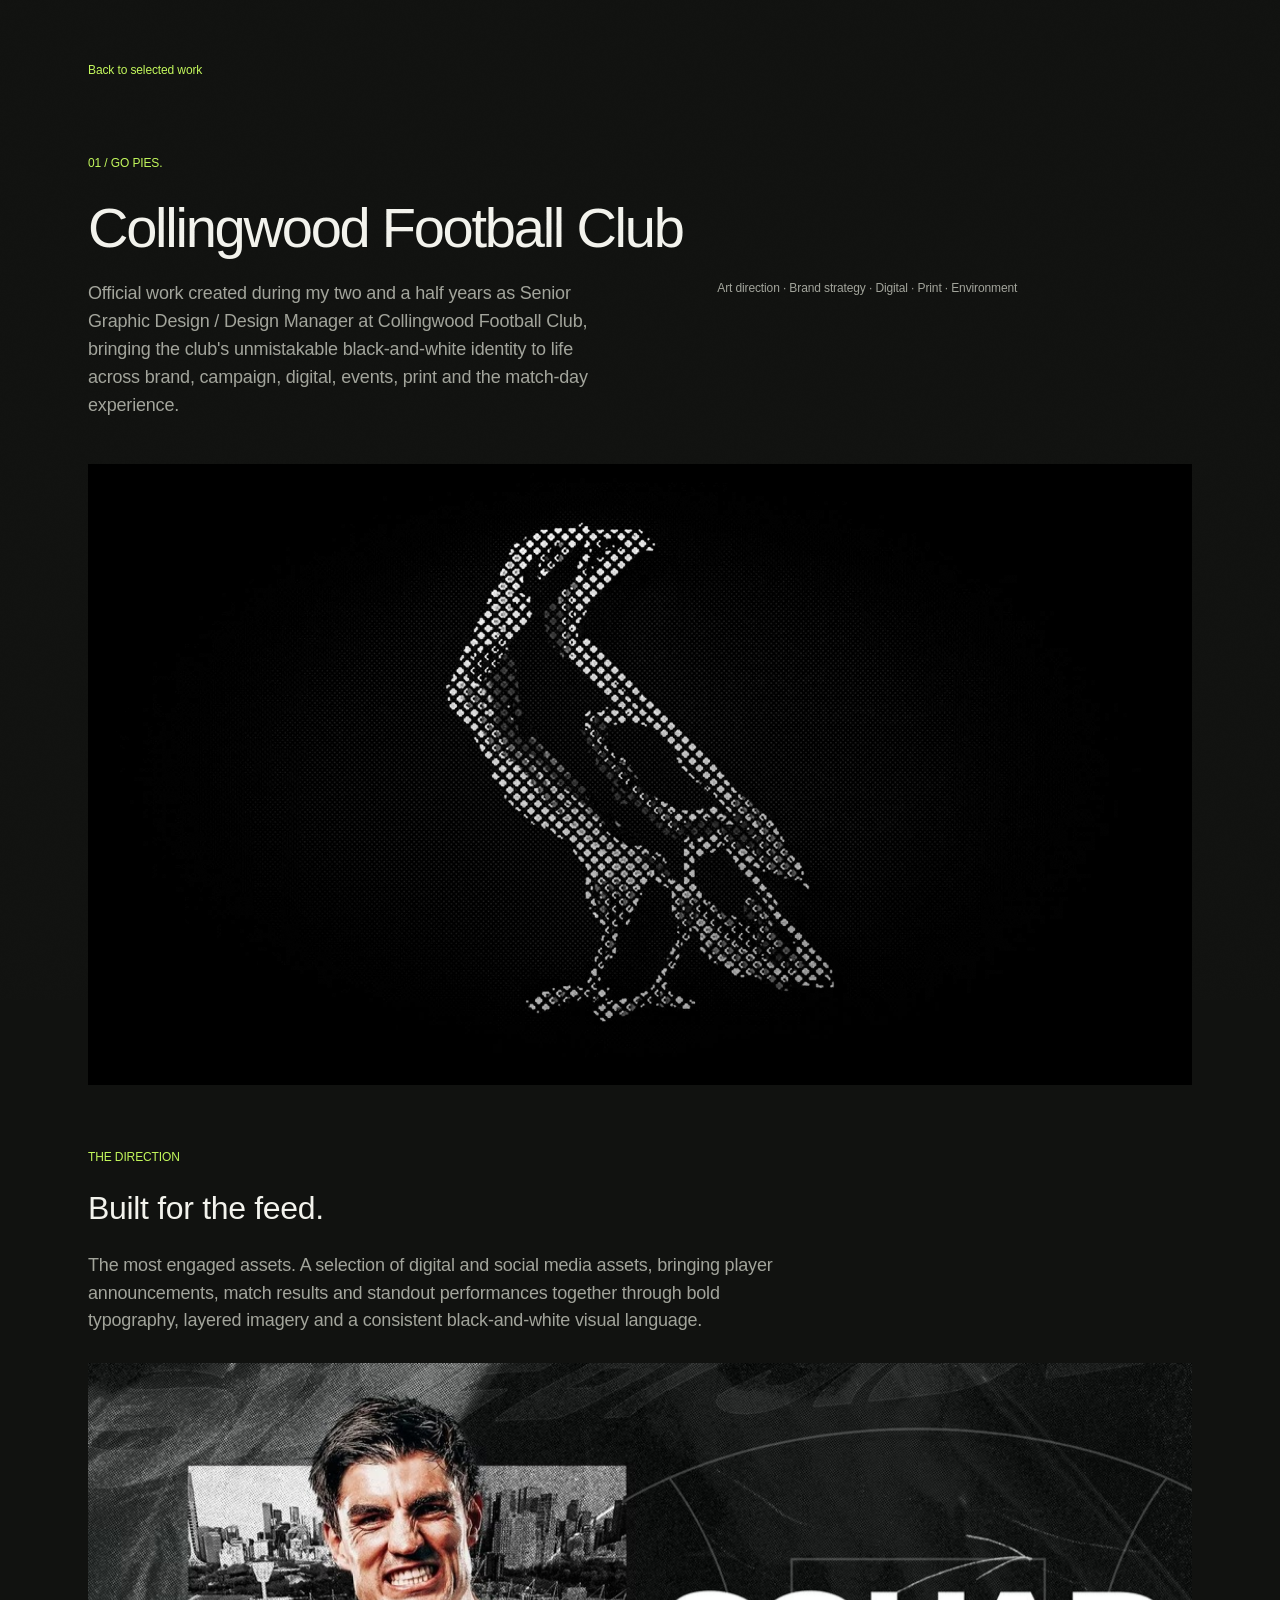
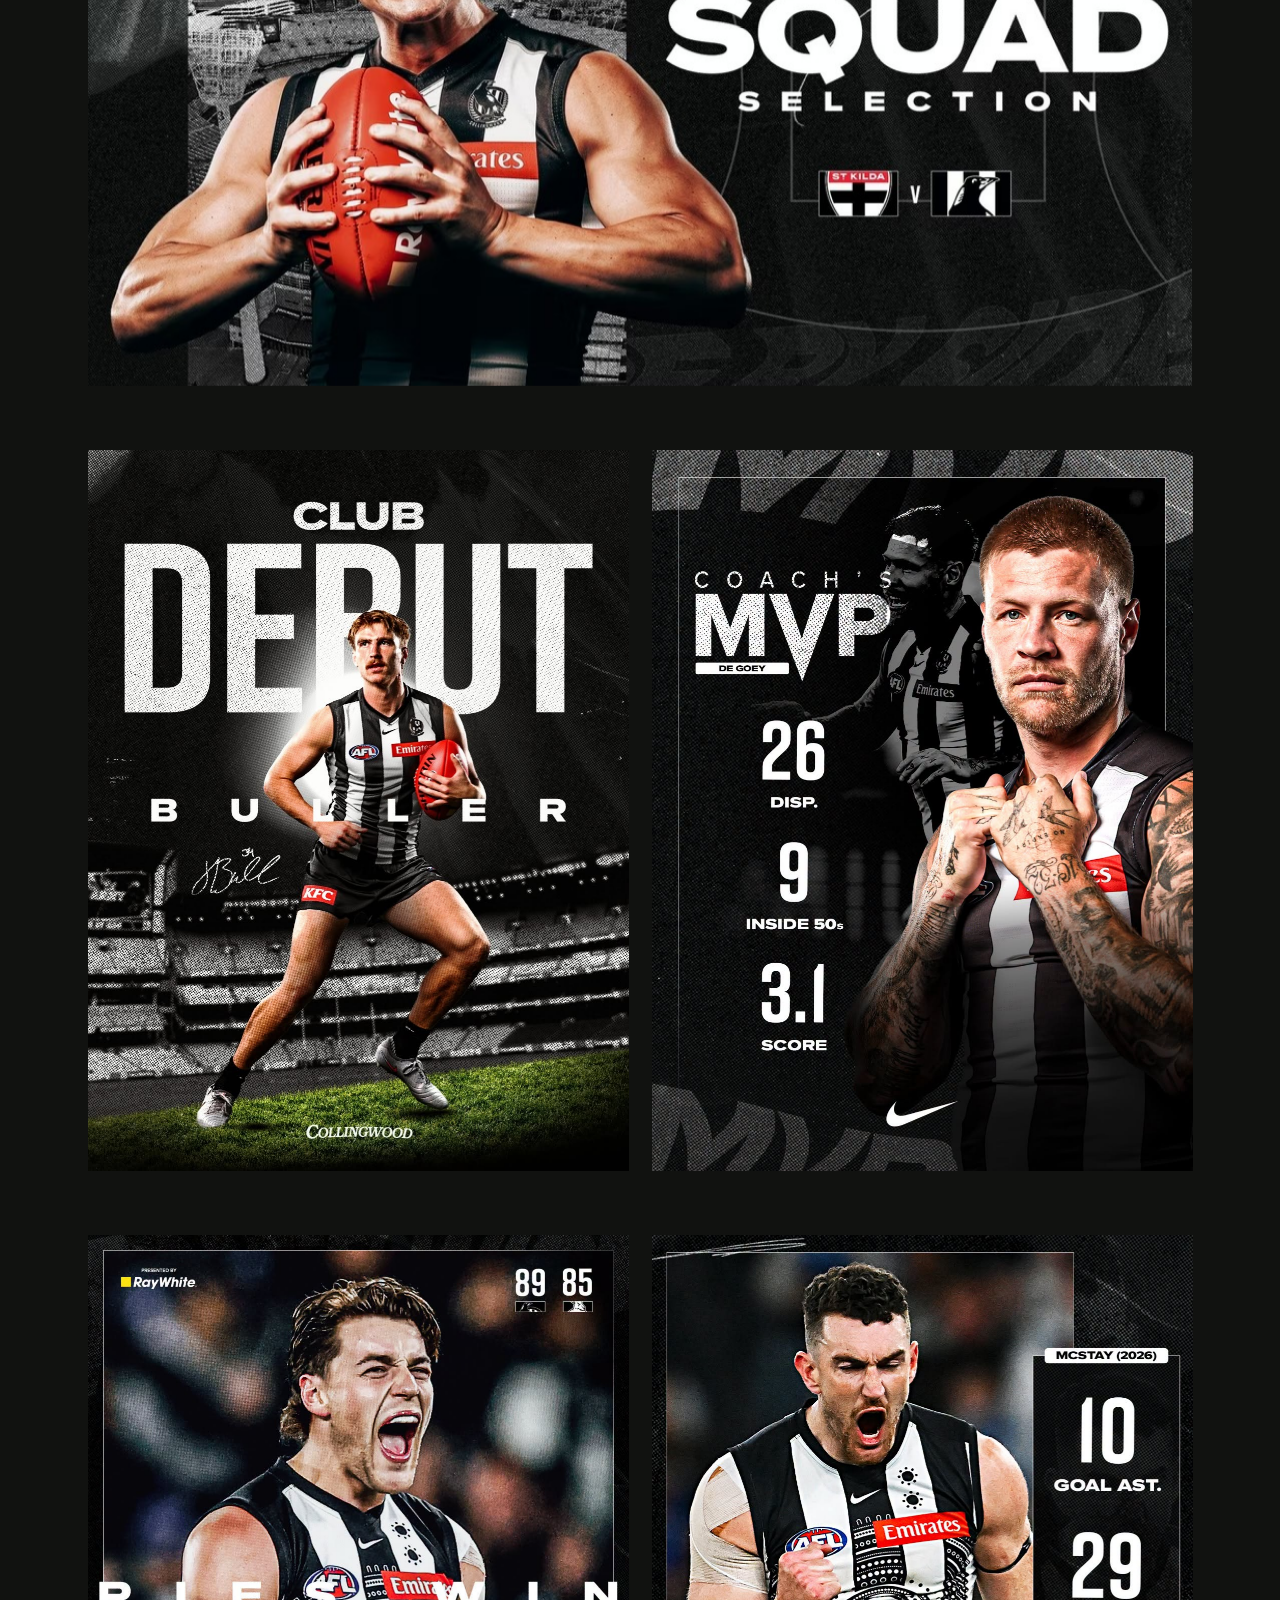
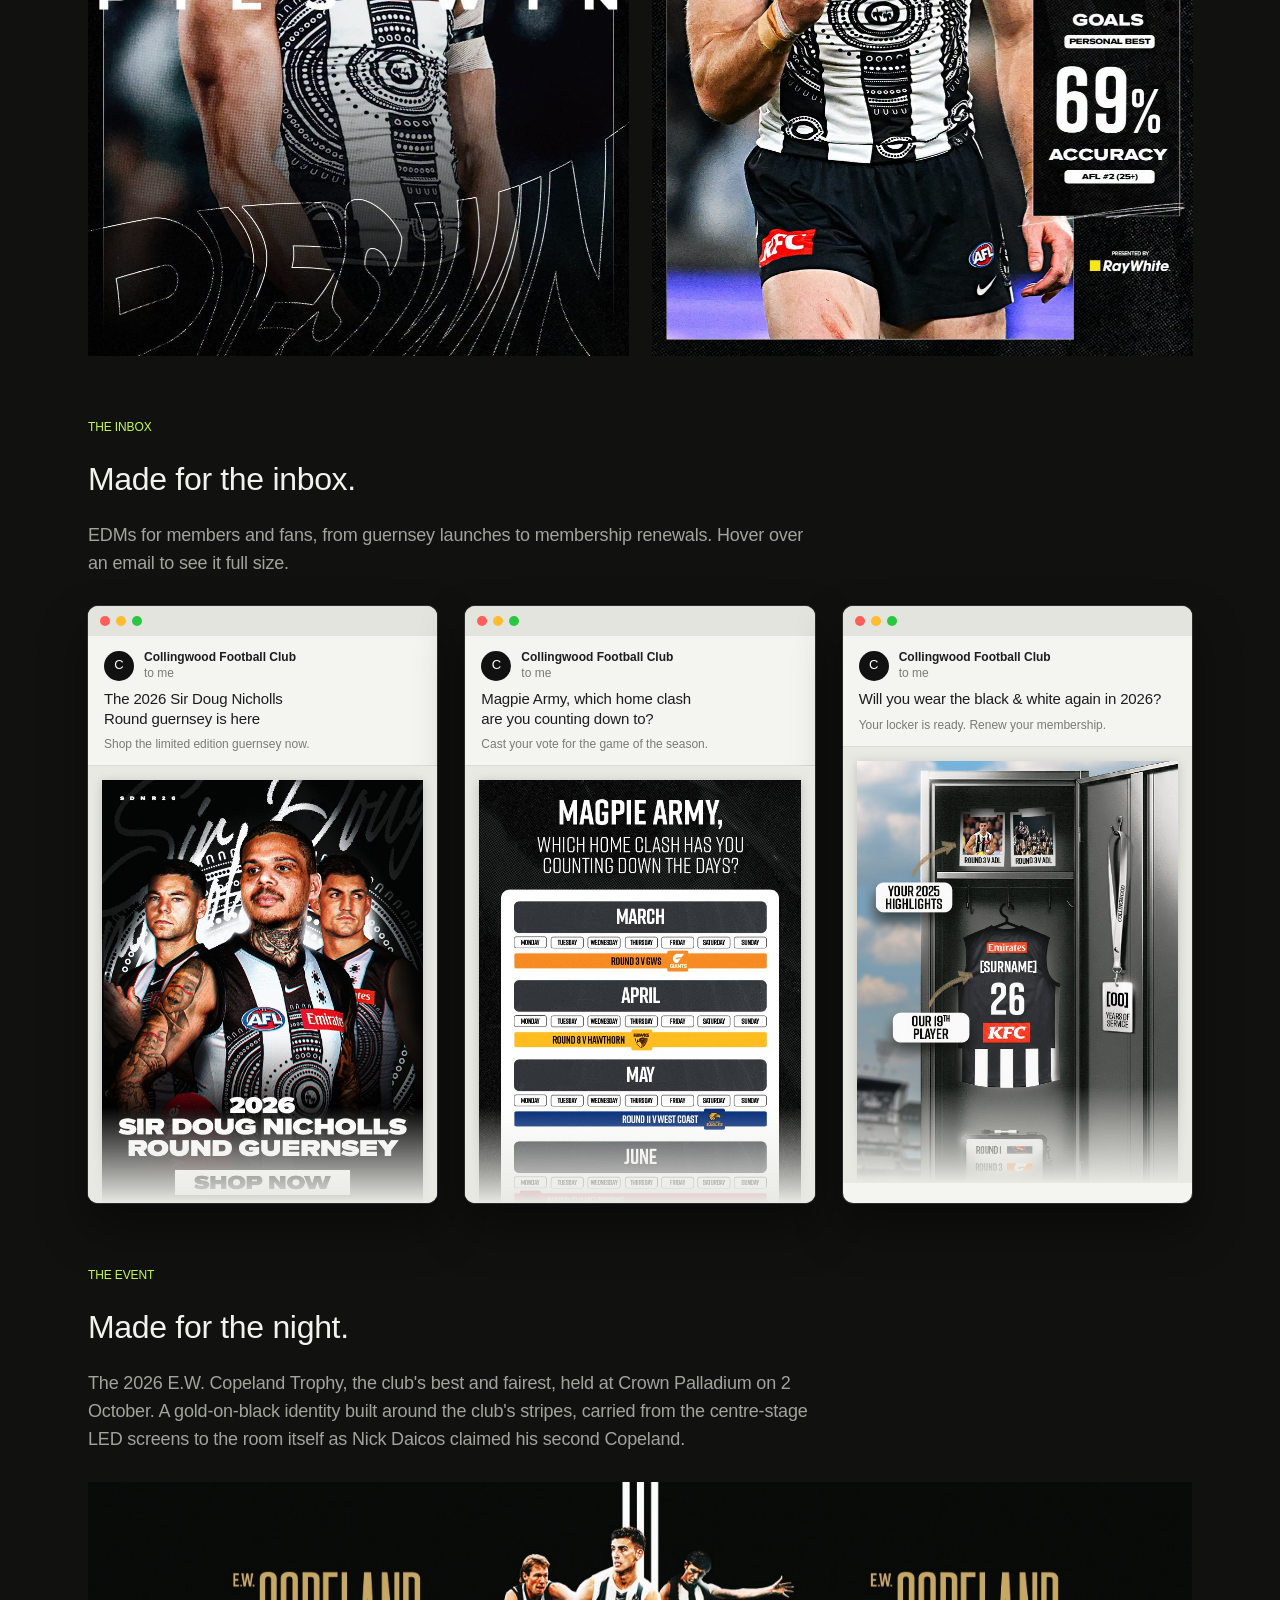
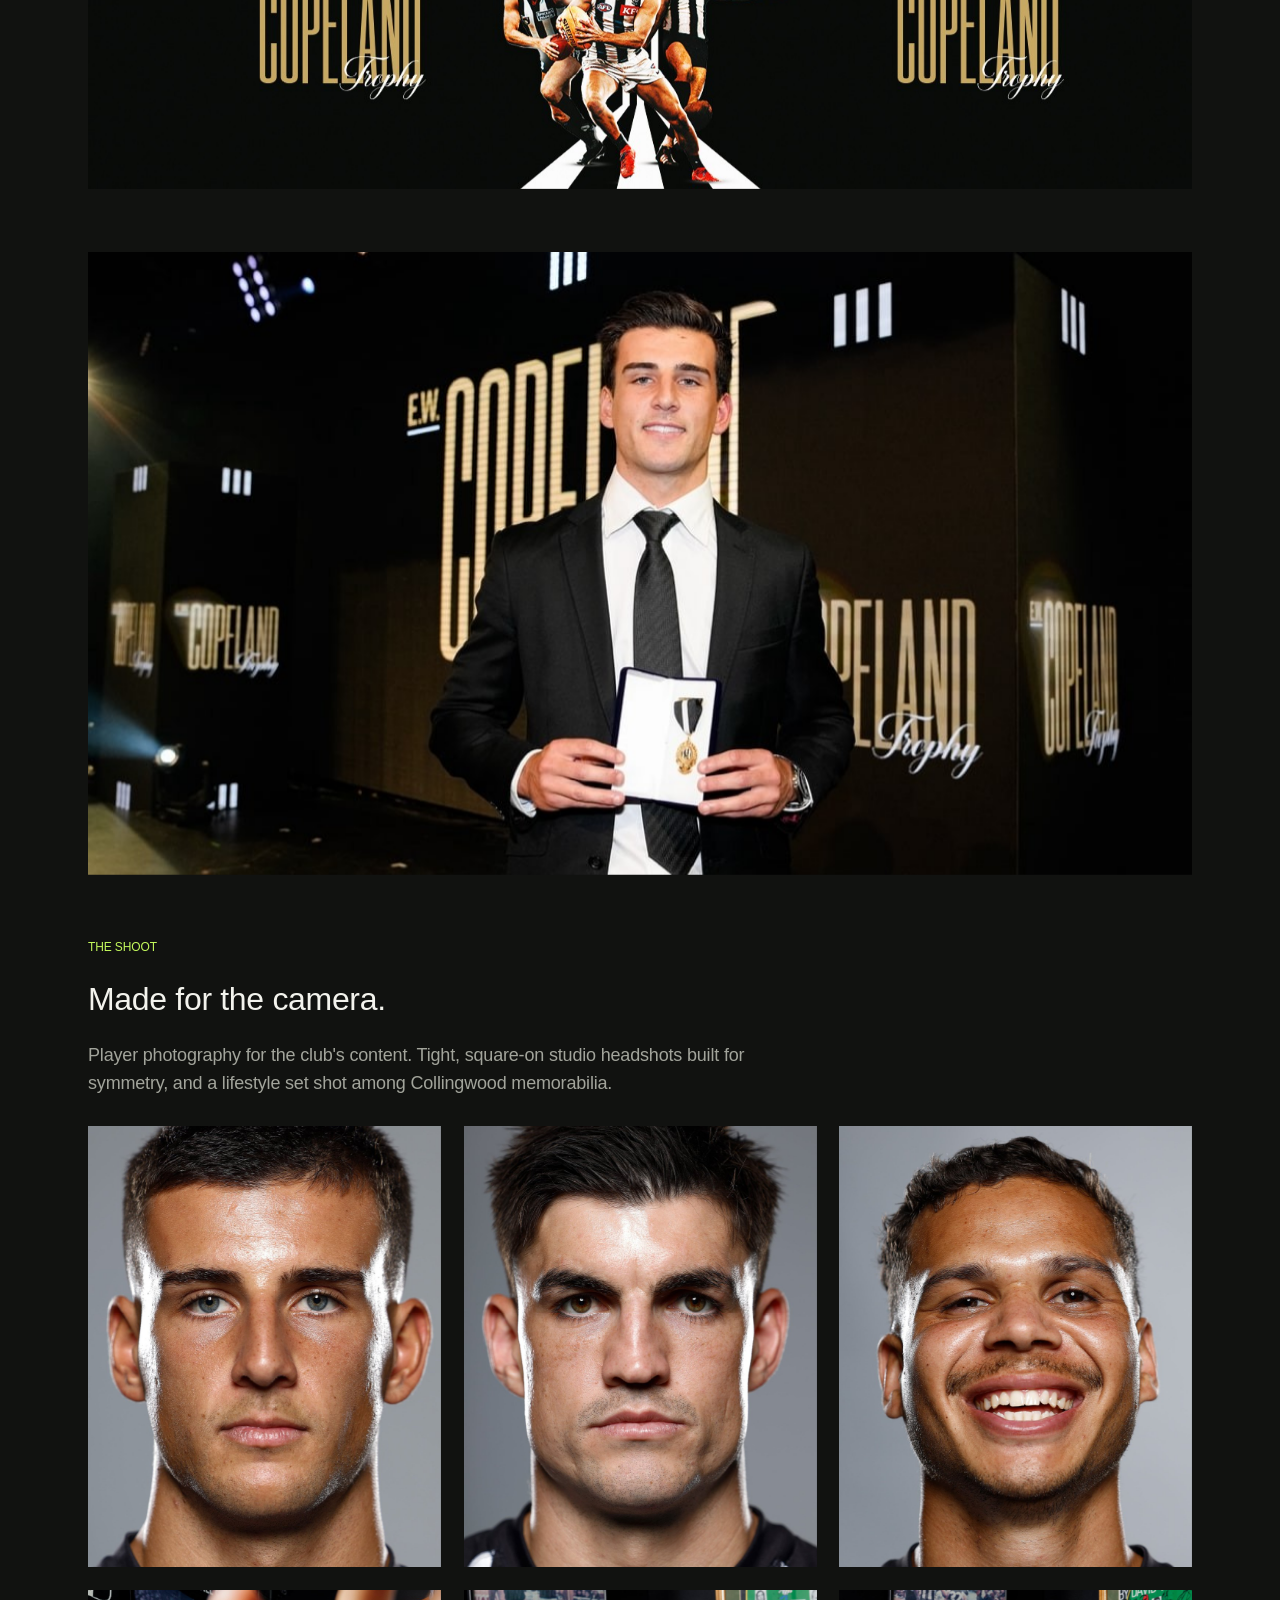
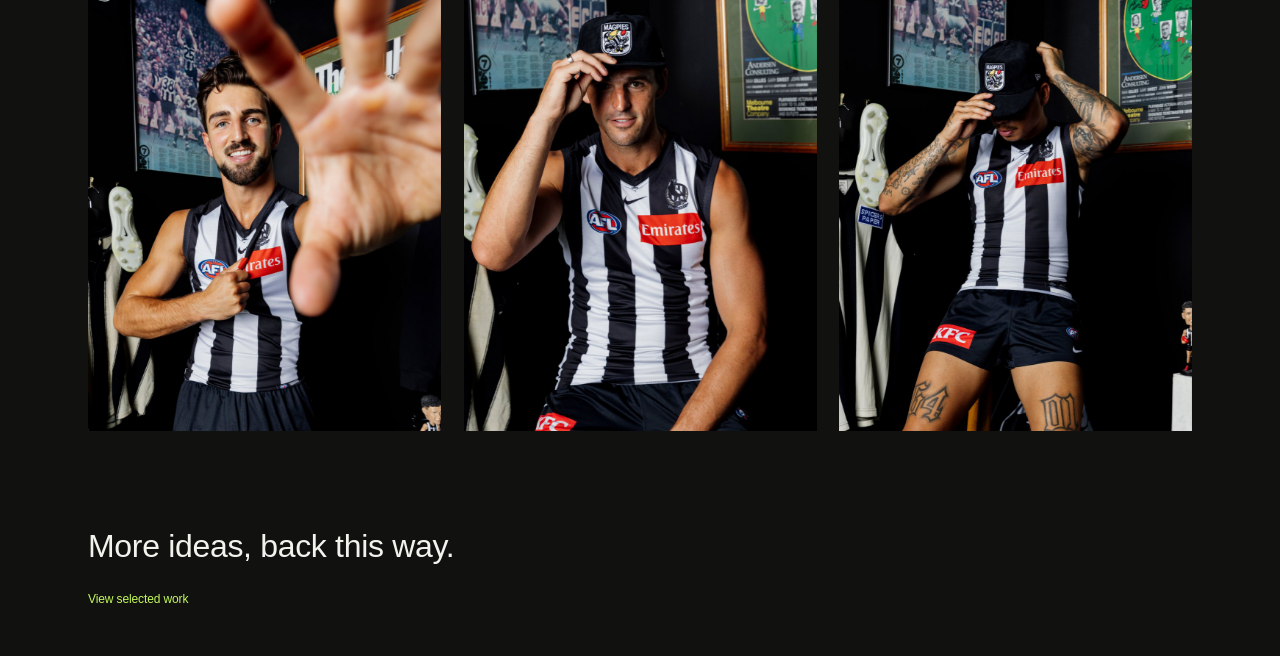
==== work/collingwood-football-club/index.html @ 1209003f "Rename magpie video so browsers load the stop-motion version Co-Authored-By: Claude Opus 5.5 <norepl" ====
<!doctype html>
<html lang="en">
<head>
<meta charset="utf-8">
<meta name="viewport" content="width=device-width, initial-scale=1, viewport-fit=cover">
<title>Collingwood Football Club | Ryan Stubbings</title>
<meta name="description" content="Work created for Collingwood Football Club across brand, campaign, digital, events and print.">
<meta name="theme-color" content="#111210">
<link rel="preconnect" href="https://api.fontshare.com">
<link rel="stylesheet" href="https://api.fontshare.com/v2/css?f[]=switzer@400,500&display=swap">
<link rel="stylesheet" href="https://fonts.googleapis.com/css2?family=Pirata+One&display=swap">
<link rel="stylesheet" href="../../styles.css">
</head>
<body>
<div class="page">
  <p class="label case-top"><a class="link" href="../../index.html"><span data-flicker>Back</span> to selected work</a></p>

  <p class="label caps accent case-kicker">01 / Go Pies.</p>
  <h1 class="title case-title">Collingwood Football Club</h1>
  <div class="split case-intro">
    <p class="body">Official work created during my two and a half years as Senior Graphic Design / Design Manager at Collingwood Football Club, bringing the club's unmistakable black-and-white identity to life across brand, campaign, digital, events, print and the match-day experience.</p>
    <p class="label">Art direction · Brand strategy · Digital · Print · Environment</p>
  </div>

  <figure class="feature-media"><video src="../../images/cfc-magpie-stopmotion.mp4" poster="../../images/cfc-magpie-stopmotion.jpg" width="1920" height="1080" autoplay muted loop playsinline aria-label="Animated stop-motion Collingwood magpie"></video></figure>

  <section class="direction">
    <h2 class="label caps accent">The direction</h2>
    <h3 class="heading">Built for the feed.</h3>
    <p class="body">The most engaged assets. A selection of digital and social media assets, bringing player announcements, match results and standout performances together through bold typography, layered imagery and a consistent black-and-white visual language.</p>
  </section>

  <div class="shots">
    <figure class="wide"><img src="../../images/squad-selection.jpg" alt="Squad Selection match graphic" width="1064" height="600"></figure>
    <figure><img src="../../images/club-debut.jpg" alt="Club Debut player announcement graphic" width="1080" height="1440"></figure>
    <figure><img src="../../images/coachs-mvp.jpg" alt="Coach's MVP graphic with match statistics" width="1080" height="1440"></figure>
    <figure><img src="../../images/pies-win.jpg" alt="Pies Win match result graphic" width="1080" height="1440"></figure>
    <figure><img src="../../images/mcstay-stats.jpg" alt="Season statistics graphic" width="1080" height="1440"></figure>
  </div>

  <section class="direction">
    <h2 class="label caps accent">The inbox</h2>
    <h3 class="heading">Made for the inbox.</h3>
    <p class="body">EDMs for members and fans, from guernsey launches to membership renewals. <span class="edm-hint-mouse">Hover over an email to see it full size.</span><span class="edm-hint-touch">Tap an email to see it full size.</span></p>
  </section>

  <div class="emails">
    <figure class="email" tabindex="0" data-edm="../../images/cfc-edm-sdnr-guernsey.jpg" data-w="600" data-h="800">
      <div class="email-bar" aria-hidden="true"><span></span><span></span><span></span></div>
      <div class="email-head">
        <p class="email-from"><span class="email-avatar" aria-hidden="true">C</span><span><b>Collingwood Football Club</b><br><span class="email-to">to me</span></span></p>
        <p class="email-subject">The 2026 Sir Doug Nicholls Round guernsey is here</p>
        <p class="email-pre">Shop the limited edition guernsey now.</p>
      </div>
      <div class="email-body"><img src="../../images/cfc-edm-sdnr-guernsey.jpg" alt="Sir Doug Nicholls Round guernsey launch EDM" width="600" height="800" loading="lazy"></div>
    </figure>
    <figure class="email" tabindex="0" data-edm="../../images/cfc-edm-home-clash-vote.jpg" data-w="600" data-h="1340">
      <div class="email-bar" aria-hidden="true"><span></span><span></span><span></span></div>
      <div class="email-head">
        <p class="email-from"><span class="email-avatar" aria-hidden="true">C</span><span><b>Collingwood Football Club</b><br><span class="email-to">to me</span></span></p>
        <p class="email-subject">Magpie Army, which home clash are you counting down to?</p>
        <p class="email-pre">Cast your vote for the game of the season.</p>
      </div>
      <div class="email-body"><img src="../../images/cfc-edm-home-clash-vote.jpg" alt="Home game vote EDM listing the 2026 home fixtures" width="600" height="1340" loading="lazy"></div>
    </figure>
    <figure class="email" tabindex="0" data-edm="../../images/cfc-edm-membership-locker.jpg" data-w="600" data-h="1000">
      <div class="email-bar" aria-hidden="true"><span></span><span></span><span></span></div>
      <div class="email-head">
        <p class="email-from"><span class="email-avatar" aria-hidden="true">C</span><span><b>Collingwood Football Club</b><br><span class="email-to">to me</span></span></p>
        <p class="email-subject">Will you wear the black &amp; white again in 2026?</p>
        <p class="email-pre">Your locker is ready. Renew your membership.</p>
      </div>
      <div class="email-body"><img src="../../images/cfc-edm-membership-locker.jpg" alt="Membership renewal EDM with a personalised locker" width="600" height="1000" loading="lazy"></div>
    </figure>
  </div>

  <section class="direction">
    <h2 class="label caps accent">The event</h2>
    <h3 class="heading">Made for the night.</h3>
    <p class="body">The 2026 E.W. Copeland Trophy, the club's best and fairest, held at Crown Palladium on 2 October. A gold-on-black identity built around the club's stripes, carried from the centre-stage LED screens to the room itself as Nick Daicos claimed his second Copeland.</p>
  </section>

  <div class="shots">
    <figure class="wide"><img src="../../images/cfc-copeland-led.jpg" alt="E.W. Copeland Trophy centre-stage LED screen artwork" width="1440" height="400"></figure>
    <figure class="wide"><img src="../../images/cfc-copeland-night.jpg" alt="Nick Daicos with his E.W. Copeland Trophy medal in front of the branded stage" width="1064" height="600"></figure>
  </div>

  <section class="direction">
    <h2 class="label caps accent">The shoot</h2>
    <h3 class="heading">Made for the camera.</h3>
    <p class="body">Player photography for the club's content. Tight, square-on studio headshots built for symmetry, and a lifestyle set shot among Collingwood memorabilia.</p>
  </section>

  <div class="shots three photos">
    <figure><img src="../../images/cfc-headshot-1.jpg" alt="Studio headshot, Collingwood player" width="960" height="1200"></figure>
    <figure><img src="../../images/cfc-headshot-2.jpg" alt="Studio headshot, Collingwood player" width="960" height="1200"></figure>
    <figure><img src="../../images/cfc-headshot-3.jpg" alt="Studio headshot, Collingwood player smiling" width="960" height="1200"></figure>
  </div>

  <div class="shots three photos">
    <figure><img src="../../images/cfc-lifestyle-reach.jpg" alt="Lifestyle portrait, player reaching toward the camera" width="960" height="1200"></figure>
    <figure><img src="../../images/cfc-lifestyle-cap.jpg" alt="Lifestyle portrait, player tipping a Magpies cap" width="960" height="1200"></figure>
    <figure><img src="../../images/cfc-lifestyle-tattoos.jpg" alt="Lifestyle portrait, player pulling down a Magpies cap" width="960" height="1200"></figure>
  </div>

  <section class="more">
    <h2 class="heading">More ideas, back this way.</h2>
    <p class="label"><a class="link" href="../../index.html">View selected work</a></p>
  </section>
</div>
<script src="../../site.js"></script>
</body>
</html>
---- styles.css ----
/* Rebuilt from the Framer project "Right Squircle".
   Layout: one dark canvas, a 690px-wide rhythm of two columns, lime accent for labels and links. */
:root{
  color-scheme:dark;
  --canvas:#111210; --text:#f3f3ed; --muted:#a2a49b; --accent:#c3f85c; --line:#34362f;
  --sans:"Switzer","Inter","Helvetica Neue",Helvetica,Arial,sans-serif;
  --gothic:"Pirata One","UnifrakturCook","Old English Text MT",fantasy;
}
*,*::before,*::after{box-sizing:border-box}
html{-webkit-text-size-adjust:100%}
body{margin:0;background:var(--canvas);color:var(--text);font-family:var(--sans);font-size:16px;-webkit-font-smoothing:antialiased;font-feature-settings:"kern","liga"}
img{display:block;max-width:100%;height:auto}
h1,h2,h3,p,ul{margin:0;padding:0}
a{color:inherit;text-decoration:none}
:focus-visible{outline:2px solid var(--accent);outline-offset:3px}

.page{max-width:1200px;margin-inline:auto;padding-block:clamp(40px,9vw,72px) 40px;padding-left:max(20px,env(safe-area-inset-left,0px));padding-right:max(20px,env(safe-area-inset-right,0px))}
@media (min-width:700px){.page{padding-left:max(48px,env(safe-area-inset-left,0px));padding-right:max(48px,env(safe-area-inset-right,0px))}}

/* text styles, named as in Framer */
.title{font-weight:500;font-size:clamp(30px,10.5vw,56px);line-height:1.08;letter-spacing:-.04em}
.heading{font-weight:500;font-size:clamp(26px,5vw,32px);line-height:1.2;letter-spacing:-.01em}
.body{font-weight:400;font-size:clamp(16px,4.4vw,18px);line-height:1.55;letter-spacing:-.01em;color:var(--muted)}
.body p+p{margin-top:20px}
.label{font-weight:500;font-size:12px;line-height:1.4;letter-spacing:-.01em;color:var(--muted)}
.project{font-weight:500;font-size:clamp(19px,5.2vw,22px);line-height:1.3;letter-spacing:-.01em}
.caps{text-transform:uppercase}
.accent{color:var(--accent)}
.light{color:var(--text)}
.link{color:var(--accent)}
.link:hover{text-decoration:underline}
.gothic{font-family:var(--gothic);font-style:italic;font-weight:400;color:var(--accent);letter-spacing:0;font-size:1.06em}

.nowrap{white-space:nowrap}
.contact{display:flex;flex-wrap:wrap;align-items:center;gap:0 8px}
.contact a{padding-block:8px;overflow-wrap:anywhere}
.rule{border:0;border-top:1px solid var(--line);margin:0}

/* two-column rows */
.split{display:grid;grid-template-columns:minmax(0,1fr);gap:28px}
@media (min-width:700px){.split{grid-template-columns:minmax(0,53fr) minmax(0,43fr);column-gap:4%}}

/* home */
.hero{margin-top:clamp(20px,4vw,36px);align-items:end}
@media (min-width:700px){.hero{grid-template-columns:max-content minmax(0,1fr);column-gap:clamp(28px,6vw,96px)}.hero .body{max-width:34ch}}
.hero .body{padding-bottom:10px}
.faves{margin-top:clamp(48px,9vw,72px)}
.cards{margin-top:24px;display:grid;grid-template-columns:minmax(0,1fr);gap:40px 23px;align-items:start}
@media (min-width:700px){.cards{grid-template-columns:repeat(2,minmax(0,1fr))}}
.card{display:grid;gap:8px;min-width:0}
/* every home page cover uses one spec: 1064 x 600 (the Collingwood cover) */
.card .cover{width:100%;aspect-ratio:1064/600;margin-bottom:8px;max-width:100%}
.card img.cover{object-fit:cover;height:auto}
.card .placeholder{border:1px solid var(--text);display:grid;place-content:center;justify-items:center;gap:6px;text-align:center;padding:16px}
.card-head{display:flex;flex-wrap:wrap;justify-content:space-between;align-items:flex-start;gap:2px 16px}
.card-head .label{white-space:nowrap;padding-top:2px}
a.card:hover .project{color:var(--accent)}
.about{padding-block:clamp(36px,7vw,56px) clamp(40px,8vw,64px);margin-top:clamp(40px,7vw,56px);border-top:1px solid var(--line)}
@media (min-width:700px){.about{grid-template-columns:minmax(0,45fr) minmax(0,51fr)}}
.about .heading{margin-bottom:22px}
.talk{border-top:1px solid var(--line);padding-top:40px;display:grid;gap:32px}
.foot{display:flex;flex-wrap:wrap;justify-content:space-between;align-items:baseline;gap:12px 24px}

/* case study */
.case-top{margin-top:-18px}
.case-kicker{margin-top:clamp(36px,8vw,68px)}
.case-title{margin-top:26px}
.case-intro{margin-top:22px}
@media (min-width:700px){.case-intro{grid-template-columns:minmax(0,47fr) minmax(0,43fr);column-gap:10%}}
.feature{margin-top:clamp(28px,6vw,44px);border:1px solid var(--text);min-height:min(68vw,560px);display:grid;grid-template-rows:auto 1fr auto;padding:clamp(18px,4.5vw,32px);max-width:100%}
.feature .heading{align-self:center;justify-self:center;text-align:center}
.feature .label:last-child{justify-self:end}
.direction{margin-top:clamp(44px,8vw,64px);display:grid;gap:24px}
.direction .body{max-width:72ch}
.shots{margin-top:28px;display:grid;grid-template-columns:minmax(0,1fr);gap:clamp(32px,8vw,64px) 23px}
@media (min-width:700px){.shots{grid-template-columns:repeat(2,minmax(0,1fr))}}
.shots figure{margin:0;display:grid;gap:clamp(12px,3vw,24px);min-width:0}
.shots .wide{grid-column:1/-1}
.shots img,.shots video{width:100%}
.shots video{display:block;height:auto;max-width:100%;aspect-ratio:932/524;object-fit:cover;background:#0b2446}
.more{margin-top:clamp(56px,12vw,96px);display:grid;gap:18px}

.more .link,.case-top .link{display:inline-block;padding-block:8px}
@media (min-width:700px){.card-head{flex-wrap:nowrap}}

/* hover: images breathe slowly while the cursor is over them */
@keyframes breathe{0%,100%{transform:scale(1)}50%{transform:scale(1.02)}}
@media (hover:hover) and (prefers-reduced-motion:no-preference){
  .card .cover,.shots img,.shots video,.mockup img{transform-origin:center;will-change:transform}
  .breathing{animation:breathe 2.6s ease-in-out infinite}
}

/* links: the whole line is one underlined, clickable target */
.link:hover,.link:focus-visible{text-decoration:underline;text-underline-offset:.2em}
.link [data-flicker]{display:inline;text-decoration:inherit}

/* wide image slot on a case study, before its artwork exists (same shape as the home covers) */
.wide-placeholder{aspect-ratio:1064/600;max-width:100%;border:1px solid var(--text);display:grid;place-content:center;justify-items:center;gap:8px;text-align:center;padding:16px}

/* case study rows: three-up, four-up, and a cut-out mockup */
.shots+.shots{margin-top:clamp(32px,8vw,64px)}
.shots.four{grid-template-columns:repeat(2,minmax(0,1fr));gap:23px}
@media (min-width:700px){.shots.three{grid-template-columns:repeat(3,minmax(0,1fr))}.shots.four{grid-template-columns:repeat(4,minmax(0,1fr))}}
.mockup{margin:0;min-width:0}
.mockup img{width:100%;max-width:864px;margin-inline:auto;filter:drop-shadow(0 0 1px rgba(243,243,237,.4)) drop-shadow(0 24px 48px rgba(0,0,0,.55))}

/* program block: mockup on the left, covers stacked two by two on the right, both the same height */
.program{margin-top:28px;display:grid;grid-template-columns:minmax(0,1fr);gap:23px;align-items:center}
.program .shots{margin-top:0}
@media (min-width:700px){
  .program{grid-template-columns:minmax(0,1.75fr) minmax(0,1fr)}
  .program .shots.four{grid-template-columns:repeat(2,minmax(0,1fr));gap:12px}
}

/* five-up: three across, then two wider ones underneath */
@media (min-width:700px){
  .shots.five{grid-template-columns:repeat(6,minmax(0,1fr))}
  .shots.five>figure{grid-column:span 2}
  .shots.five>figure:nth-child(n+4){grid-column:span 3}
}


/* ============================ MOTION LAYER ============================
   Everything below is movement only. Nothing is hidden unless site.js has
   switched motion on (html.motion), so the pages read fine without it and
   for visitors who ask for reduced motion. */
:root{--ease:cubic-bezier(.16,.84,.24,1)}
html,body{overflow-x:clip}

/* film grain */
.grain{position:fixed;inset:-100px;z-index:60;pointer-events:none;opacity:.05;mix-blend-mode:overlay;background-size:256px 256px}
html.motion .grain{animation:grain .8s steps(5) infinite}
@keyframes grain{0%{transform:translate(0,0)}20%{transform:translate(-34px,22px)}40%{transform:translate(26px,-40px)}60%{transform:translate(-18px,36px)}80%{transform:translate(40px,12px)}100%{transform:translate(0,0)}}

/* headline: each line rises out of a mask on load */
.title .line{display:block;overflow:hidden;padding-bottom:.16em;margin-bottom:-.16em}
.title .line>span{display:inline-block}
html.motion .title .line>span{transform:translateY(112%);animation:rise 1.1s var(--ease) forwards;animation-delay:calc(120ms + var(--i,0)*110ms)}
@keyframes rise{to{transform:none}}

/* fade-up, image wipe, rule draw: all triggered when the element scrolls into view */
html.motion [data-m="up"]{opacity:0;transform:translateY(16px);transition:opacity .9s var(--ease) var(--d,0ms),transform .9s var(--ease) var(--d,0ms)}
html.motion [data-m="up"].in{opacity:1;transform:none}
html.motion [data-m="wipe"]>img,html.motion [data-m="wipe"]>video,html.motion [data-m="wipe"]>.cover{clip-path:inset(0 0 100% 0);transition:clip-path 1.15s var(--ease) var(--d,0ms)}
html.motion [data-m="wipe"].in>img,html.motion [data-m="wipe"].in>video,html.motion [data-m="wipe"].in>.cover{clip-path:inset(0 0 0 0)}
html.motion [data-m="draw"]{border-top-color:transparent;position:relative}
html.motion [data-m="draw"]::before{content:"";position:absolute;left:0;right:0;top:-1px;height:1px;background:var(--line);transform:scaleX(0);transform-origin:left;transition:transform 1.3s var(--ease)}
html.motion [data-m="draw"].in::before{transform:scaleX(1)}

/* about text lights up word by word as you scroll through it */
html.motion .about .body .w{opacity:.28;transition:opacity .35s linear}
html.motion .about .body .w.lit{opacity:1}

/* blackletter ticker between sections */
.ticker{width:100vw;margin-left:calc(50% - 50vw);margin-top:clamp(56px,10vw,96px);overflow:hidden;white-space:nowrap;user-select:none;border-block:1px solid var(--line);padding-block:clamp(7px,1vw,11px)}
.ticker-track{display:inline-flex;align-items:center;gap:clamp(14px,2vw,26px);padding-right:clamp(14px,2vw,26px);font-size:clamp(17px,2.4vw,28px);line-height:1.2;font-weight:500;letter-spacing:-.02em;color:var(--line);will-change:transform}
.ticker-track .g{font-family:var(--gothic);font-style:italic;font-weight:400;letter-spacing:0;color:transparent;-webkit-text-stroke:.7px var(--muted);font-size:1.12em}
.ticker-track i{font-style:normal;font-size:.5em;color:var(--accent);opacity:.7}
.ticker-track{animation:ticker 120s linear infinite}
@media (prefers-reduced-motion:reduce){.ticker-track{animation:none}}
@keyframes ticker{to{transform:translateX(-50%)}}
.ticker+.about{margin-top:0;border-top:0}
html.motion .ticker+.about[data-m="draw"]::before{display:none}

/* hover: the project number stutters like a failing light */
@media (hover:hover){
  a.card:hover .card-head .label{color:var(--accent);animation:stutter .5s steps(1) 1}
}
@keyframes stutter{0%{opacity:1}12%{opacity:.15}24%{opacity:1}40%{opacity:.3}52%{opacity:1}70%{opacity:.5}82%{opacity:1}}
[data-flicker]{display:inline}

/* page change: a short dip to black, then back */
@view-transition{navigation:auto}
::view-transition-old(root){animation:vt-out .22s ease both}
::view-transition-new(root){animation:vt-in .5s ease both}
@keyframes vt-out{to{opacity:0}}
@keyframes vt-in{0%{opacity:0}35%{opacity:.75}45%{opacity:.35}100%{opacity:1}}
@media (prefers-reduced-motion:reduce){::view-transition-old(root),::view-transition-new(root){animation:none}}


/* ============================ GLITCH WORD ============================
   Hovering "Different." makes it tear through a set of blackletter and
   broken display faces. site.js drives the timing and the random values. */
:root{--glitch-a:#ff2d4f;--glitch-b:#39e6ff}
[data-glitch]{position:relative}
.glitch-live.glitching{text-shadow:var(--gx,3px) 0 var(--glitch-a),calc(var(--gx,3px) * -1) 0 var(--glitch-b);transform:translate(var(--jx,0px),var(--jy,0px)) skewX(var(--sk,0deg))}
.glitch-live.glitching::before,.glitch-live.glitching::after{content:attr(data-text);position:absolute;left:0;top:0;width:100%;text-shadow:none;pointer-events:none}
.glitch-live.glitching::before{color:var(--text);clip-path:inset(var(--c1,12%) 0 var(--c2,62%) 0);transform:translateX(var(--sx,9px))}
.glitch-live.glitching::after{color:var(--glitch-b);clip-path:inset(var(--c3,58%) 0 var(--c4,14%) 0);transform:translateX(calc(var(--sx,9px) * -1.4))}
/* the cursor becomes a ring: a lens that drains the colour from whatever is under it, so lime type reads white */
.orb{position:fixed;left:0;top:0;width:48px;height:48px;margin:-24px 0 0 -24px;border-radius:50%;border:1px solid var(--text);background:rgba(243,243,237,.05);-webkit-backdrop-filter:grayscale(1) brightness(1.4) contrast(1.05);backdrop-filter:grayscale(1) brightness(1.4) contrast(1.05);pointer-events:none;z-index:70;transform:translate(-200px,-200px) scale(0);will-change:transform;display:grid;place-items:center;font-family:var(--gothic);font-style:italic;font-weight:400;font-size:19px;line-height:1;letter-spacing:0;color:#fff}
.orb.big{width:67px;height:67px;margin:-33.5px 0 0 -33.5px;background:rgba(17,18,16,.4)}

/* the four glitch typefaces. Each file holds only the letters of "Different." */
@font-face{font-family:"Aresink";src:url("fonts/aresink.woff2") format("woff2");font-display:swap}
@font-face{font-family:"Blackville";src:url("fonts/blackville.woff2") format("woff2");font-display:swap}
@font-face{font-family:"Break Gothic";src:url("fonts/break-gothic.woff2") format("woff2");font-display:swap}
@font-face{font-family:"Gothic Horror";src:url("fonts/gothic-horror.woff2") format("woff2");font-display:swap}
@font-face{font-family:"Gloomy Horror";src:url("fonts/gloomy-horror.woff2") format("woff2");font-display:swap}
@font-face{font-family:"Infolk";src:url("fonts/infolk.woff2") format("woff2");font-display:swap}


/* feature box holding a logo lockup instead of placeholder text */
.feature .lockup{margin:0;align-self:center;justify-self:center;width:min(100%,640px)}
.feature .lockup img{width:100%;height:auto}
.feature.rainbow{border-color:transparent;color:#fff;background:
  radial-gradient(55% 75% at 0% 0%,#fb9ad8 0%,rgba(251,154,216,0) 70%),
  radial-gradient(50% 70% at 100% 0%,#13edb7 0%,rgba(19,237,183,0) 70%),
  radial-gradient(55% 75% at 0% 100%,#a7fa41 0%,rgba(167,250,65,0) 70%),
  radial-gradient(55% 75% at 100% 100%,#fa7778 0%,rgba(250,119,120,0) 70%),
  linear-gradient(115deg,#bc53ad 0%,#732ecc 35%,#1e61e9 62%,#09c7f4 100%)}
.feature.rainbow .label,.feature.rainbow .accent{color:#fff}

/* NPL: brand-blue feature box, logo sits in its own blue panel */
.feature.npl{background:#0d4f97;border-color:transparent;color:#fff}
.feature.npl .label{color:#fff}
.feature.npl .lockup{width:min(100%,560px)}
.mockup.passes{margin:28px 0 0}
.mockup.passes img{max-width:760px}
/* photography grid: stays three across even on phones so the section stays compact */
.shots.photos{grid-template-columns:repeat(3,minmax(0,1fr));gap:clamp(8px,2vw,23px)}
.shots.photos+.shots.photos{margin-top:clamp(8px,2vw,23px)}

/* ---------- UX case study ---------- */
.ux-cols,.ux-style{margin-top:clamp(44px,8vw,64px);display:grid;grid-template-columns:minmax(0,1fr);gap:28px}
.ux-cols>div,.ux-style>div{display:grid;gap:16px;align-content:start;min-width:0}
@media (min-width:700px){.ux-cols,.ux-style{grid-template-columns:repeat(2,minmax(0,1fr));column-gap:4%}}
.pains{list-style:none;margin:28px 0 0;padding:0;display:grid;grid-template-columns:minmax(0,1fr);gap:0;border-top:1px solid var(--line)}
.pains li{display:grid;gap:8px;padding:20px 0;border-bottom:1px solid var(--line);min-width:0}
.pains .label:last-child{color:var(--muted);max-width:36ch}
@media (min-width:700px){.pains{grid-template-columns:repeat(2,minmax(0,1fr));column-gap:4%}}
@media (min-width:1000px){.pains{grid-template-columns:repeat(4,minmax(0,1fr));column-gap:23px}}
.persona{margin-top:clamp(44px,8vw,64px);display:grid;grid-template-columns:minmax(0,1fr);gap:28px;padding:clamp(20px,4vw,32px);border:1px solid var(--line)}
.persona-head{display:grid;gap:20px;align-content:start;min-width:0}
.persona-lists{display:grid;grid-template-columns:repeat(2,minmax(0,1fr));gap:20px;align-content:start}
.persona-lists ul{margin:12px 0 0;padding:0;list-style:none;display:grid;gap:10px;color:var(--muted)}
.persona-lists li::before{content:"— ";color:var(--accent)}
@media (min-width:800px){.persona{grid-template-columns:minmax(0,53fr) minmax(0,43fr);column-gap:4%}}
.fixes{margin:28px 0 0;padding:0;list-style:none;display:grid;gap:14px;counter-reset:fix;max-width:72ch}
.fixes li{display:grid;grid-template-columns:3ch minmax(0,1fr);gap:12px;counter-increment:fix}
.fixes li::before{content:counter(fix,decimal-leading-zero);color:var(--accent);font-size:12px;padding-top:.45em}
.palette{display:grid;grid-template-columns:repeat(2,minmax(0,1fr));gap:12px}
.swatch{background:var(--sw);color:#111210;min-height:128px;padding:14px;display:flex;flex-direction:column;justify-content:space-between}

/* wireframe with a lens that shows the final design */
.lens{position:relative;margin:28px 0 0;max-width:100%;overflow:hidden;touch-action:pan-y;-webkit-user-select:none;user-select:none}
.lens img{display:block;width:100%;height:auto;pointer-events:none}
.lens-top{position:absolute;inset:0;clip-path:circle(0px at 50% 50%)}
.lens-ring{position:absolute;left:0;top:0;border:1px solid var(--accent);border-radius:50%;pointer-events:none;opacity:0;box-shadow:0 0 0 1px rgba(0,0,0,.25),0 20px 60px rgba(0,0,0,.45)}
@media (hover:hover) and (pointer:fine){.lens{cursor:none}.hint-touch{display:none}}
@media not ((hover:hover) and (pointer:fine)){.hint-mouse{display:none}.lens{cursor:pointer}}

/* monitor mockup with the site scrolling inside */
.monitor{margin:28px auto 0;max-width:1000px;display:grid;justify-items:center;gap:0}
.monitor-body{width:100%;padding:clamp(6px,1.4vw,14px);padding-bottom:clamp(18px,3.6vw,36px);background:linear-gradient(#2a2c28,#1a1b19);border-radius:clamp(8px,1.4vw,16px);box-shadow:0 0 0 1px #3a3c36,0 40px 80px rgba(0,0,0,.55)}
.monitor-screen{aspect-ratio:16/10;max-width:100%;overflow-y:auto;overflow-x:hidden;background:#f0f0f0;border-radius:3px;overscroll-behavior:contain;scrollbar-width:thin;scrollbar-color:#3bd6ff transparent;-webkit-overflow-scrolling:touch}
.monitor-screen img{display:block;width:100%;height:auto}
.monitor-screen:focus-visible{outline:2px solid var(--accent);outline-offset:4px}
.monitor-stand{width:18%;height:clamp(28px,6vw,64px);background:linear-gradient(90deg,#1c1d1b,#33352f 50%,#1c1d1b);clip-path:polygon(18% 0,82% 0,92% 100%,8% 100%)}
.monitor-base{width:34%;height:clamp(5px,1vw,9px);border-radius:3px 3px 8px 8px;background:linear-gradient(#3a3c36,#1c1d1b)}
.monitor figcaption{margin-top:16px;color:var(--muted)}

/* framed posters hanging on a softly lit wall */
.frames{margin:28px 0 0;display:grid;grid-template-columns:minmax(0,706fr) minmax(0,671fr);gap:clamp(14px,5vw,72px);align-items:center;padding:clamp(8px,3vw,40px) clamp(0px,6vw,96px)}
.frame{padding:clamp(4px,.9vw,11px);background:linear-gradient(150deg,#3a3a37 0%,#0c0c0b 22%,#161615 70%,#2a2a27 100%);box-shadow:inset 0 1px 0 rgba(255,255,255,.12),0 34px 60px rgba(0,0,0,.65),0 10px 18px rgba(0,0,0,.5);min-width:0}
.frame-mat{background:#f3f1ea;padding:clamp(7px,2.4vw,30px);box-shadow:inset 0 2px 6px rgba(0,0,0,.35)}
.frame-mat img{display:block;width:100%;height:auto;box-shadow:0 0 0 1px rgba(0,0,0,.12),0 2px 4px rgba(0,0,0,.25)}
.shots.grid2{grid-template-columns:repeat(2,minmax(0,1fr));gap:clamp(12px,3vw,23px)}

/* video covers and feature video (Collingwood magpie) */
.card video.cover{display:block;object-fit:cover;height:auto;background:#000}
.feature-media{margin:clamp(28px,6vw,44px) 0 0;max-width:100%}
.feature-media video{display:block;width:100%;height:auto;aspect-ratio:16/9;object-fit:cover;background:#000}

/* EDMs shown as email-client windows; hover (or tap) pops the full design out */
.emails{margin-top:28px;display:grid;grid-template-columns:minmax(0,1fr);gap:clamp(16px,3vw,28px)}
@media (min-width:760px){.emails{grid-template-columns:repeat(3,minmax(0,1fr))}}
.email{margin:0;min-width:0;background:#f4f4f1;color:#1c1d1b;border-radius:10px;overflow:hidden;box-shadow:0 0 0 1px #2a2c27,0 24px 48px rgba(0,0,0,.45);cursor:zoom-in;transition:transform .5s var(--ease),box-shadow .5s var(--ease);outline:none}
.email:hover,.email:focus-visible{transform:translateY(-6px);box-shadow:0 0 0 1px var(--accent),0 34px 60px rgba(0,0,0,.55)}
.email-bar{display:flex;gap:6px;padding:10px 12px;background:#e4e4df}
.email-bar span{width:10px;height:10px;border-radius:50%;background:#c9c9c3}
.email-bar span:first-child{background:#ff5f57}.email-bar span:nth-child(2){background:#febc2e}.email-bar span:nth-child(3){background:#28c840}
.email-head{padding:14px 16px 12px;border-bottom:1px solid #dcdcd6;display:grid;gap:8px}
.email-head p{margin:0}
.email-from{display:flex;gap:10px;align-items:center;font-size:12px;line-height:1.3}
.email-to{color:#7a7b74}
.email-avatar{flex:none;width:30px;height:30px;border-radius:50%;background:#111;color:#fff;display:grid;place-items:center;font-weight:500;font-size:13px}
.email-subject{font-size:15px;font-weight:500;line-height:1.3;letter-spacing:-.01em;text-wrap:balance}
.email-pre{font-size:12px;color:#7a7b74;line-height:1.4}
.email-body{background:#e9e9e4;padding:14px 14px 0;aspect-ratio:4/5;overflow:hidden;position:relative}
.email-body::after{content:"";position:absolute;inset:auto 0 0;height:22%;background:linear-gradient(transparent,#e9e9e4);pointer-events:none}
.email-body img{display:block;width:100%;height:auto;box-shadow:0 2px 10px rgba(0,0,0,.18)}
.edm-pop{position:fixed;inset:0;z-index:60;display:grid;place-items:center;padding:max(16px,4vh) max(16px,env(safe-area-inset-right,0px)) max(16px,4vh) max(16px,env(safe-area-inset-left,0px));background:rgba(8,8,7,.72);opacity:0;visibility:hidden;pointer-events:none;transition:opacity .35s var(--ease),visibility 0s linear .35s}
.edm-pop.on{opacity:1;visibility:visible;transition:opacity .35s var(--ease)}
.edm-frame{width:min(560px,100%);max-height:92vh;overflow:hidden;border-radius:8px;box-shadow:0 40px 90px rgba(0,0,0,.7);background:#111;transform:scale(.94);transition:transform .45s var(--ease)}
.edm-pop.on .edm-frame{transform:scale(1)}
.edm-frame img{display:block;width:100%;height:auto;will-change:transform}
.edm-pop.touch{pointer-events:auto;cursor:zoom-out}
.edm-pop.touch .edm-frame{overflow-y:auto;overscroll-behavior:contain}
@media (hover:hover) and (pointer:fine){.edm-hint-touch{display:none}}
@media not ((hover:hover) and (pointer:fine)){.edm-hint-mouse{display:none}}
@media (prefers-reduced-motion:reduce){.email,.edm-pop,.edm-frame{transition:none}}
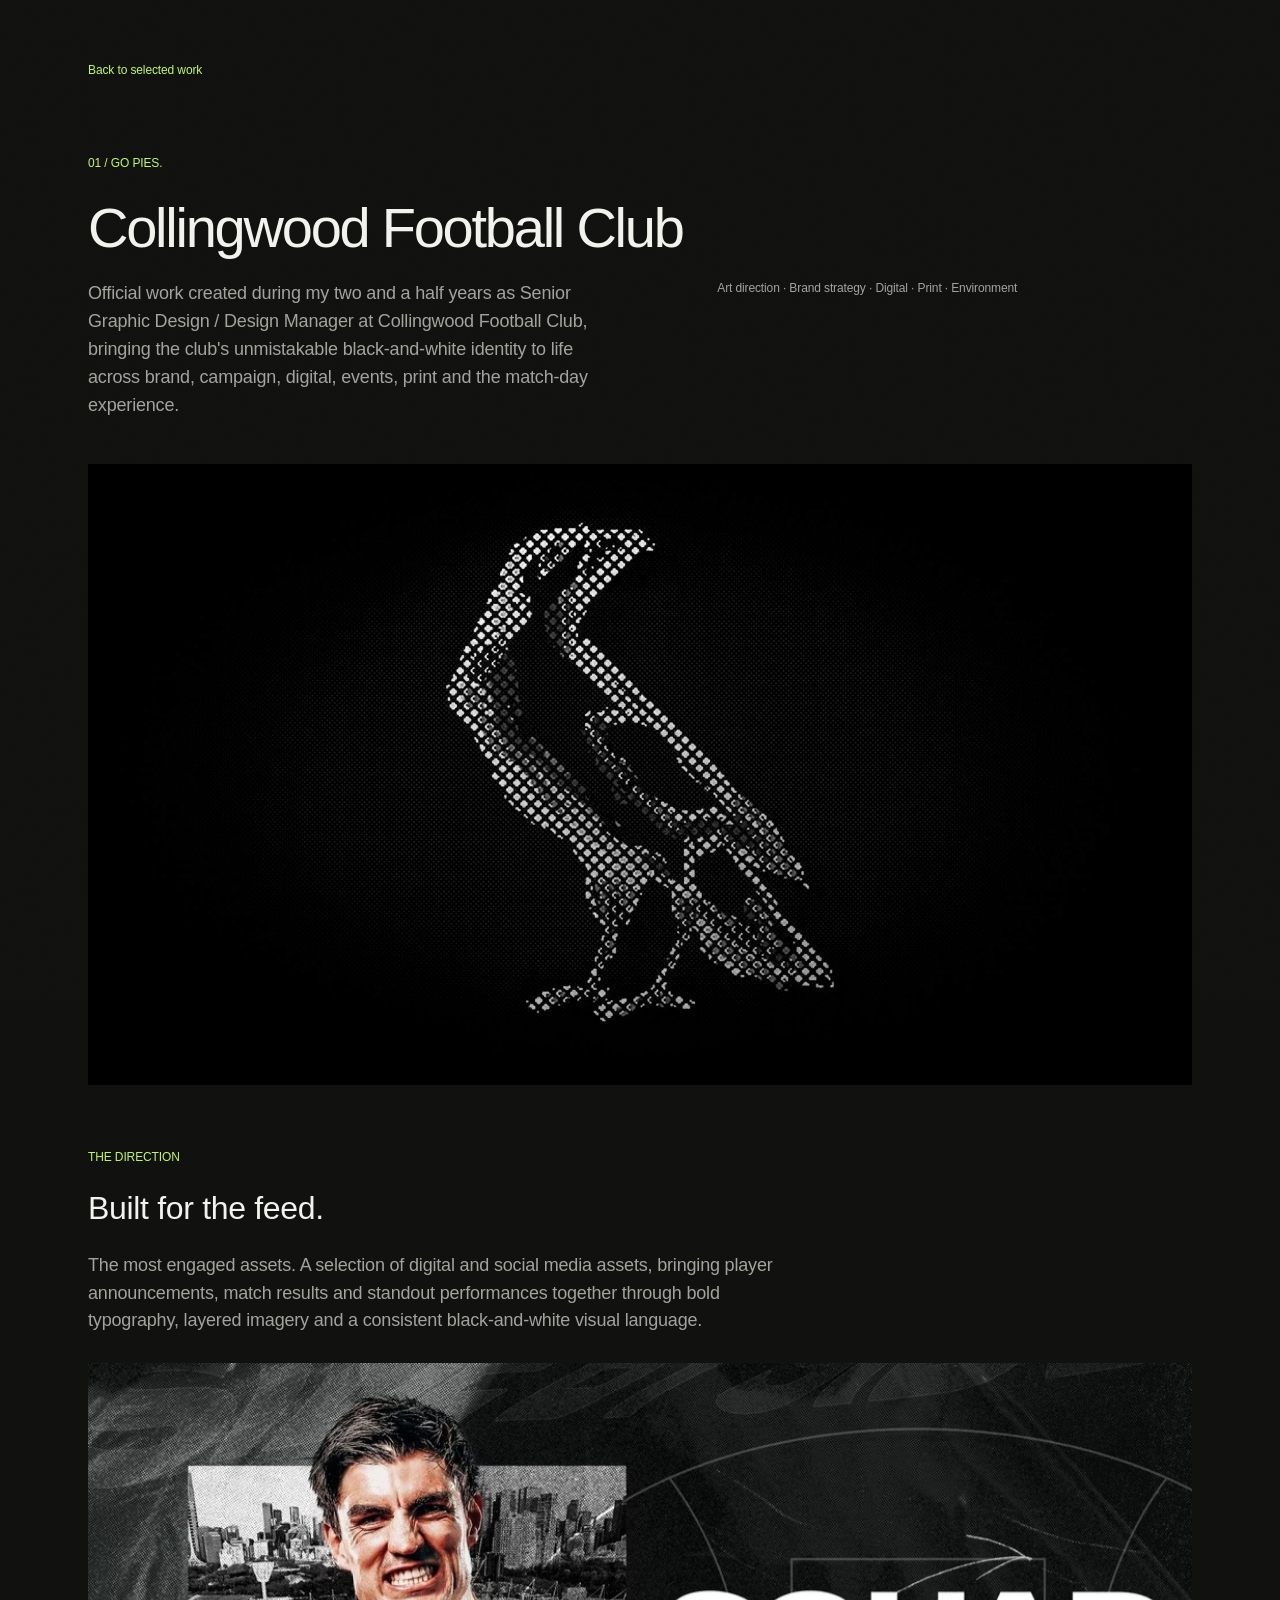
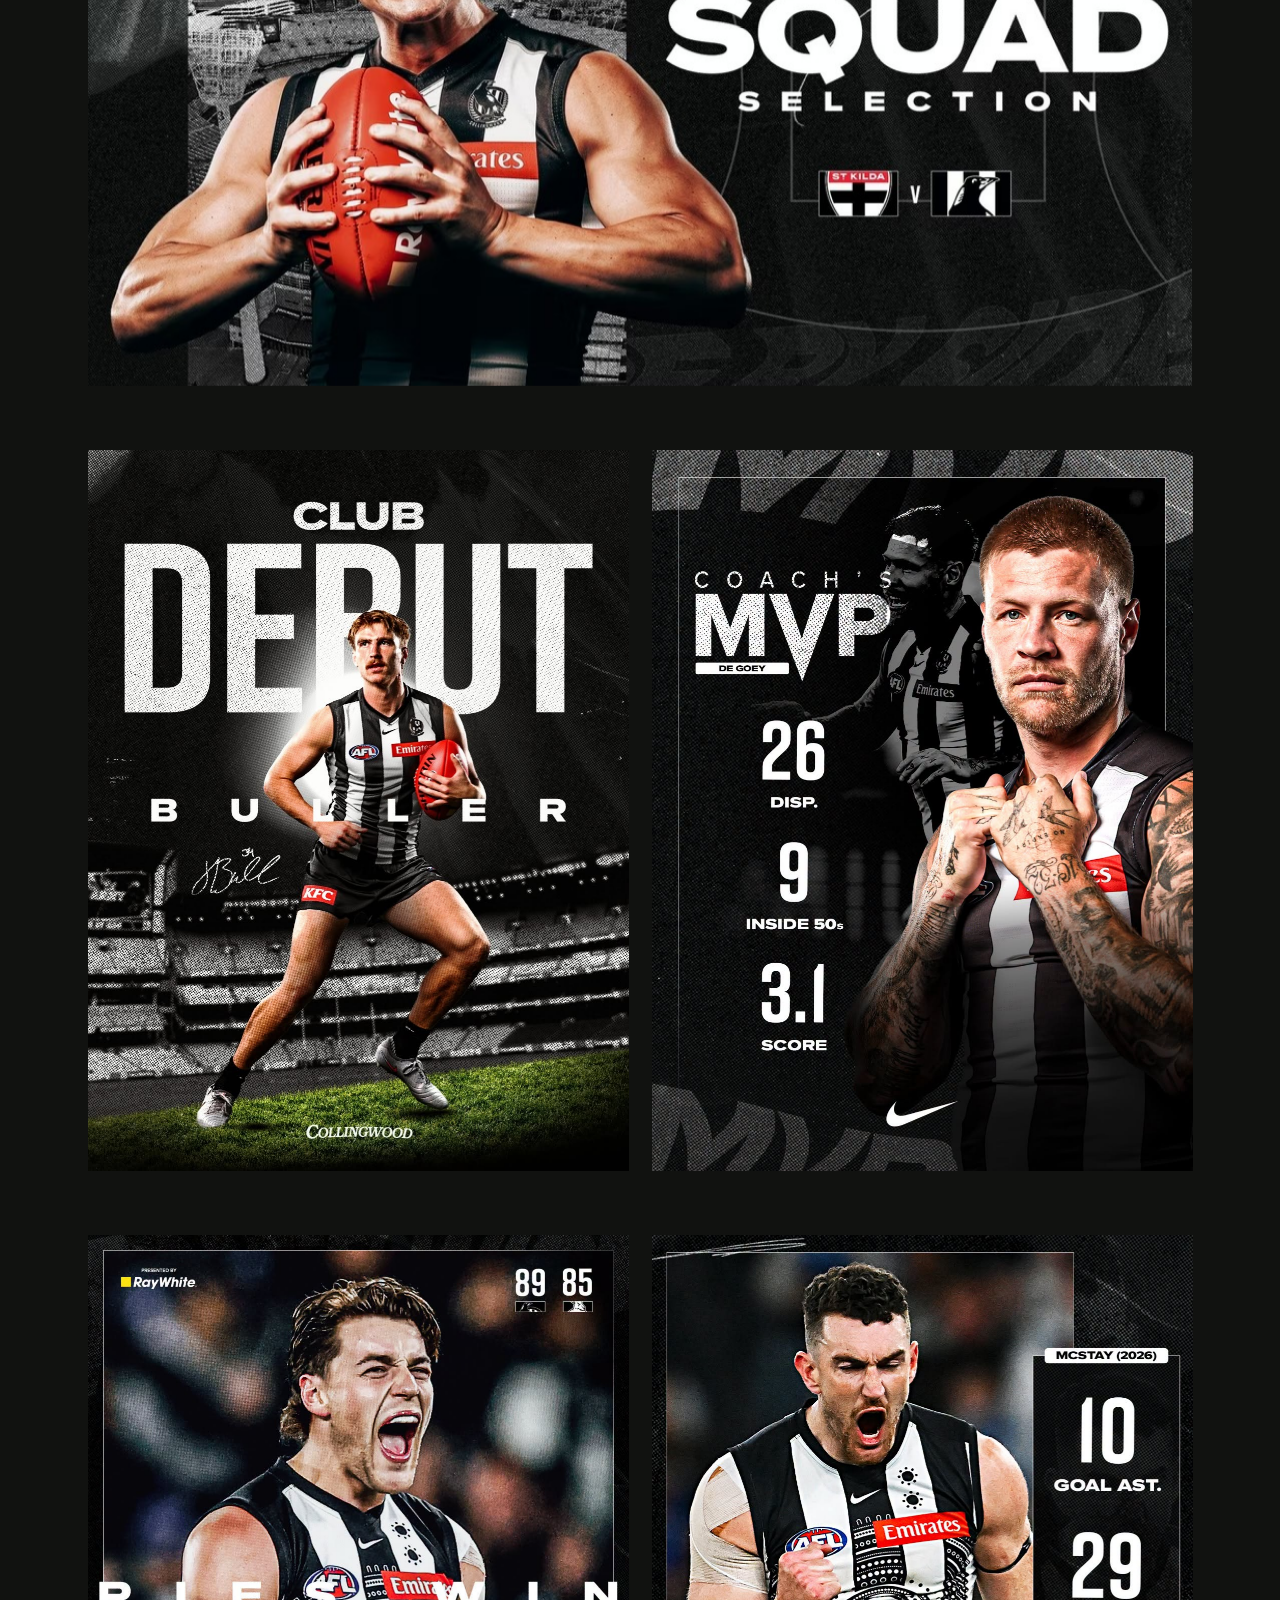
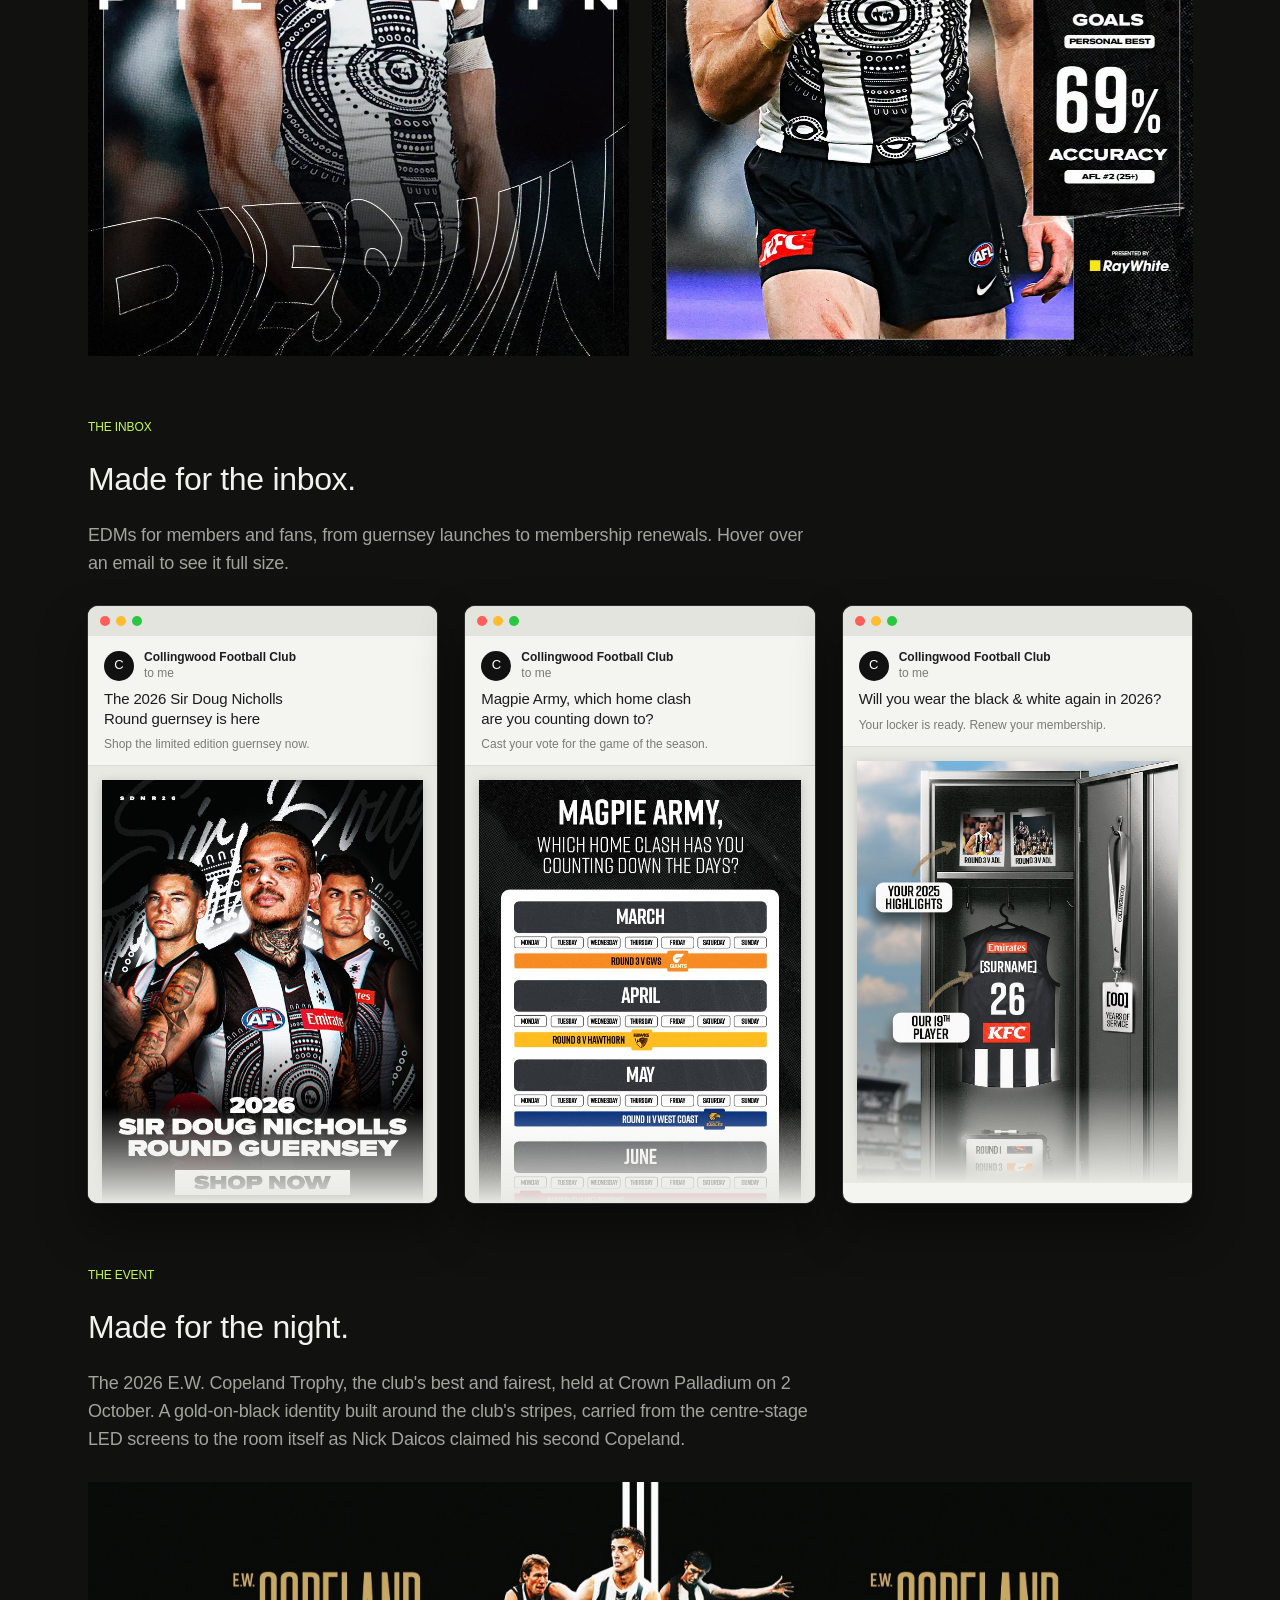
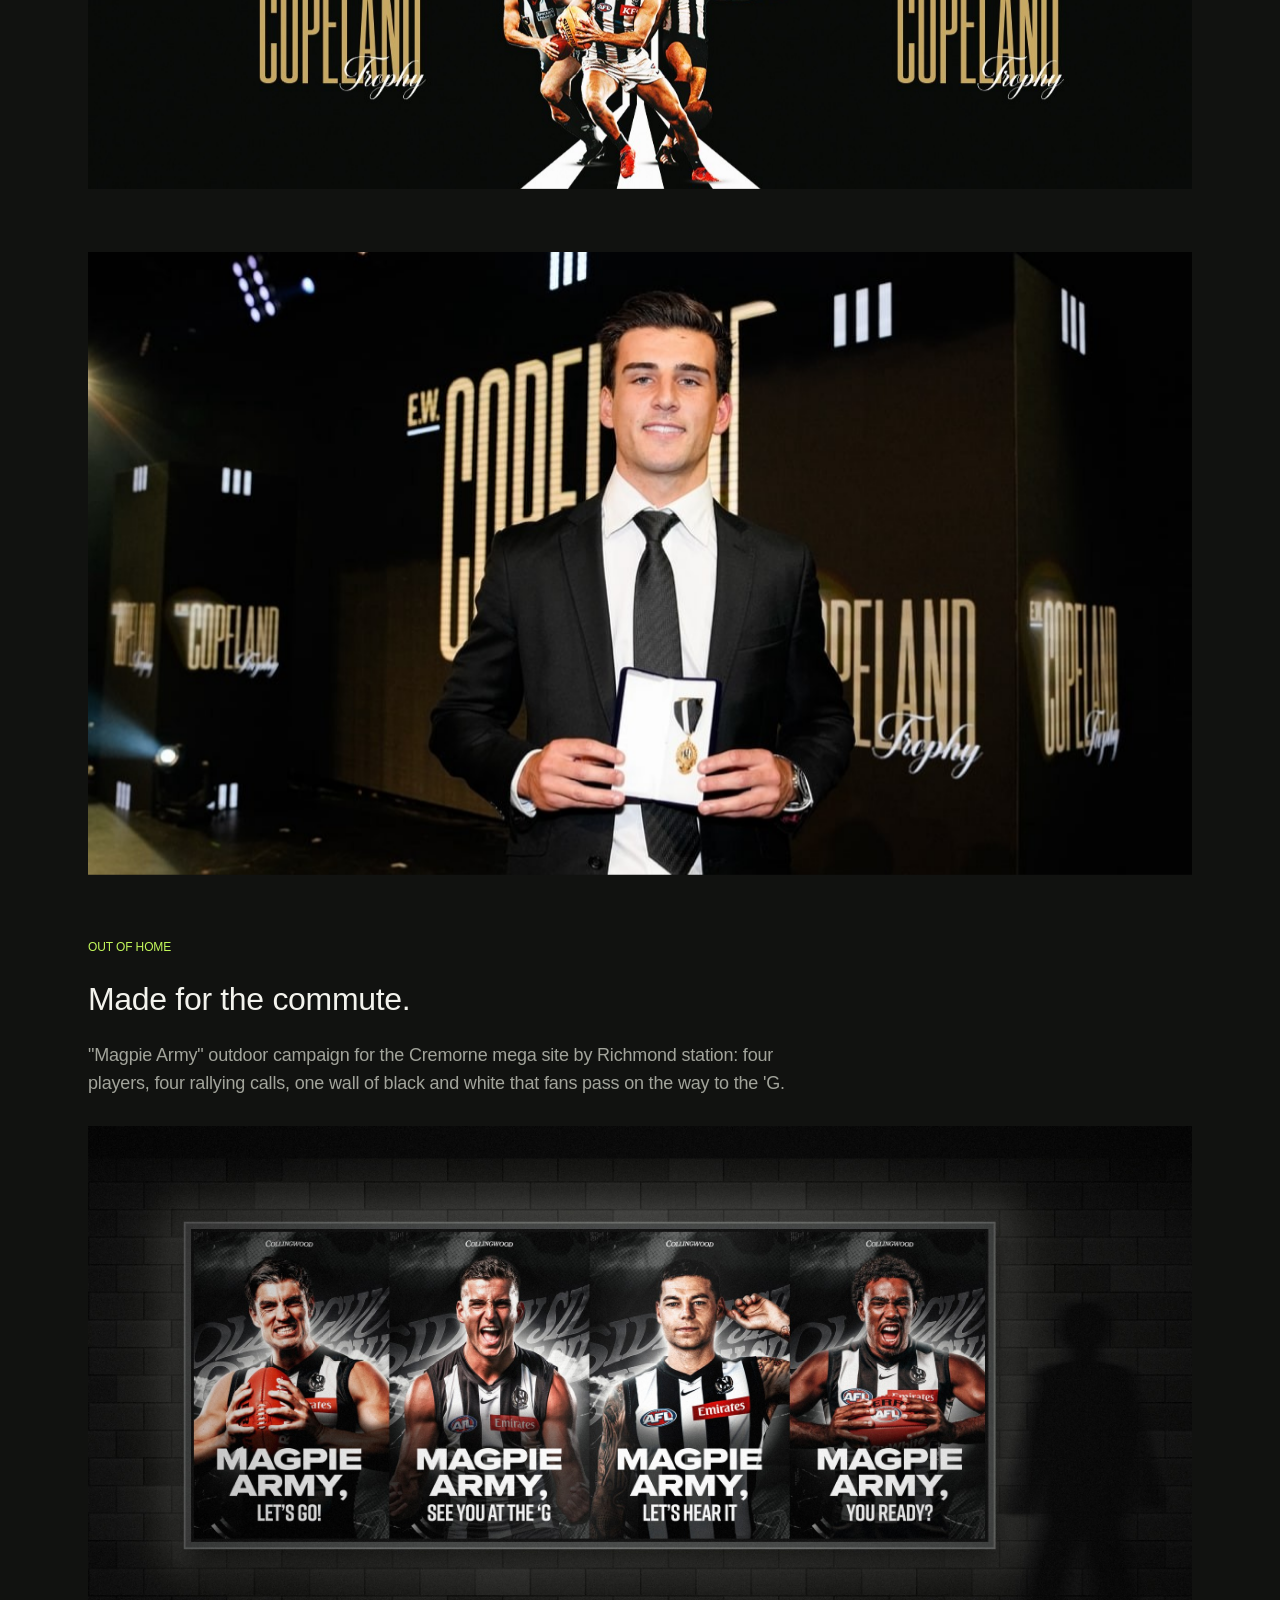
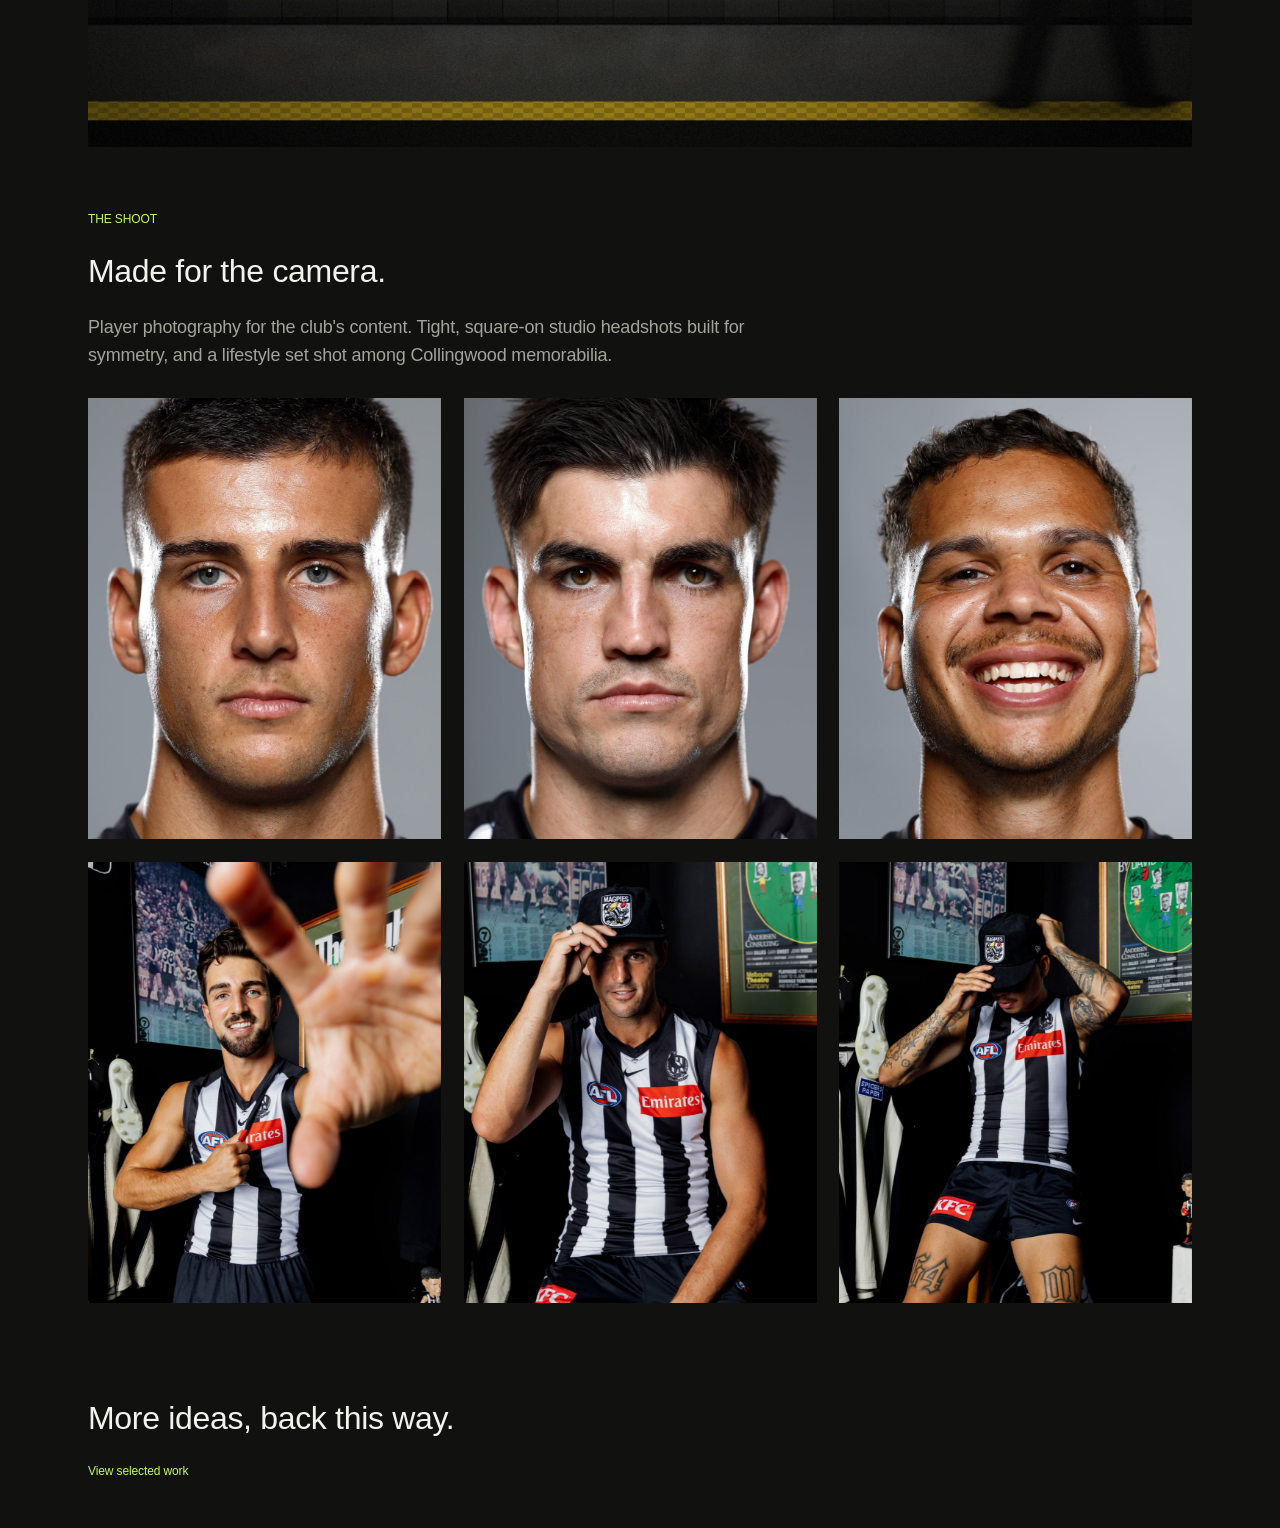
==== commit ef0e40ff: "Collingwood: Magpie Army outdoor mockup Co-Authored-By: Claude Opus 5.5 <noreply@anthropic.com> Clau" ====
--- a/work/collingwood-football-club/index.html
+++ b/work/collingwood-football-club/index.html
@@ -86,6 +86,16 @@
   </div>
 
   <section class="direction">
+    <h2 class="label caps accent">Out of home</h2>
+    <h3 class="heading">Made for the commute.</h3>
+    <p class="body">"Magpie Army" outdoor campaign for the Cremorne mega site by Richmond station: four players, four rallying calls, one wall of black and white that fans pass on the way to the 'G.</p>
+  </section>
+
+  <div class="shots">
+    <figure class="wide"><img src="../../images/cfc-ooh-magpie-army.jpg" alt="Magpie Army billboard with four Collingwood players, mocked up on a train station platform wall" width="2400" height="1350"></figure>
+  </div>
+
+  <section class="direction">
     <h2 class="label caps accent">The shoot</h2>
     <h3 class="heading">Made for the camera.</h3>
     <p class="body">Player photography for the club's content. Tight, square-on studio headshots built for symmetry, and a lifestyle set shot among Collingwood memorabilia.</p>
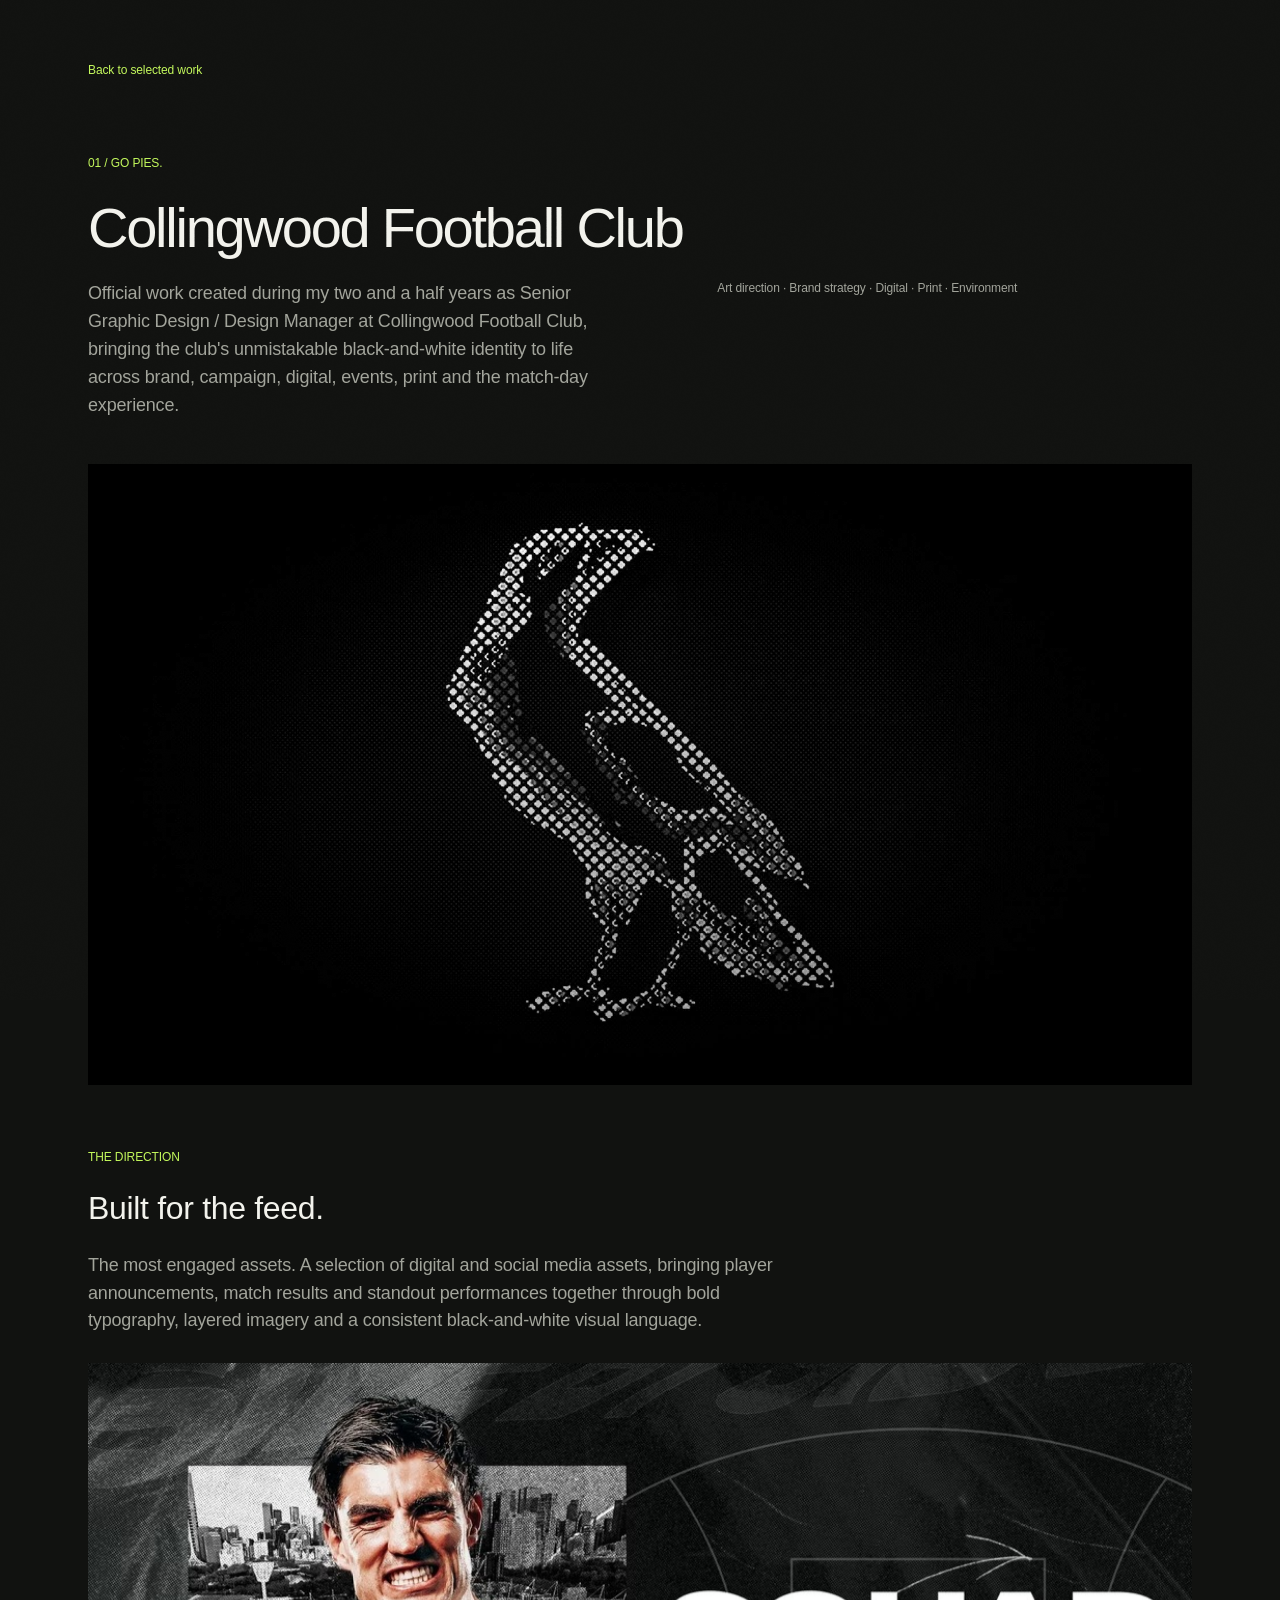
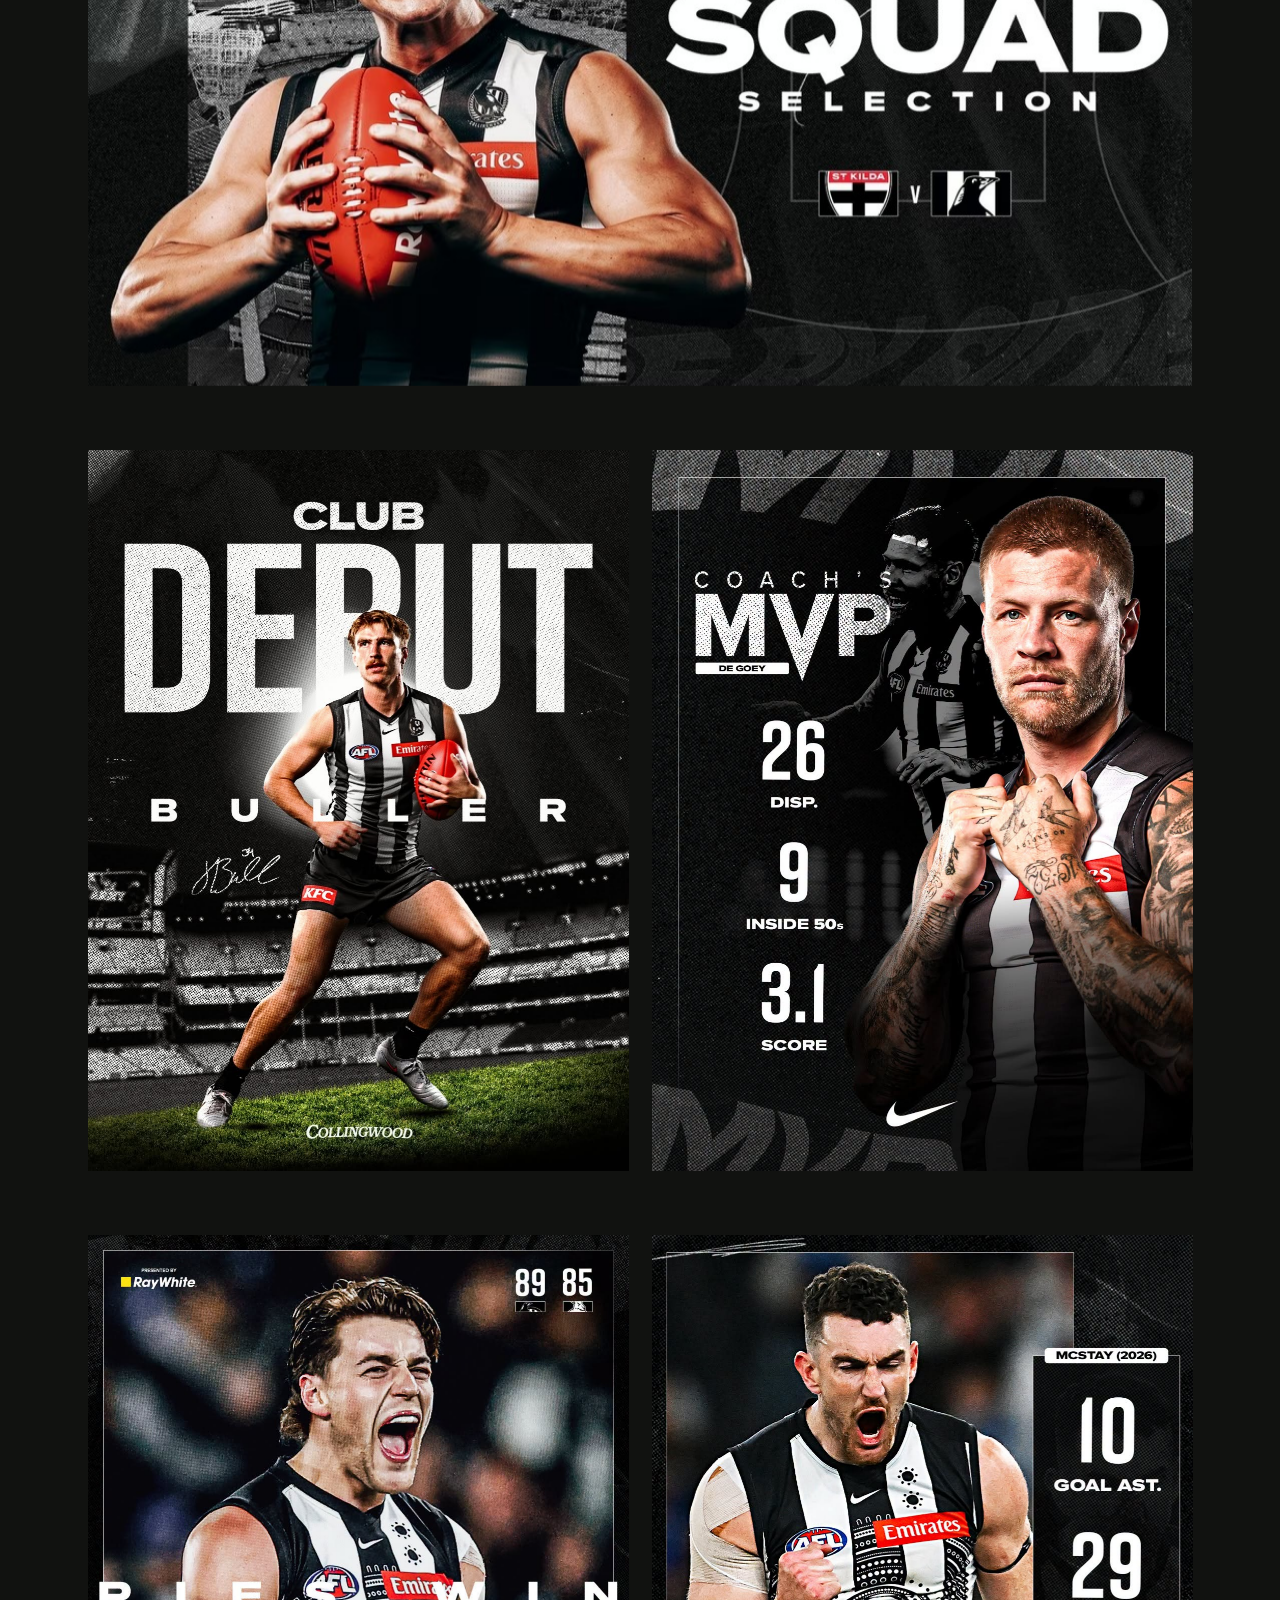
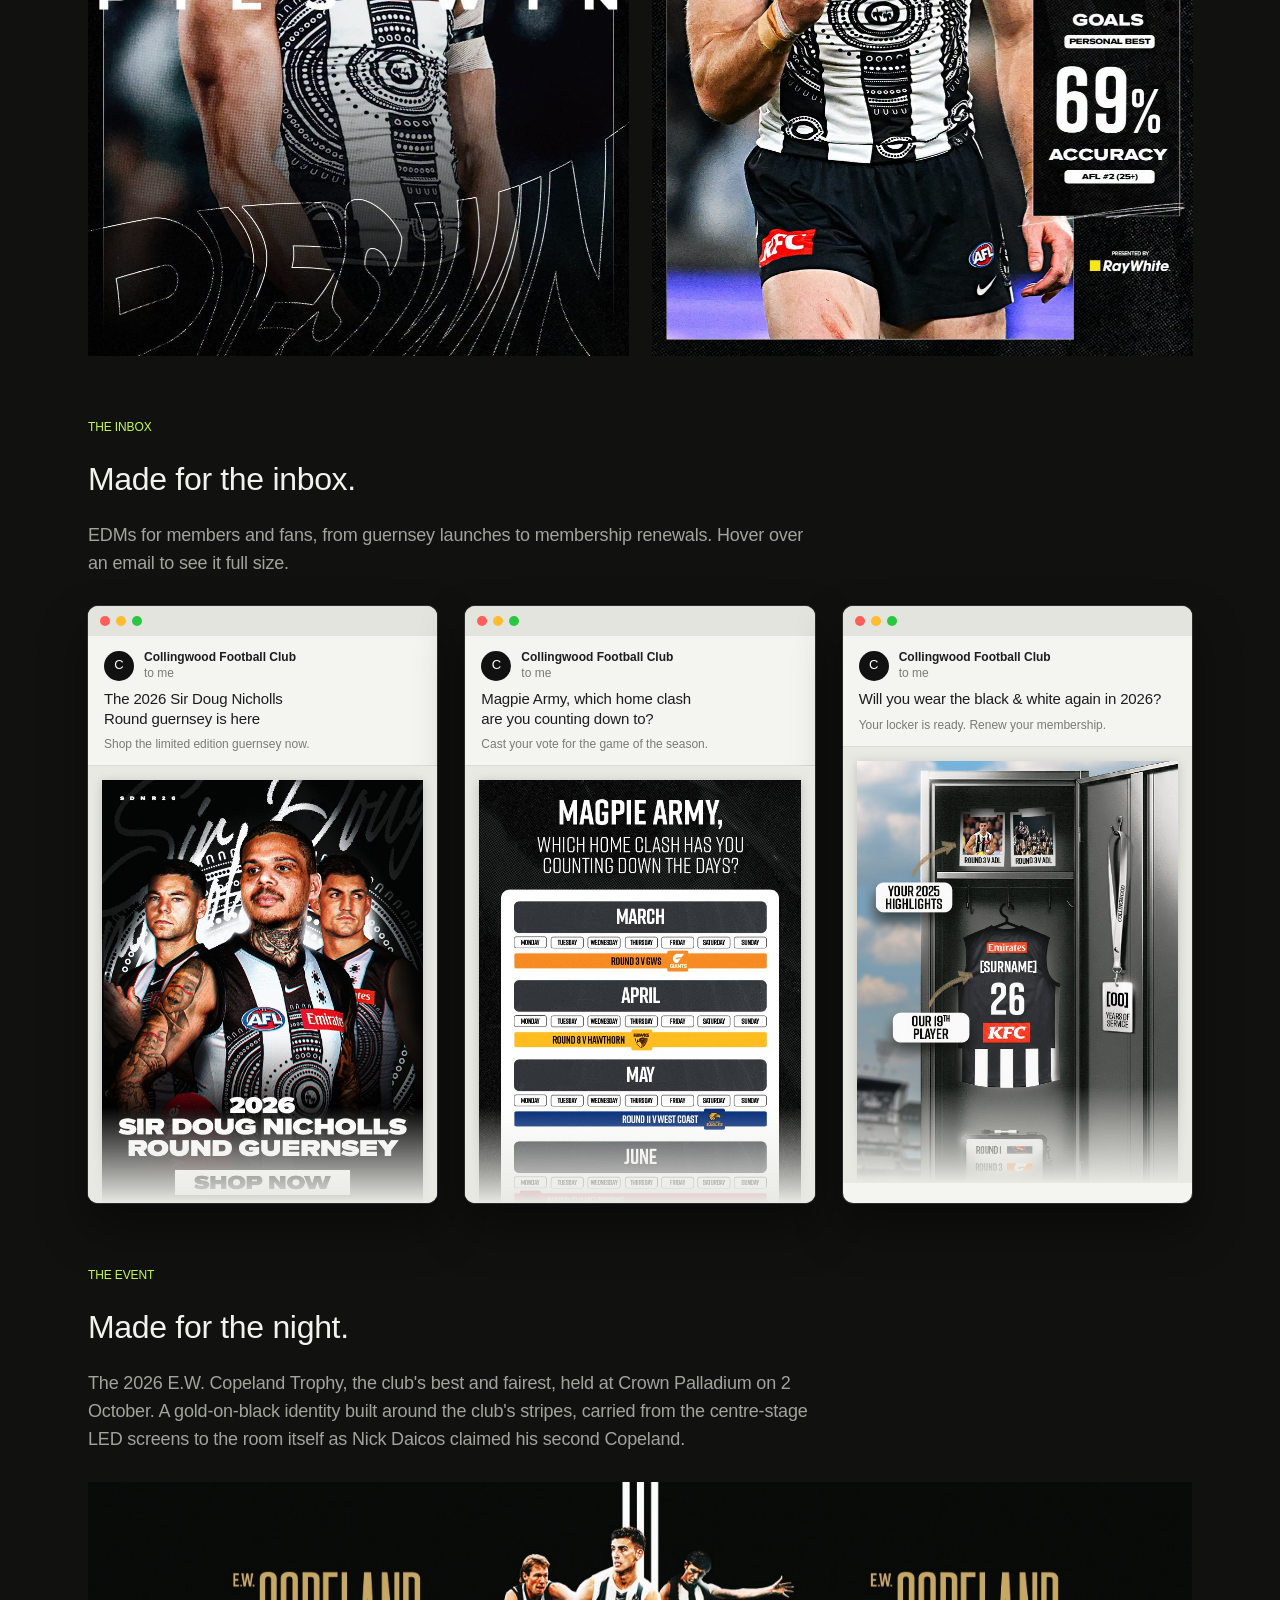
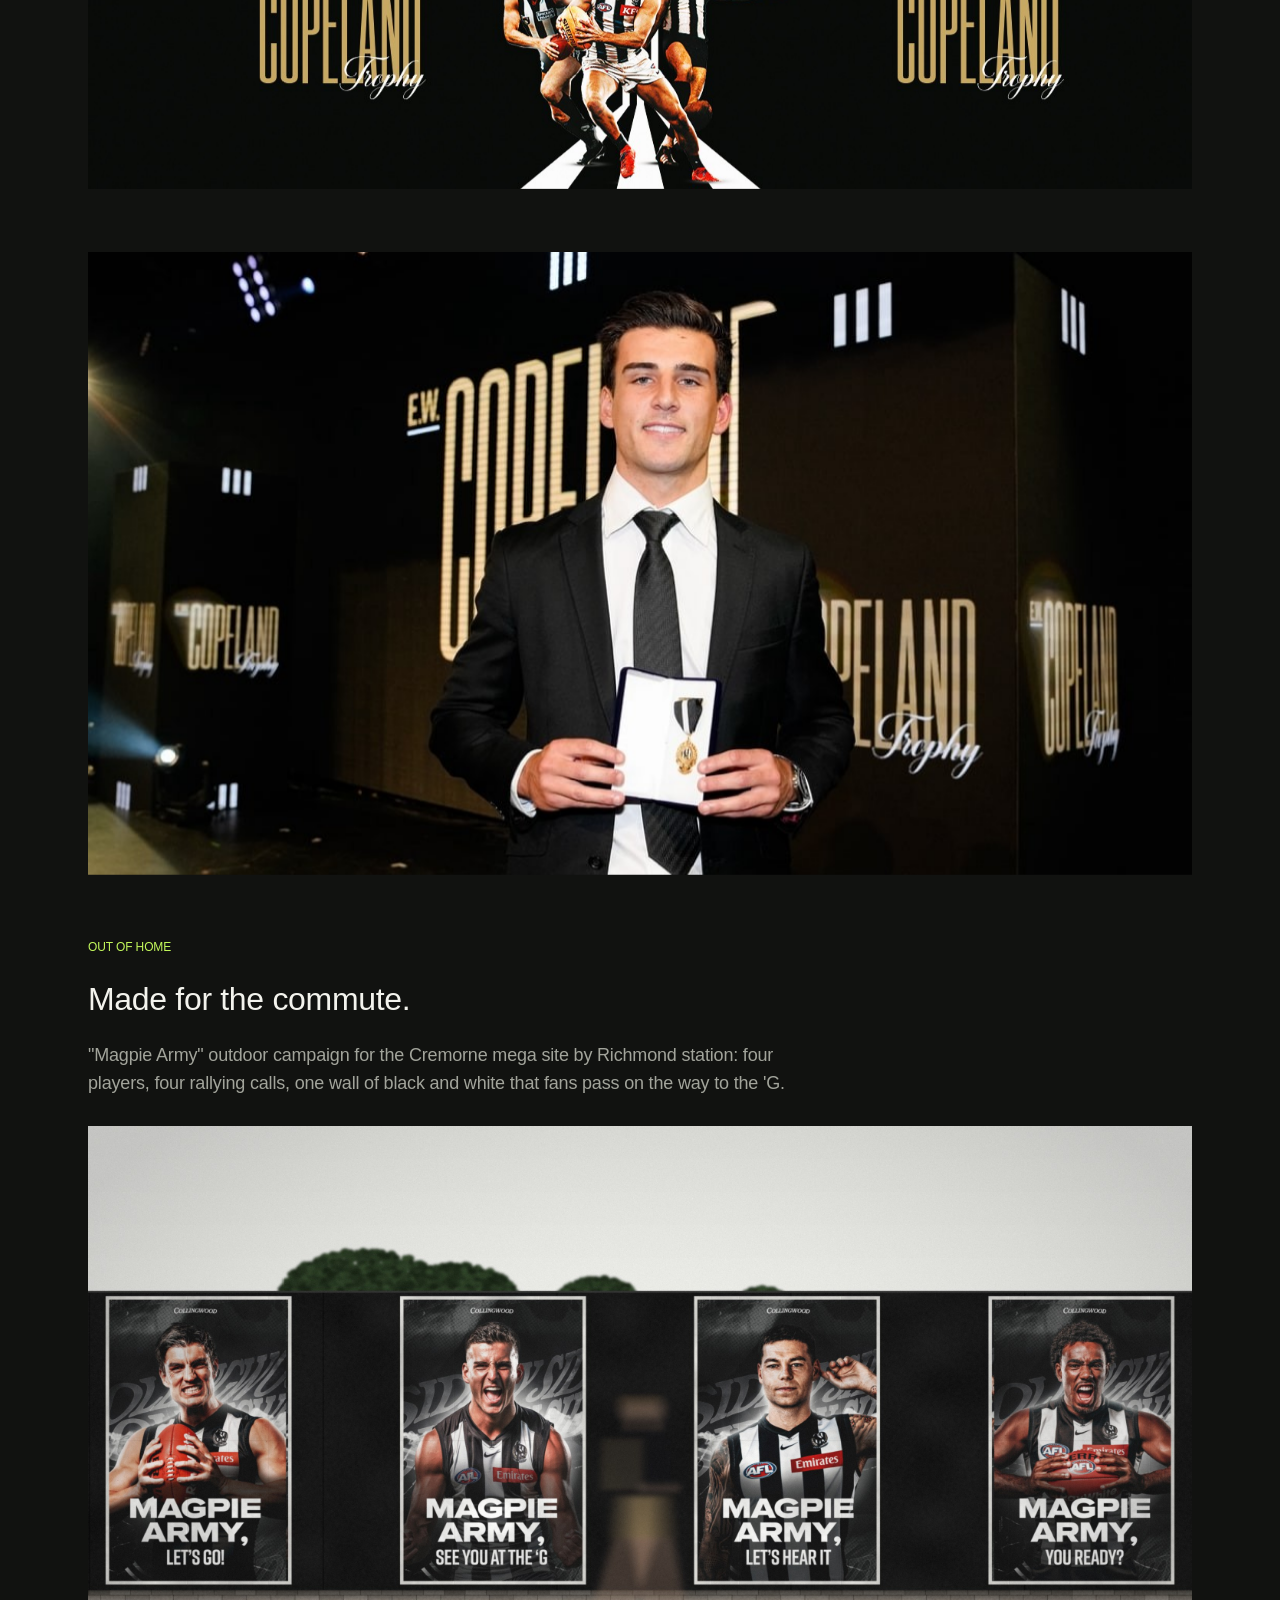
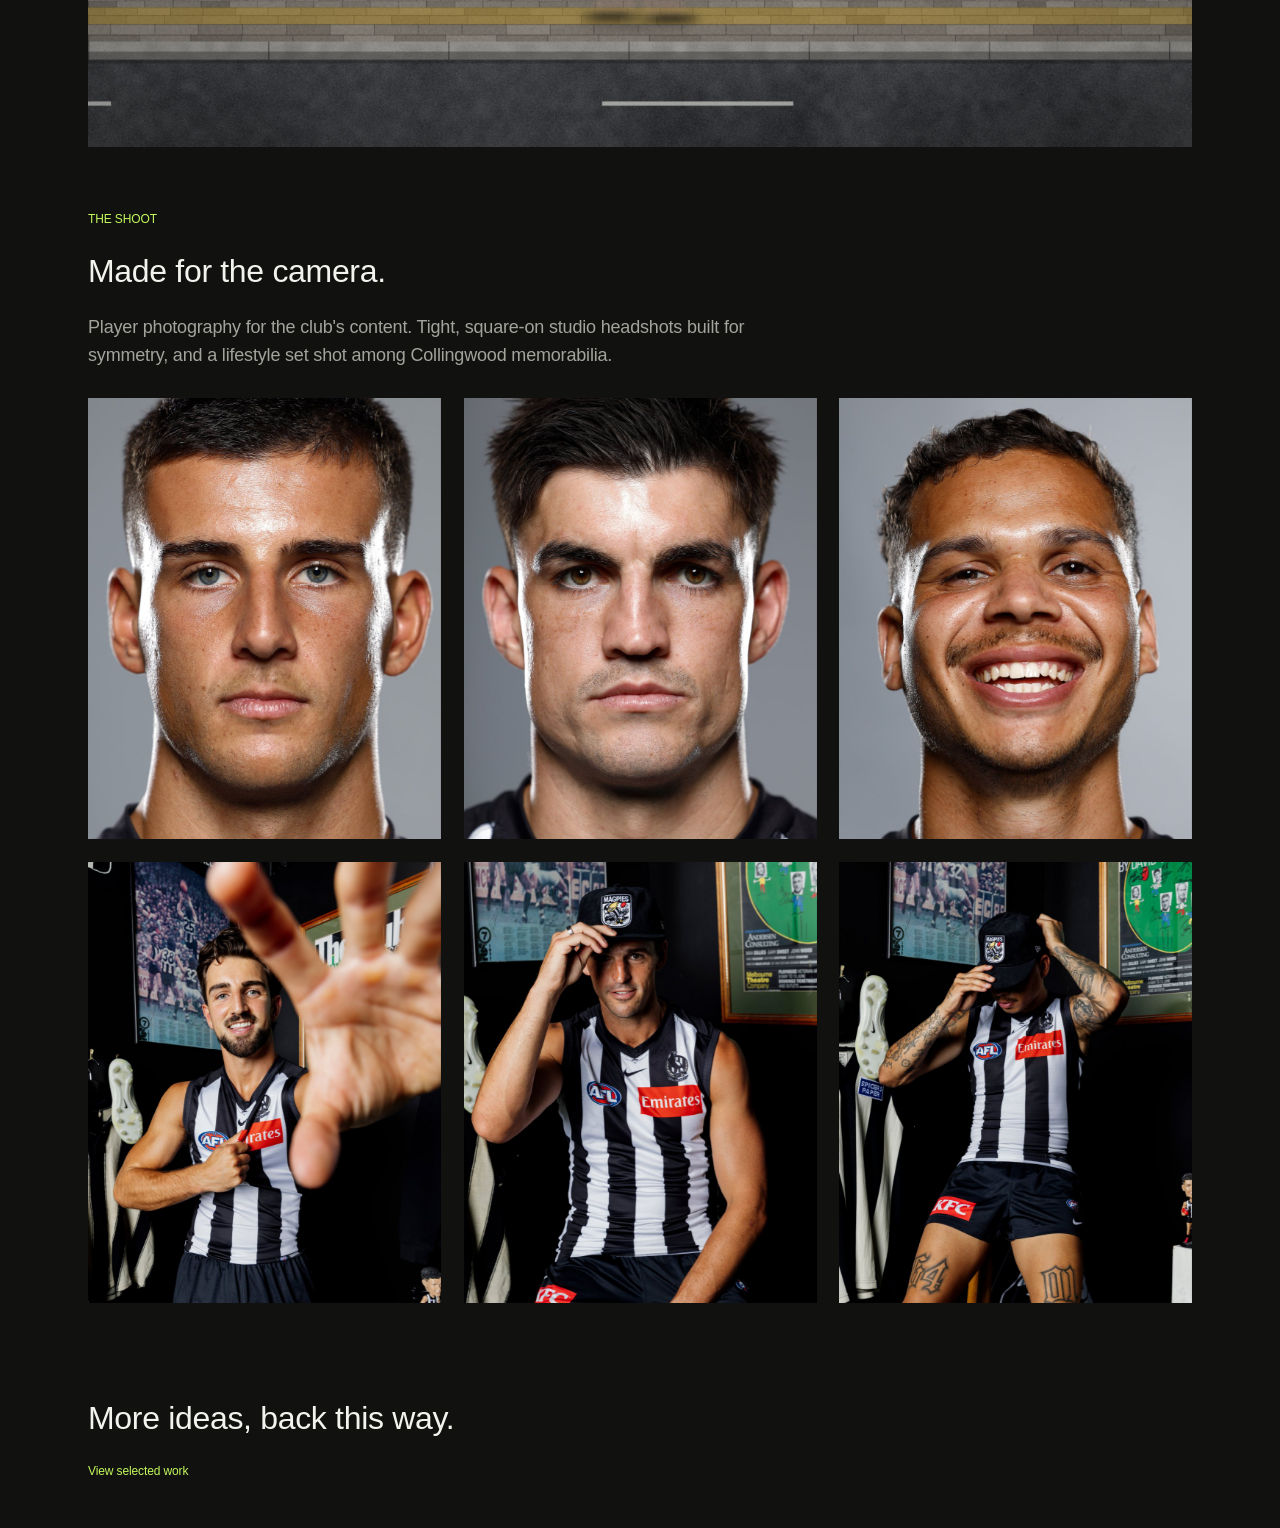
==== commit bb7709b5: "Collingwood: street poster-wall outdoor mockup Co-Authored-By: Claude Fable 5.2 <noreply@anthropic.c" ====
--- a/work/collingwood-football-club/index.html
+++ b/work/collingwood-football-club/index.html
@@ -92,7 +92,7 @@
   </section>
 
   <div class="shots">
-    <figure class="wide"><img src="../../images/cfc-ooh-magpie-army.jpg" alt="Magpie Army billboard with four Collingwood players, mocked up on a train station platform wall" width="2400" height="1350"></figure>
+    <figure class="wide"><img src="../../images/cfc-ooh-street.jpg" alt="Four Magpie Army posters pasted along a street hoarding, with a blurred passer-by" width="2880" height="1620"></figure>
   </div>
 
   <section class="direction">
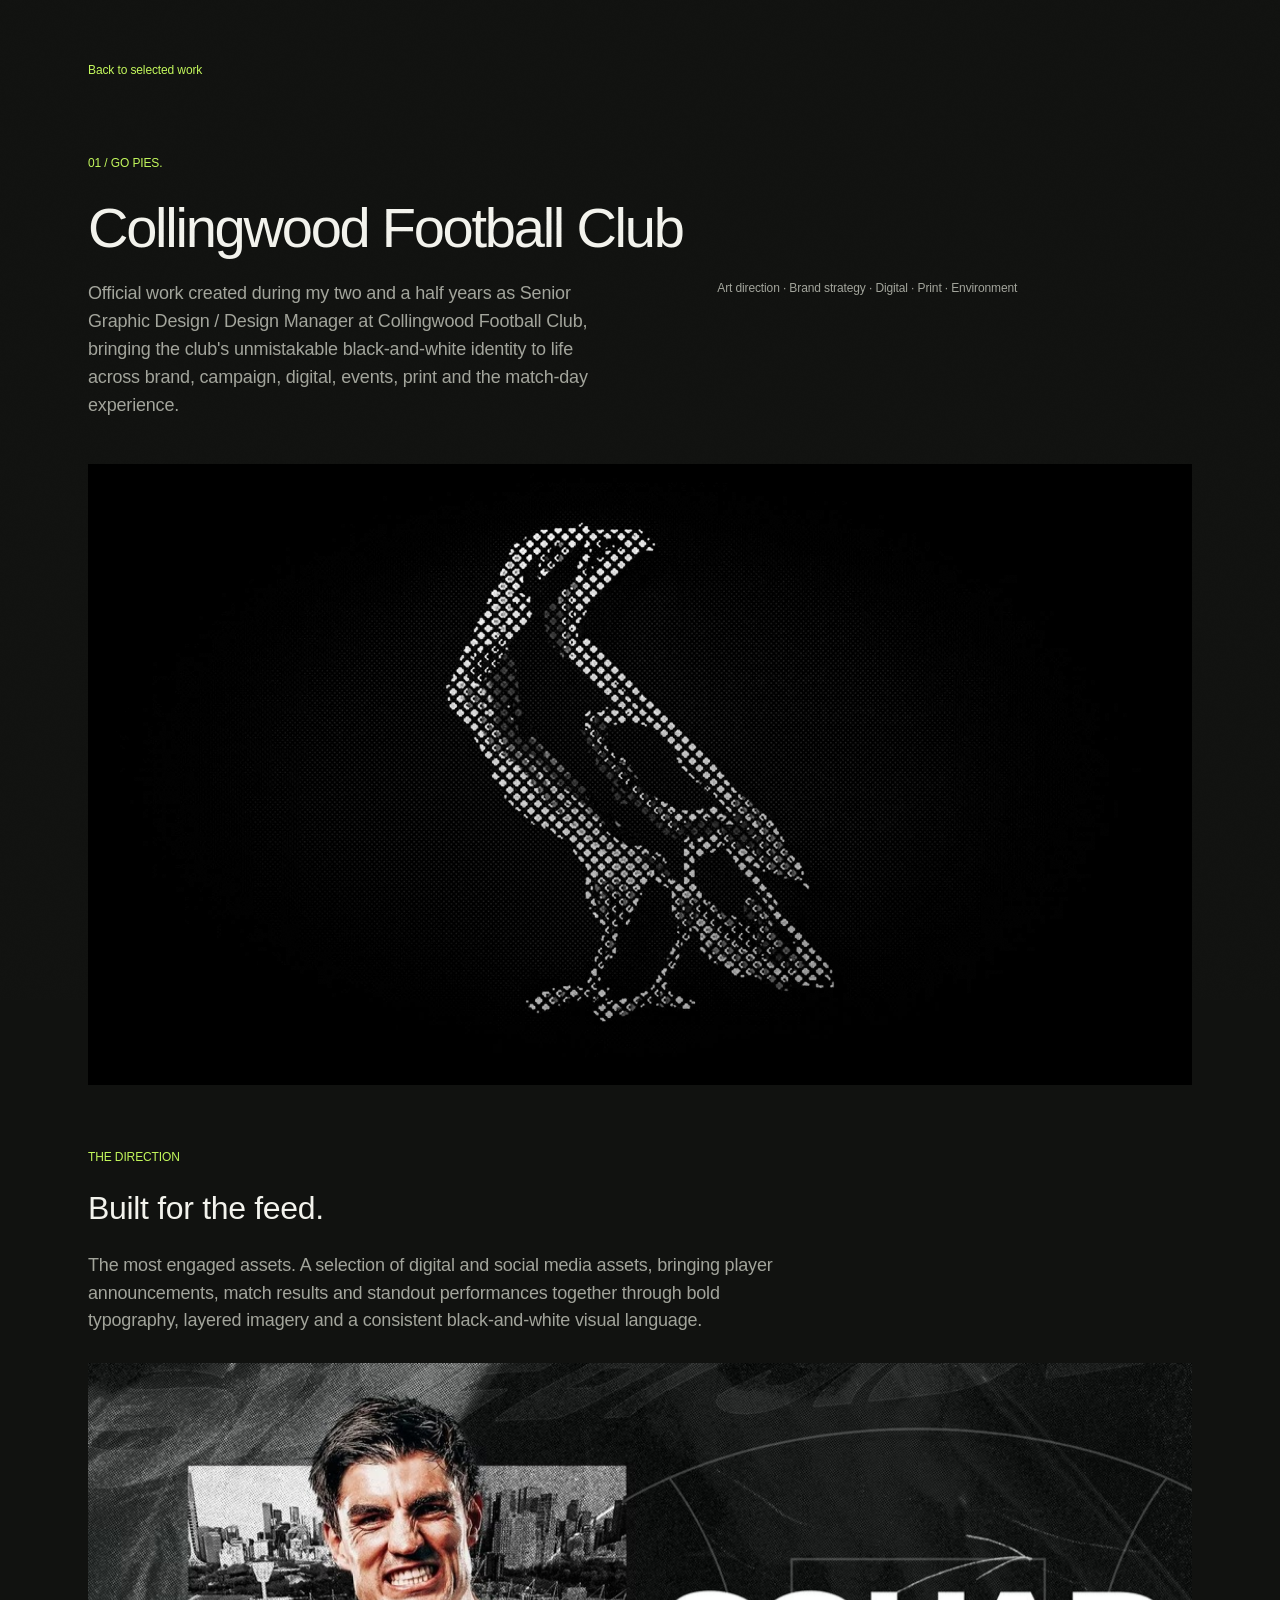
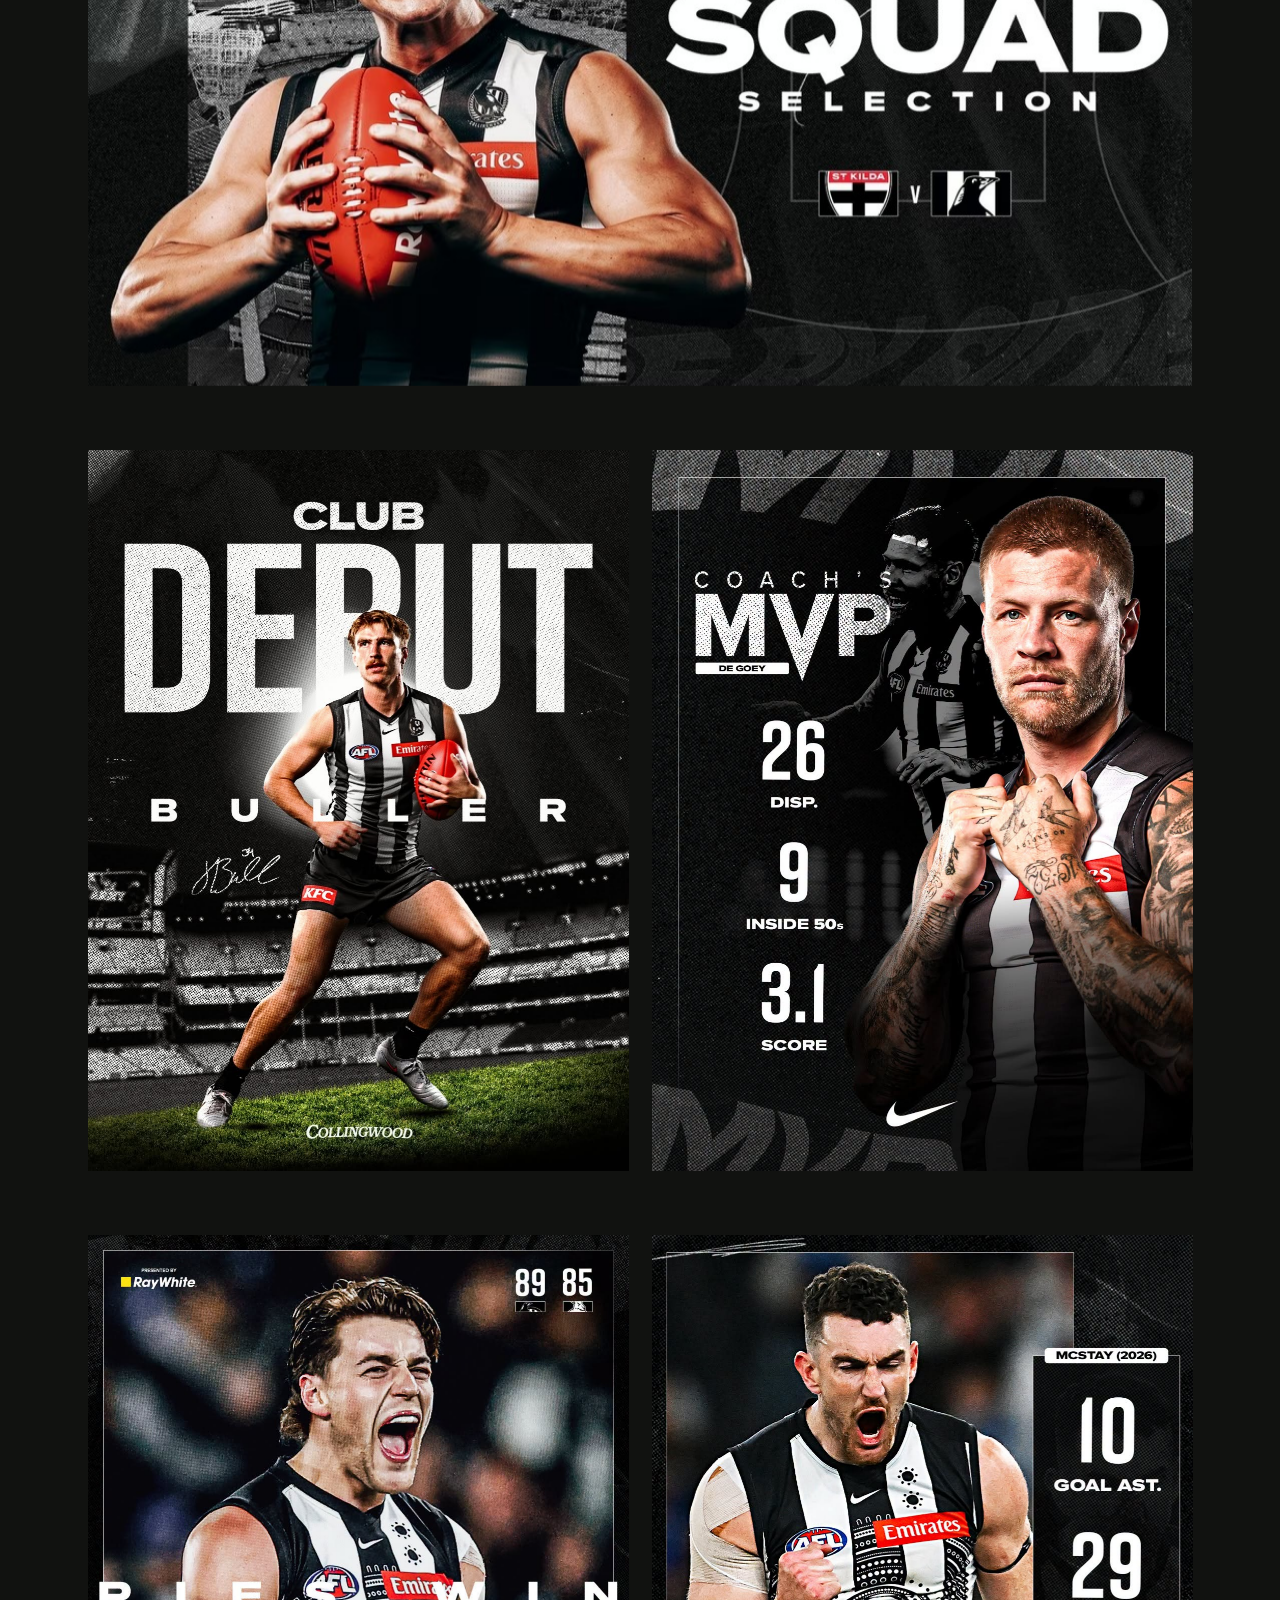
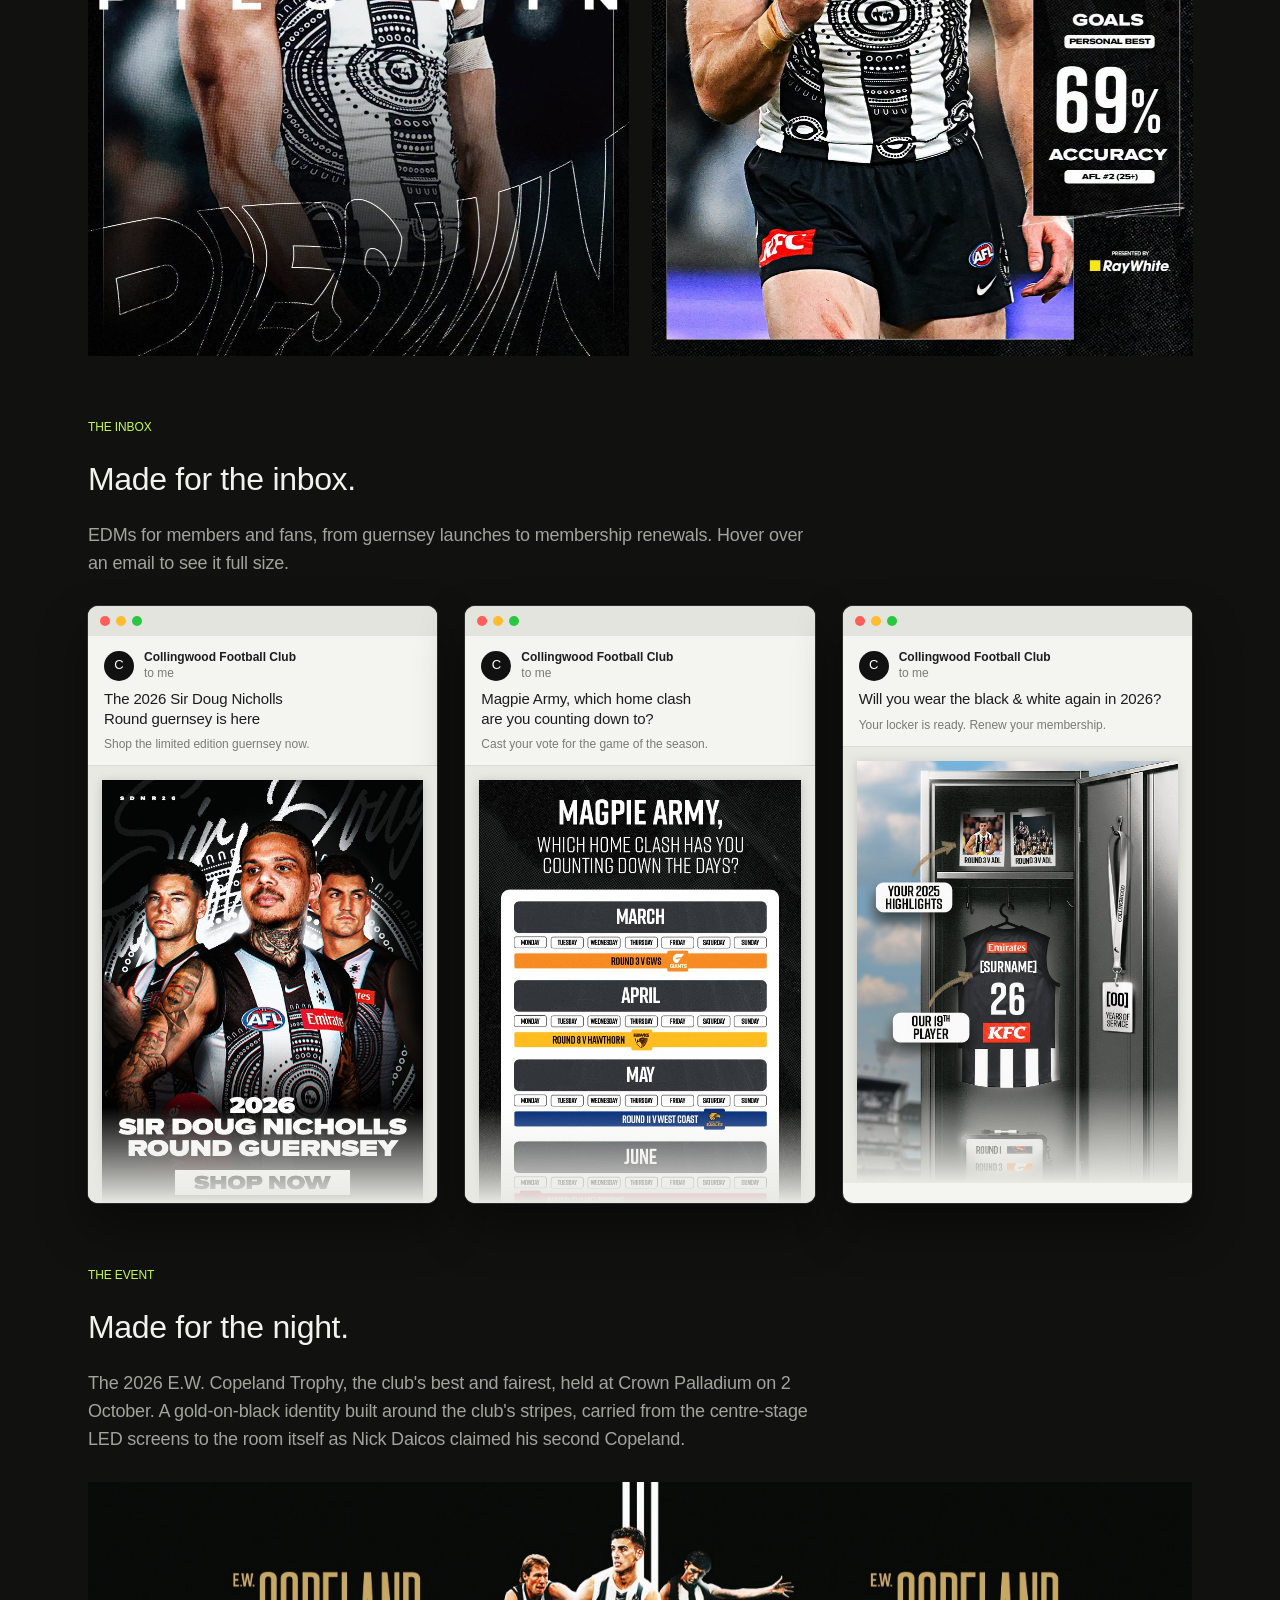
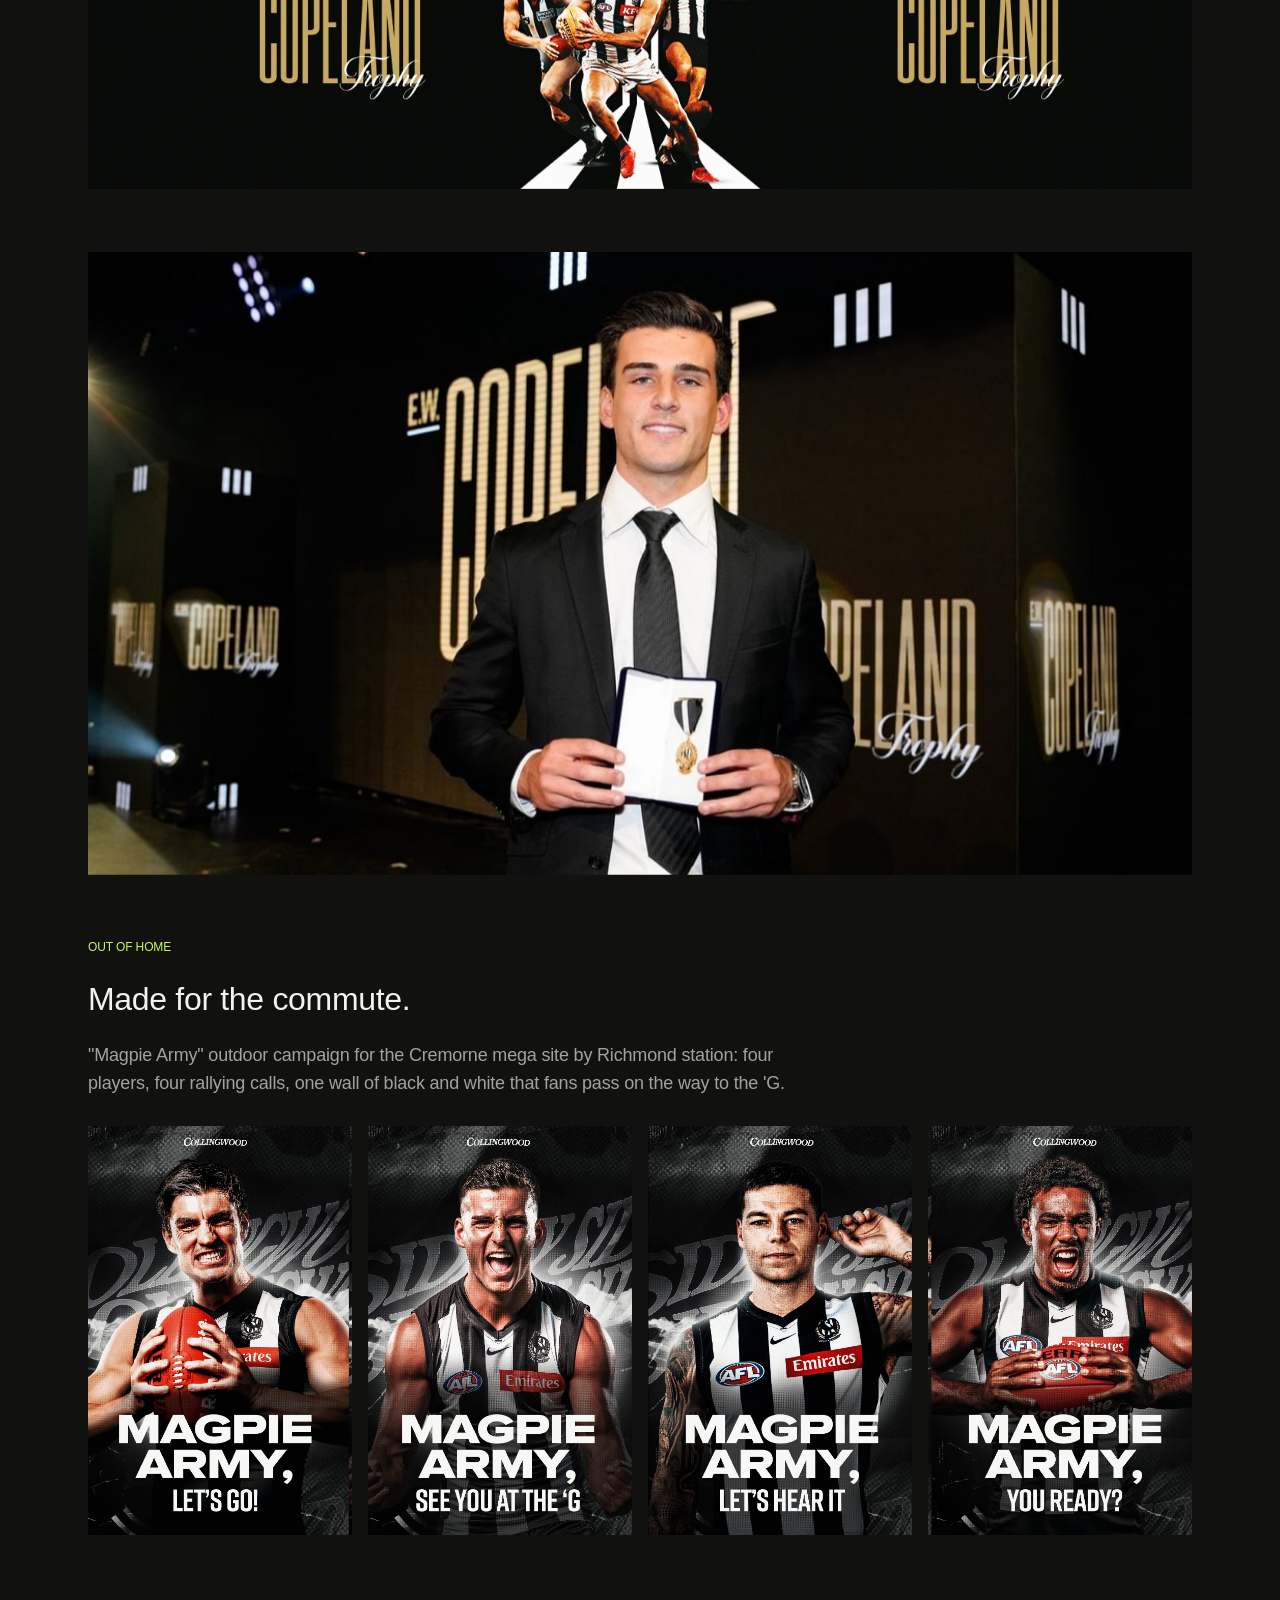
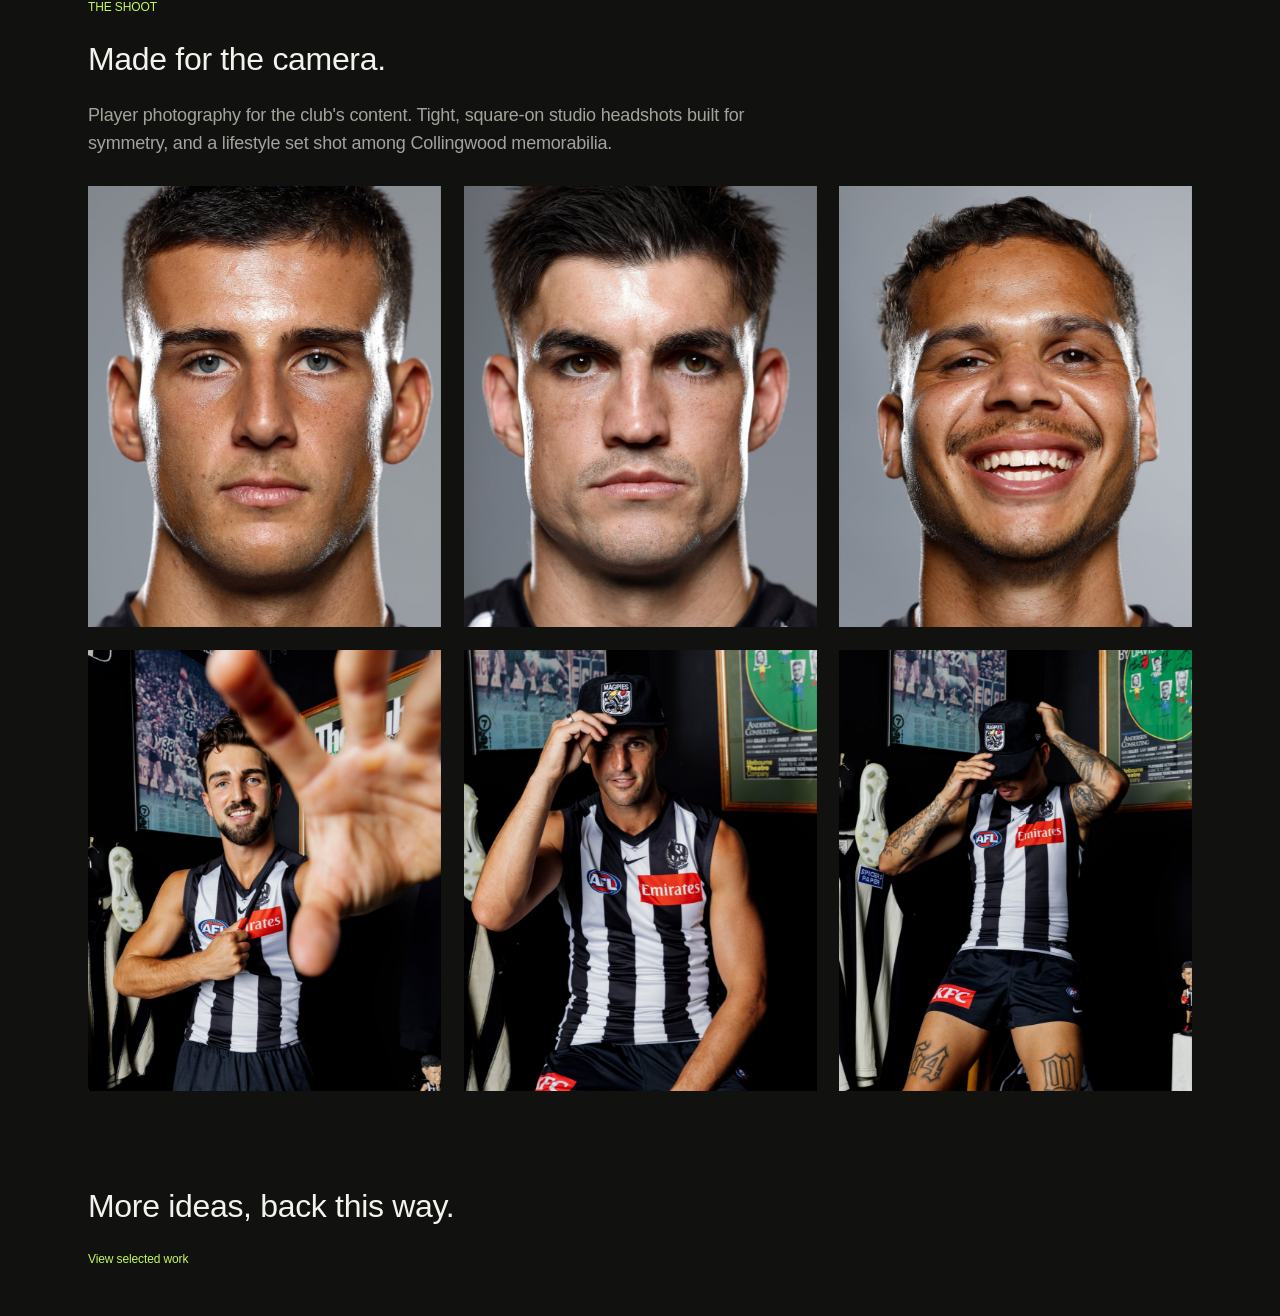
==== commit c7523a49: "Collingwood: show outdoor posters flat, drop mockup Co-Authored-By: Claude Fable 5.2 <noreply@anthro" ====
--- a/work/collingwood-football-club/index.html
+++ b/work/collingwood-football-club/index.html
@@ -91,8 +91,11 @@
     <p class="body">"Magpie Army" outdoor campaign for the Cremorne mega site by Richmond station: four players, four rallying calls, one wall of black and white that fans pass on the way to the 'G.</p>
   </section>
 
-  <div class="shots">
-    <figure class="wide"><img src="../../images/cfc-ooh-street.jpg" alt="Four Magpie Army posters pasted along a street hoarding, with a blurred passer-by" width="2880" height="1620"></figure>
+  <div class="shots posters4">
+    <figure><img src="../../images/cfc-ooh-poster-1.jpg" alt="Magpie Army poster: Let's go" width="1037" height="1608"></figure>
+    <figure><img src="../../images/cfc-ooh-poster-2.jpg" alt="Magpie Army poster: See you at the 'G" width="1037" height="1608"></figure>
+    <figure><img src="../../images/cfc-ooh-poster-3.jpg" alt="Magpie Army poster: Let's hear it" width="1037" height="1608"></figure>
+    <figure><img src="../../images/cfc-ooh-poster-4.jpg" alt="Magpie Army poster: You ready?" width="1037" height="1608"></figure>
   </div>
 
   <section class="direction">
--- a/styles.css
+++ b/styles.css
@@ -300,3 +300,7 @@
 @media (hover:hover) and (pointer:fine){.edm-hint-touch{display:none}}
 @media not ((hover:hover) and (pointer:fine)){.edm-hint-mouse{display:none}}
 @media (prefers-reduced-motion:reduce){.email,.edm-pop,.edm-frame{transition:none}}
+
+/* four outdoor posters: one row on desktop, 2x2 on phones */
+.shots.posters4{grid-template-columns:repeat(2,minmax(0,1fr));gap:clamp(8px,2vw,16px)}
+@media (min-width:760px){.shots.posters4{grid-template-columns:repeat(4,minmax(0,1fr))}}
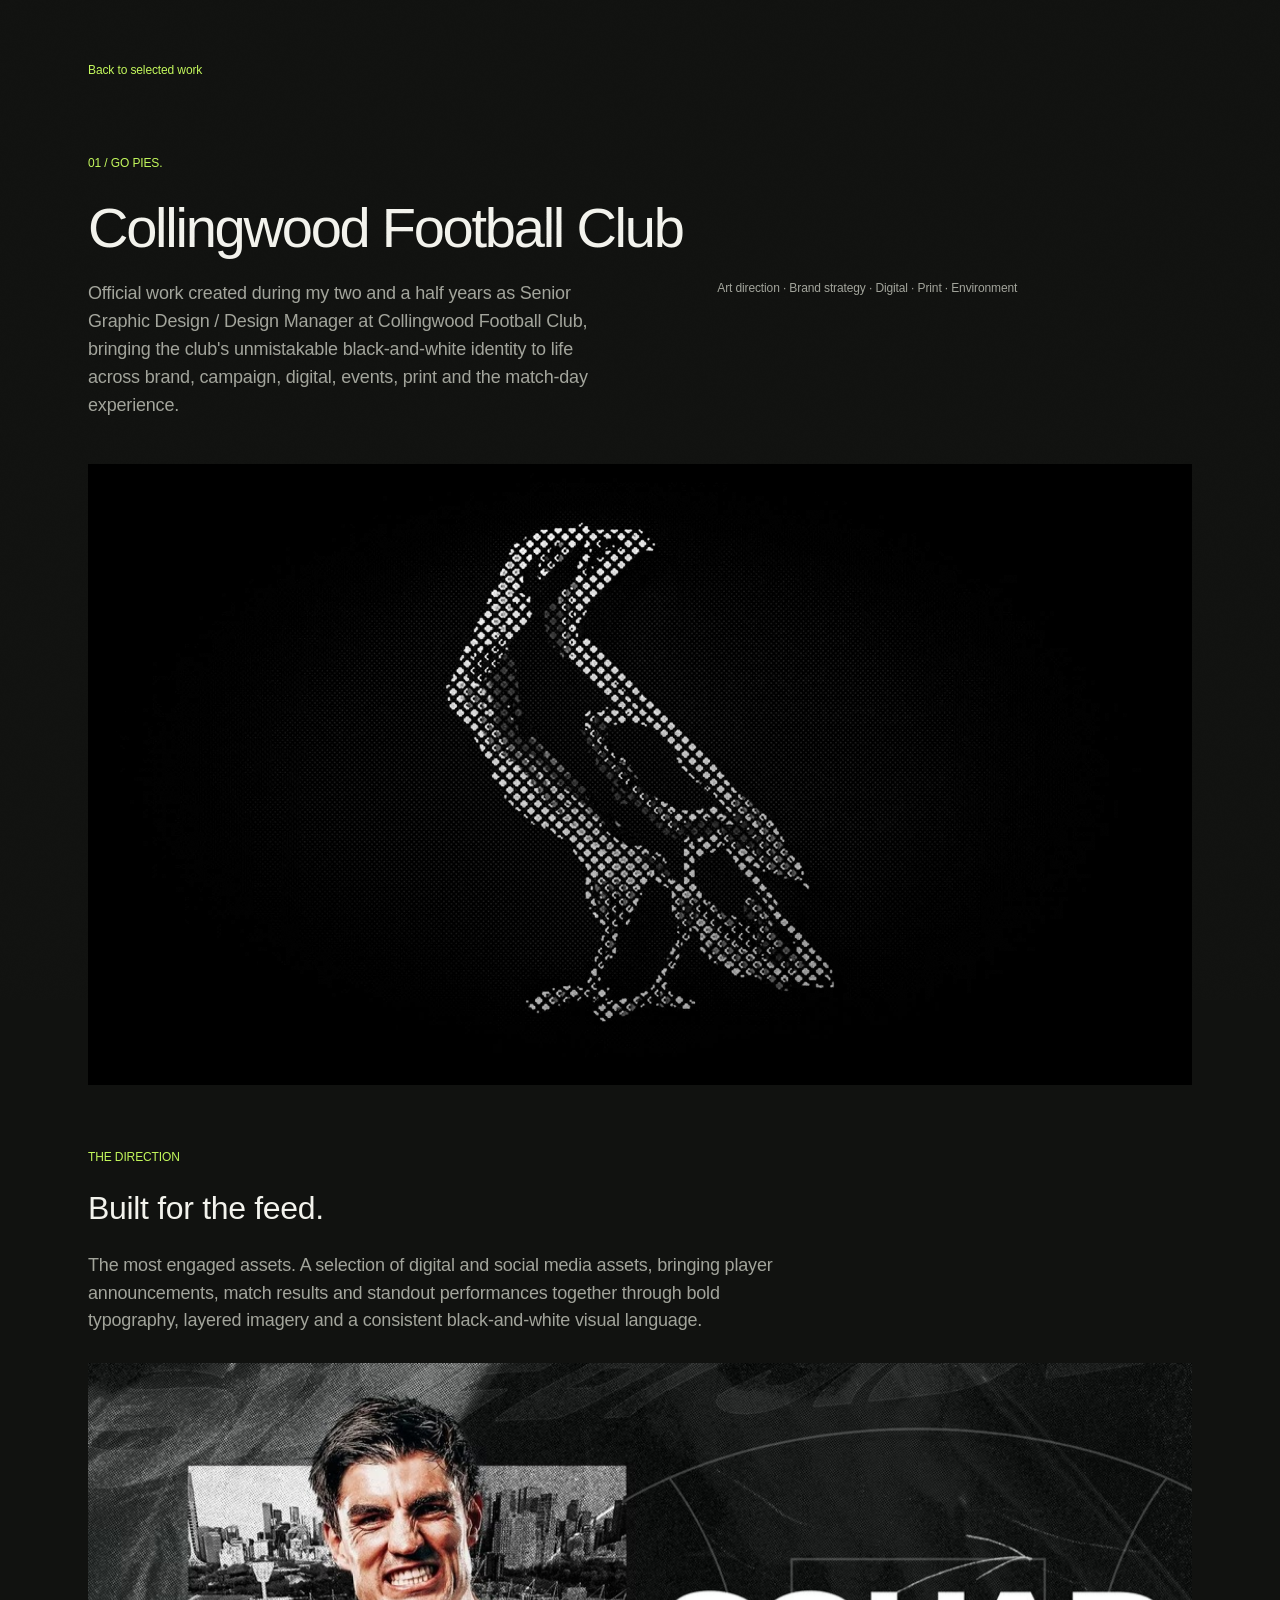
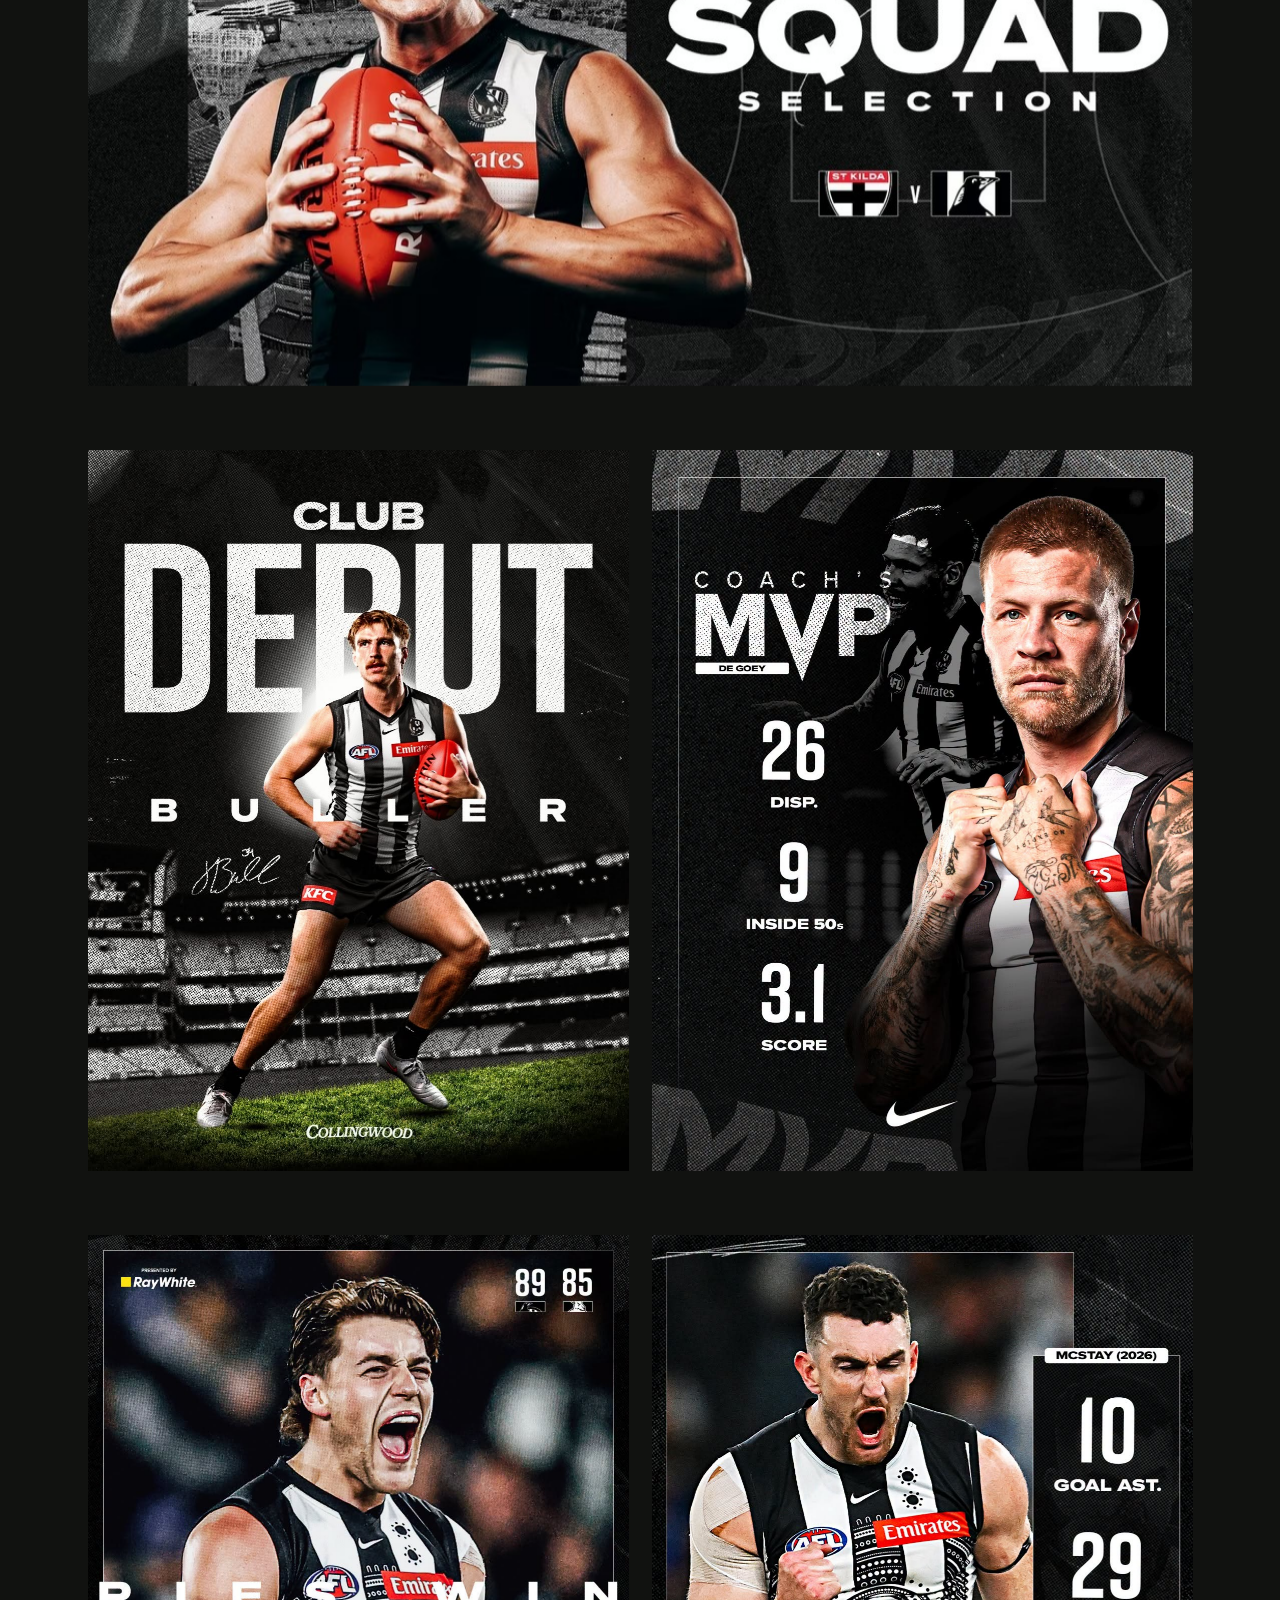
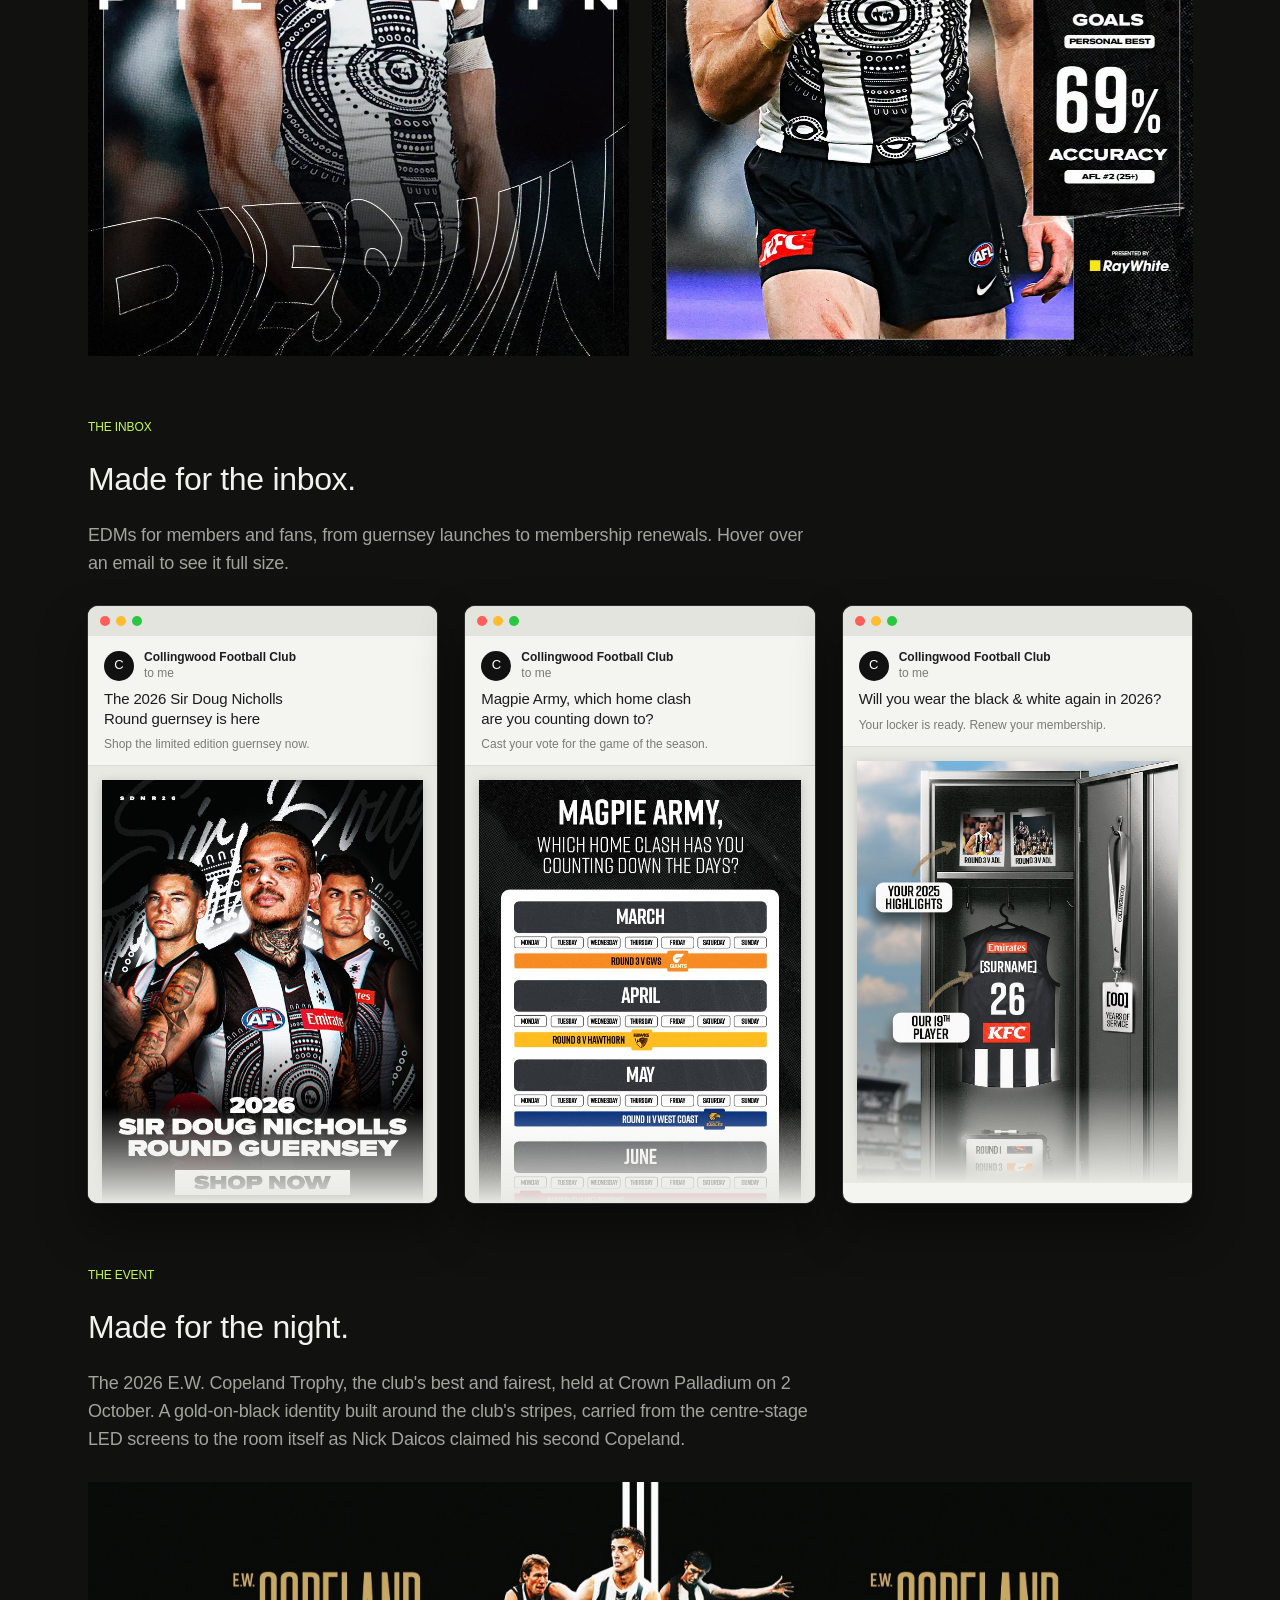
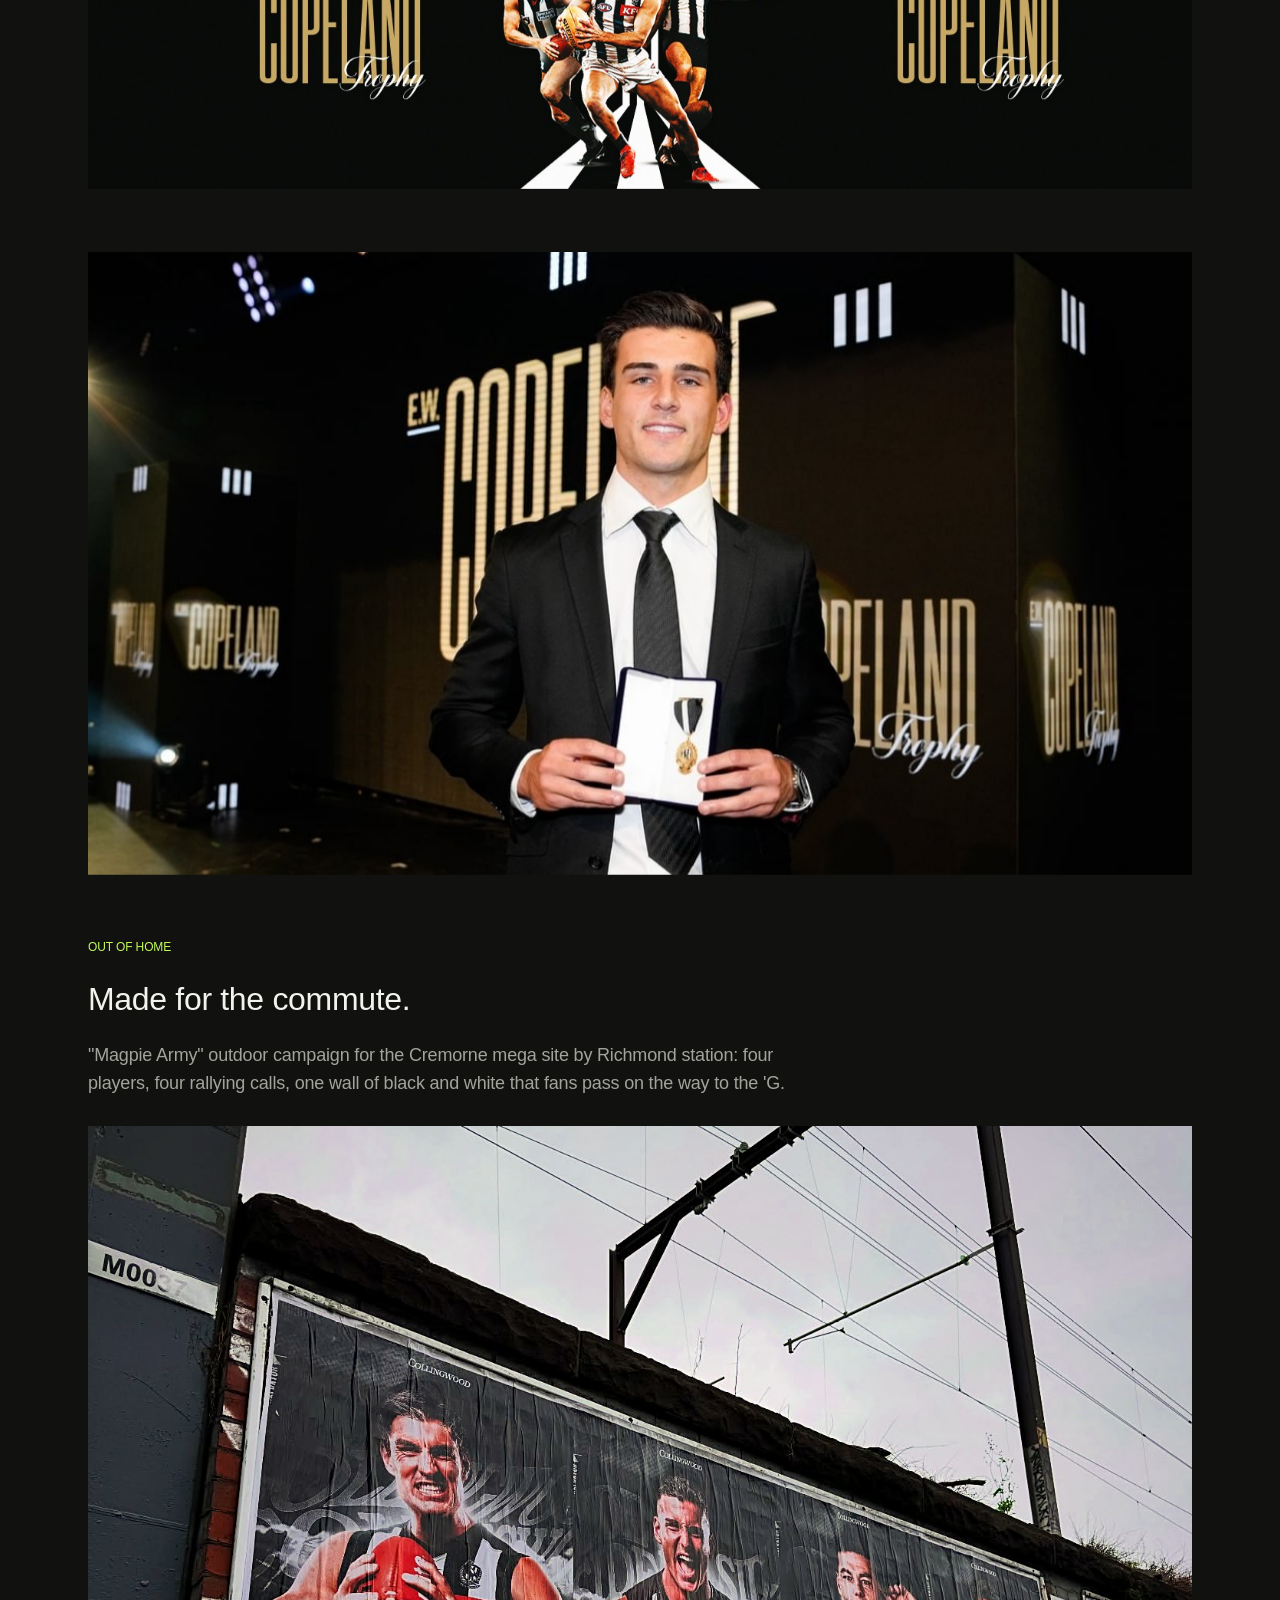
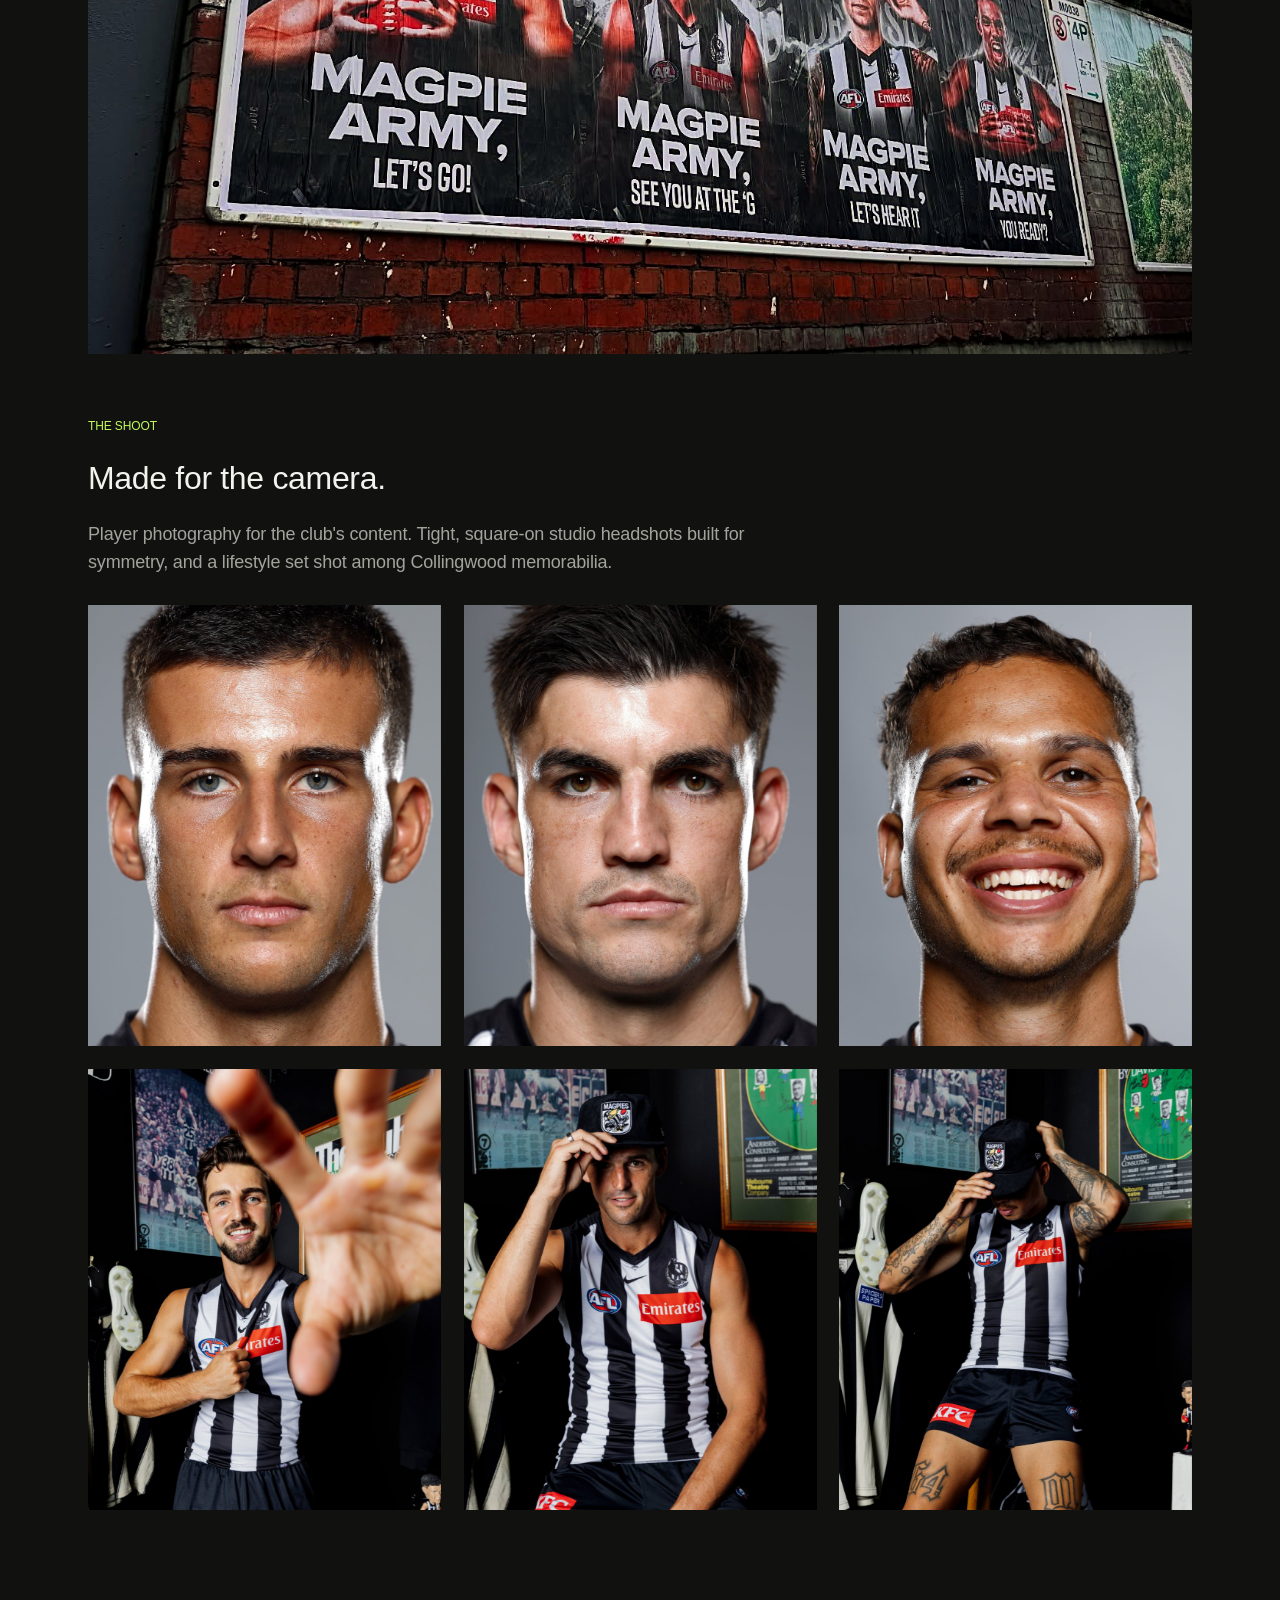
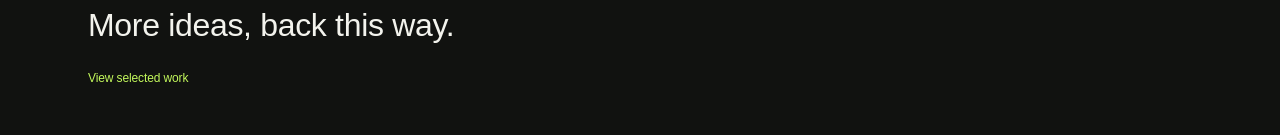
==== commit aaf2ac19: "Collingwood: real photo of the Magpie Army billboard Co-Authored-By: Claude Fable 5.2 <noreply@anthr" ====
--- a/work/collingwood-football-club/index.html
+++ b/work/collingwood-football-club/index.html
@@ -91,11 +91,8 @@
     <p class="body">"Magpie Army" outdoor campaign for the Cremorne mega site by Richmond station: four players, four rallying calls, one wall of black and white that fans pass on the way to the 'G.</p>
   </section>
 
-  <div class="shots posters4">
-    <figure><img src="../../images/cfc-ooh-poster-1.jpg" alt="Magpie Army poster: Let's go" width="1037" height="1608"></figure>
-    <figure><img src="../../images/cfc-ooh-poster-2.jpg" alt="Magpie Army poster: See you at the 'G" width="1037" height="1608"></figure>
-    <figure><img src="../../images/cfc-ooh-poster-3.jpg" alt="Magpie Army poster: Let's hear it" width="1037" height="1608"></figure>
-    <figure><img src="../../images/cfc-ooh-poster-4.jpg" alt="Magpie Army poster: You ready?" width="1037" height="1608"></figure>
+  <div class="shots">
+    <figure class="wide"><img src="../../images/cfc-ooh-cremorne.jpg" alt="Magpie Army billboard with four Collingwood players, photographed on a brick wall beside the train line" width="1440" height="1080"></figure>
   </div>
 
   <section class="direction">
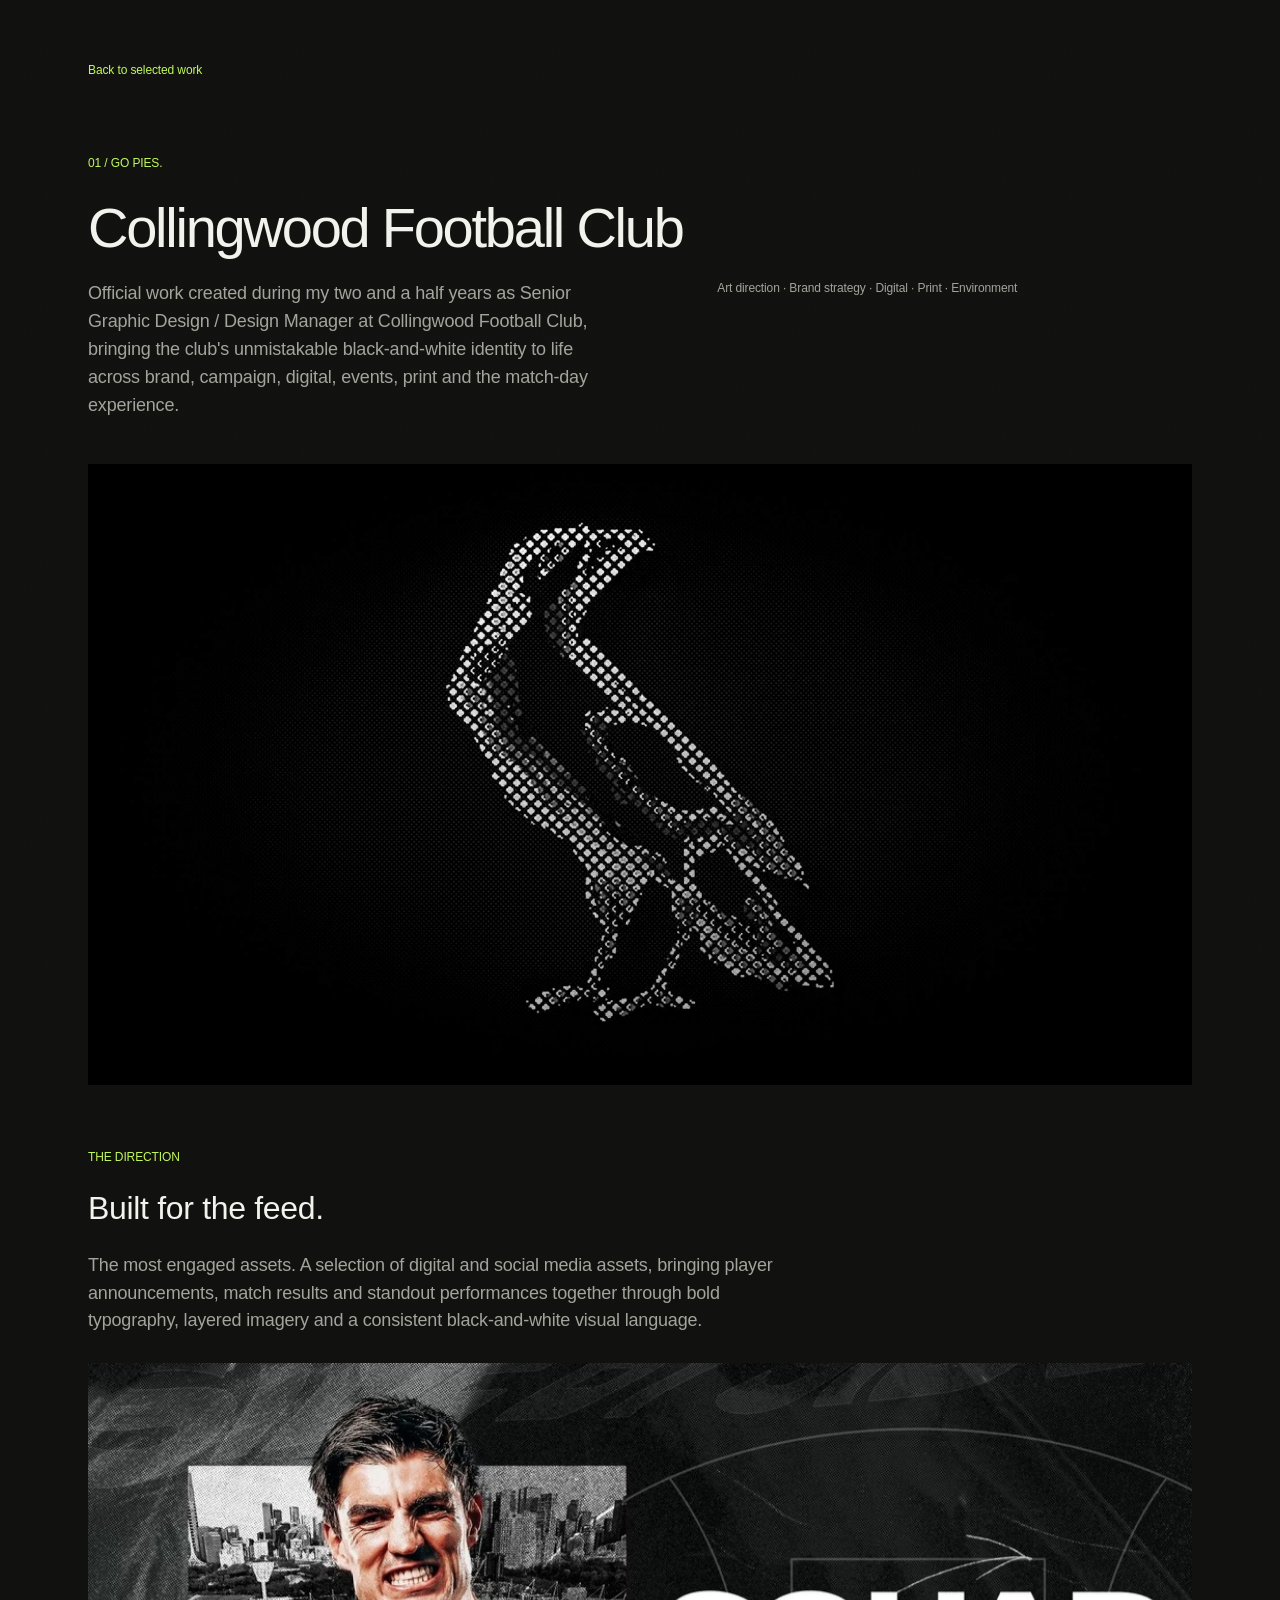
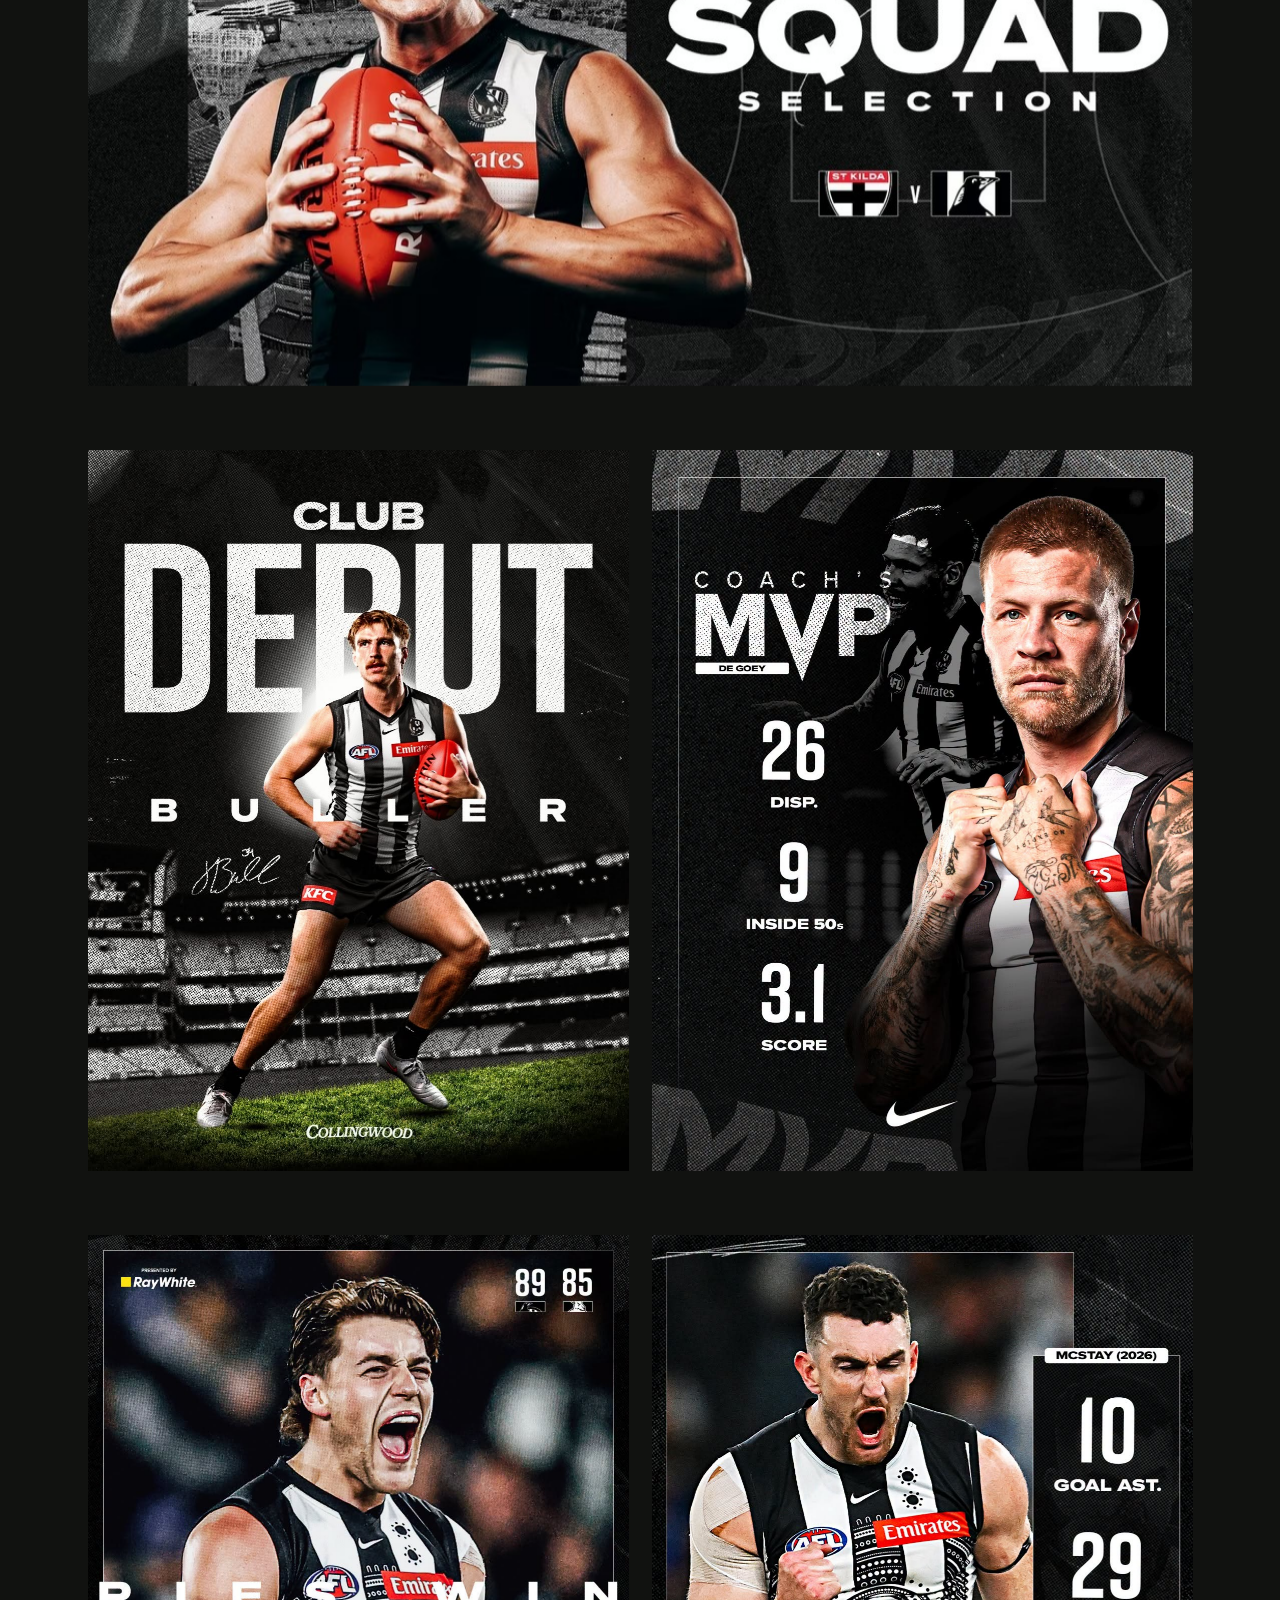
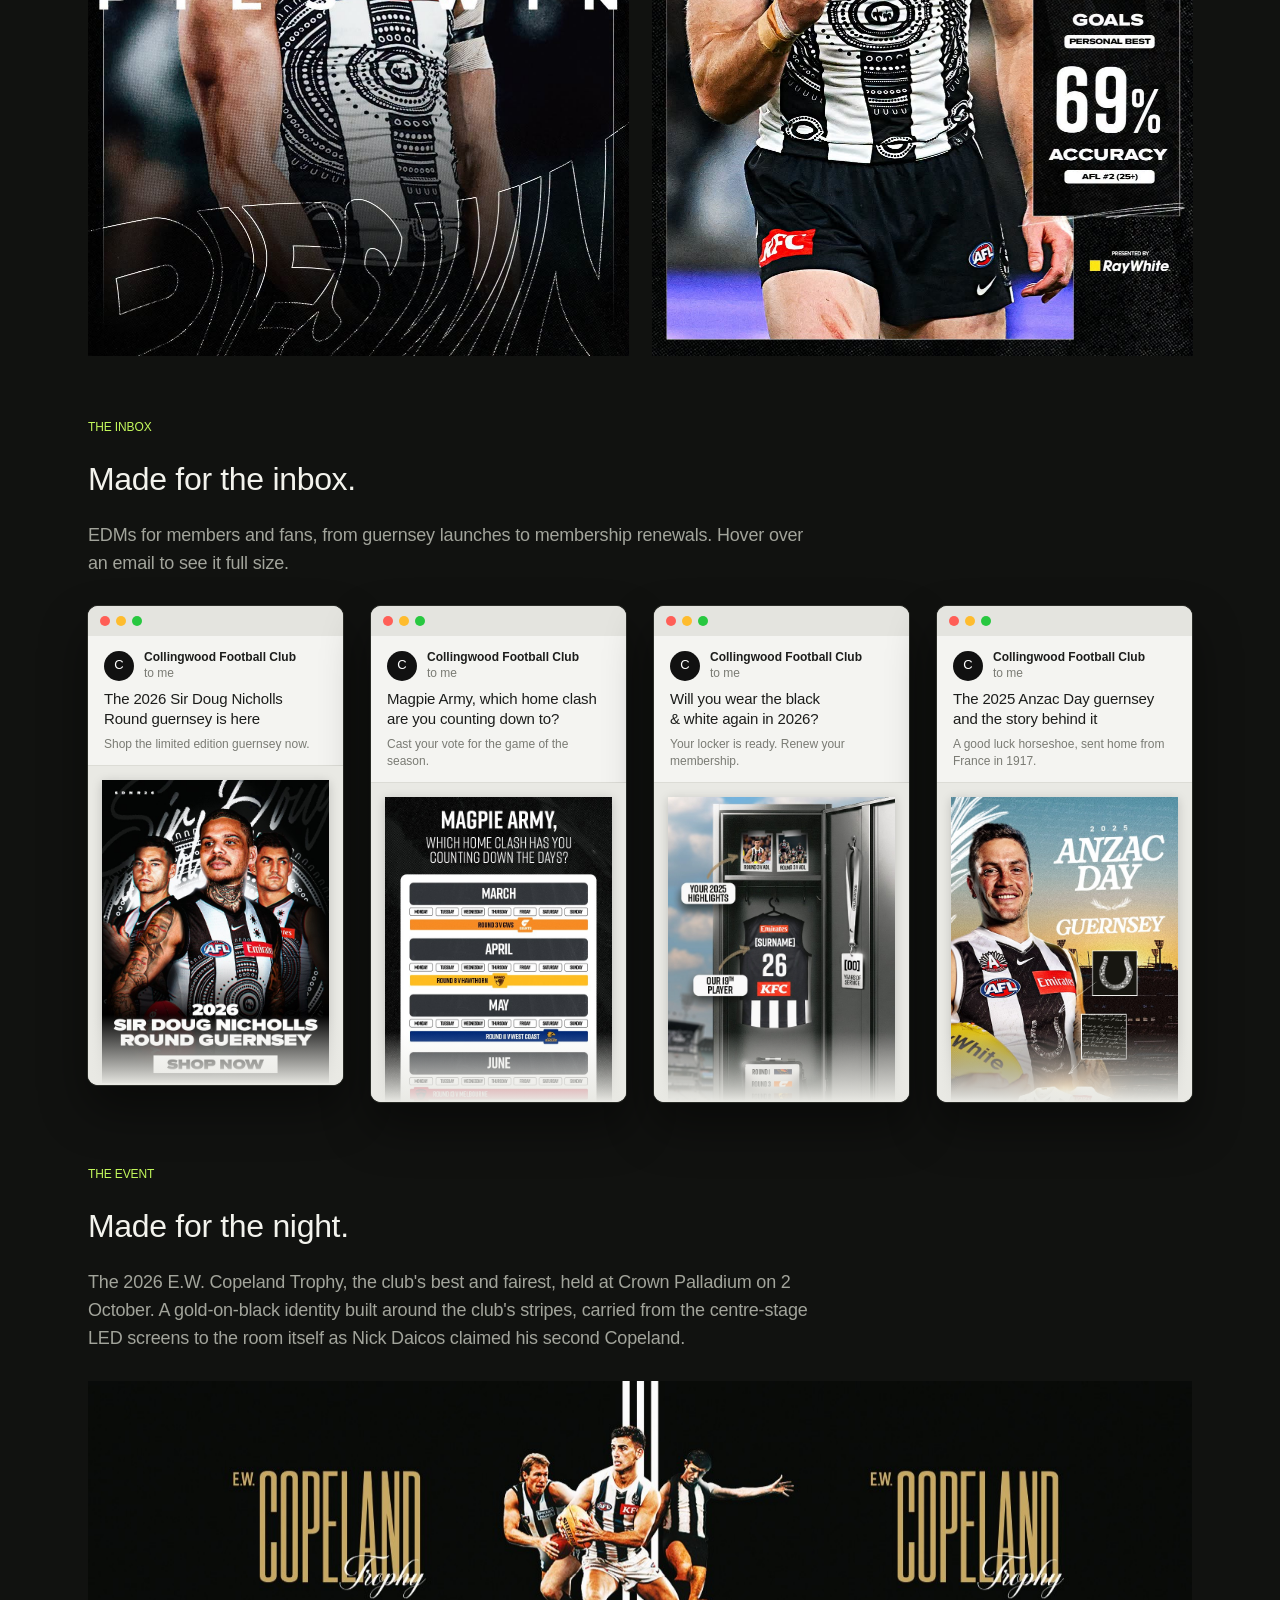
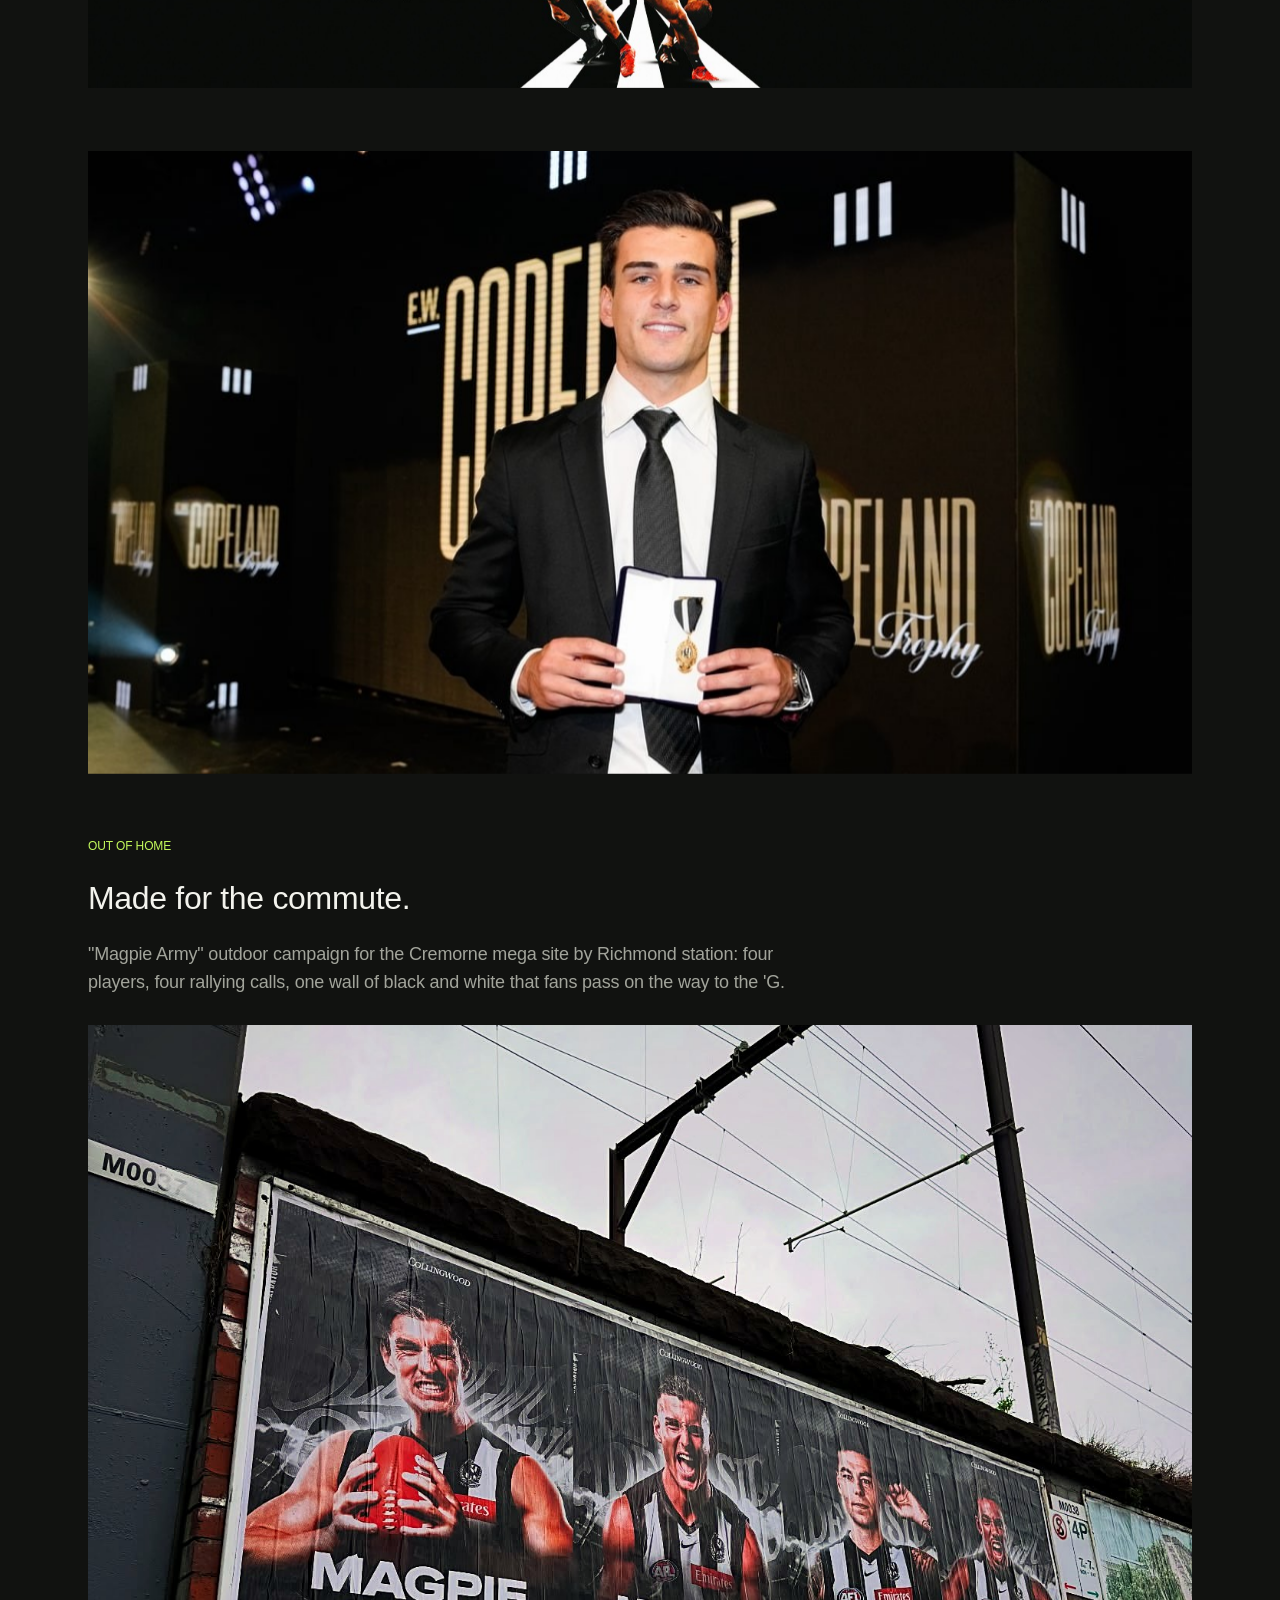
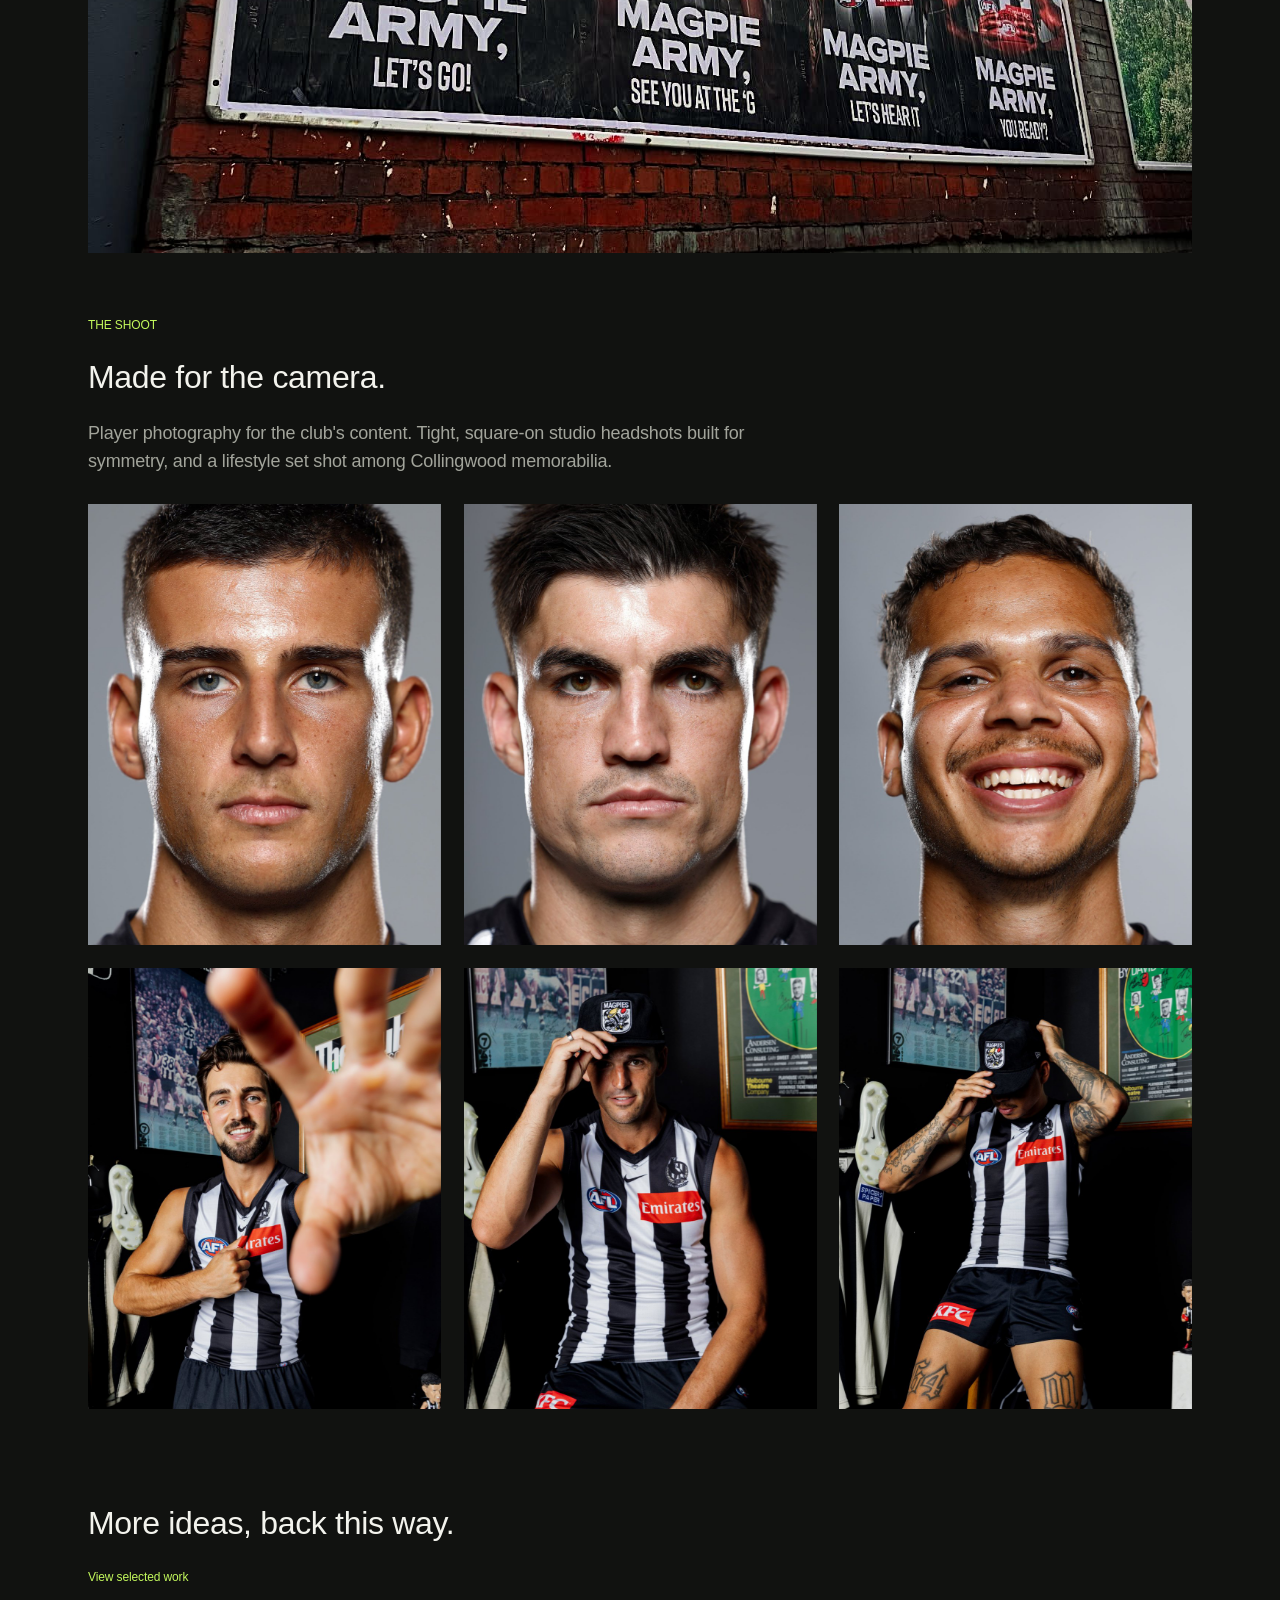
==== commit c592d074: "Collingwood: add Anzac Day guernsey EDM Co-Authored-By: Claude Fable 5.2 <noreply@anthropic.com> Cla" ====
--- a/work/collingwood-football-club/index.html
+++ b/work/collingwood-football-club/index.html
@@ -72,6 +72,15 @@
       </div>
       <div class="email-body"><img src="../../images/cfc-edm-membership-locker.jpg" alt="Membership renewal EDM with a personalised locker" width="600" height="1000" loading="lazy"></div>
     </figure>
+    <figure class="email" tabindex="0" data-edm="../../images/cfc-edm-anzac-guernsey.jpg" data-w="600" data-h="2075">
+      <div class="email-bar" aria-hidden="true"><span></span><span></span><span></span></div>
+      <div class="email-head">
+        <p class="email-from"><span class="email-avatar" aria-hidden="true">C</span><span><b>Collingwood Football Club</b><br><span class="email-to">to me</span></span></p>
+        <p class="email-subject">The 2025 Anzac Day guernsey and the story behind it</p>
+        <p class="email-pre">A good luck horseshoe, sent home from France in 1917.</p>
+      </div>
+      <div class="email-body"><img src="../../images/cfc-edm-anzac-guernsey.jpg" alt="2025 Anzac Day guernsey EDM telling the story of the good luck horseshoe" width="600" height="2075" loading="lazy"></div>
+    </figure>
   </div>
 
   <section class="direction">
--- a/styles.css
+++ b/styles.css
@@ -273,8 +273,9 @@
 .feature-media video{display:block;width:100%;height:auto;aspect-ratio:16/9;object-fit:cover;background:#000}
 
 /* EDMs shown as email-client windows; hover (or tap) pops the full design out */
-.emails{margin-top:28px;display:grid;grid-template-columns:minmax(0,1fr);gap:clamp(16px,3vw,28px)}
-@media (min-width:760px){.emails{grid-template-columns:repeat(3,minmax(0,1fr))}}
+.emails{margin-top:28px;display:grid;align-items:start;grid-template-columns:minmax(0,1fr);gap:clamp(16px,3vw,28px)}
+@media (min-width:640px){.emails{grid-template-columns:repeat(2,minmax(0,1fr))}}
+@media (min-width:1040px){.emails{grid-template-columns:repeat(4,minmax(0,1fr))}}
 .email{margin:0;min-width:0;background:#f4f4f1;color:#1c1d1b;border-radius:10px;overflow:hidden;box-shadow:0 0 0 1px #2a2c27,0 24px 48px rgba(0,0,0,.45);cursor:zoom-in;transition:transform .5s var(--ease),box-shadow .5s var(--ease);outline:none}
 .email:hover,.email:focus-visible{transform:translateY(-6px);box-shadow:0 0 0 1px var(--accent),0 34px 60px rgba(0,0,0,.55)}
 .email-bar{display:flex;gap:6px;padding:10px 12px;background:#e4e4df}
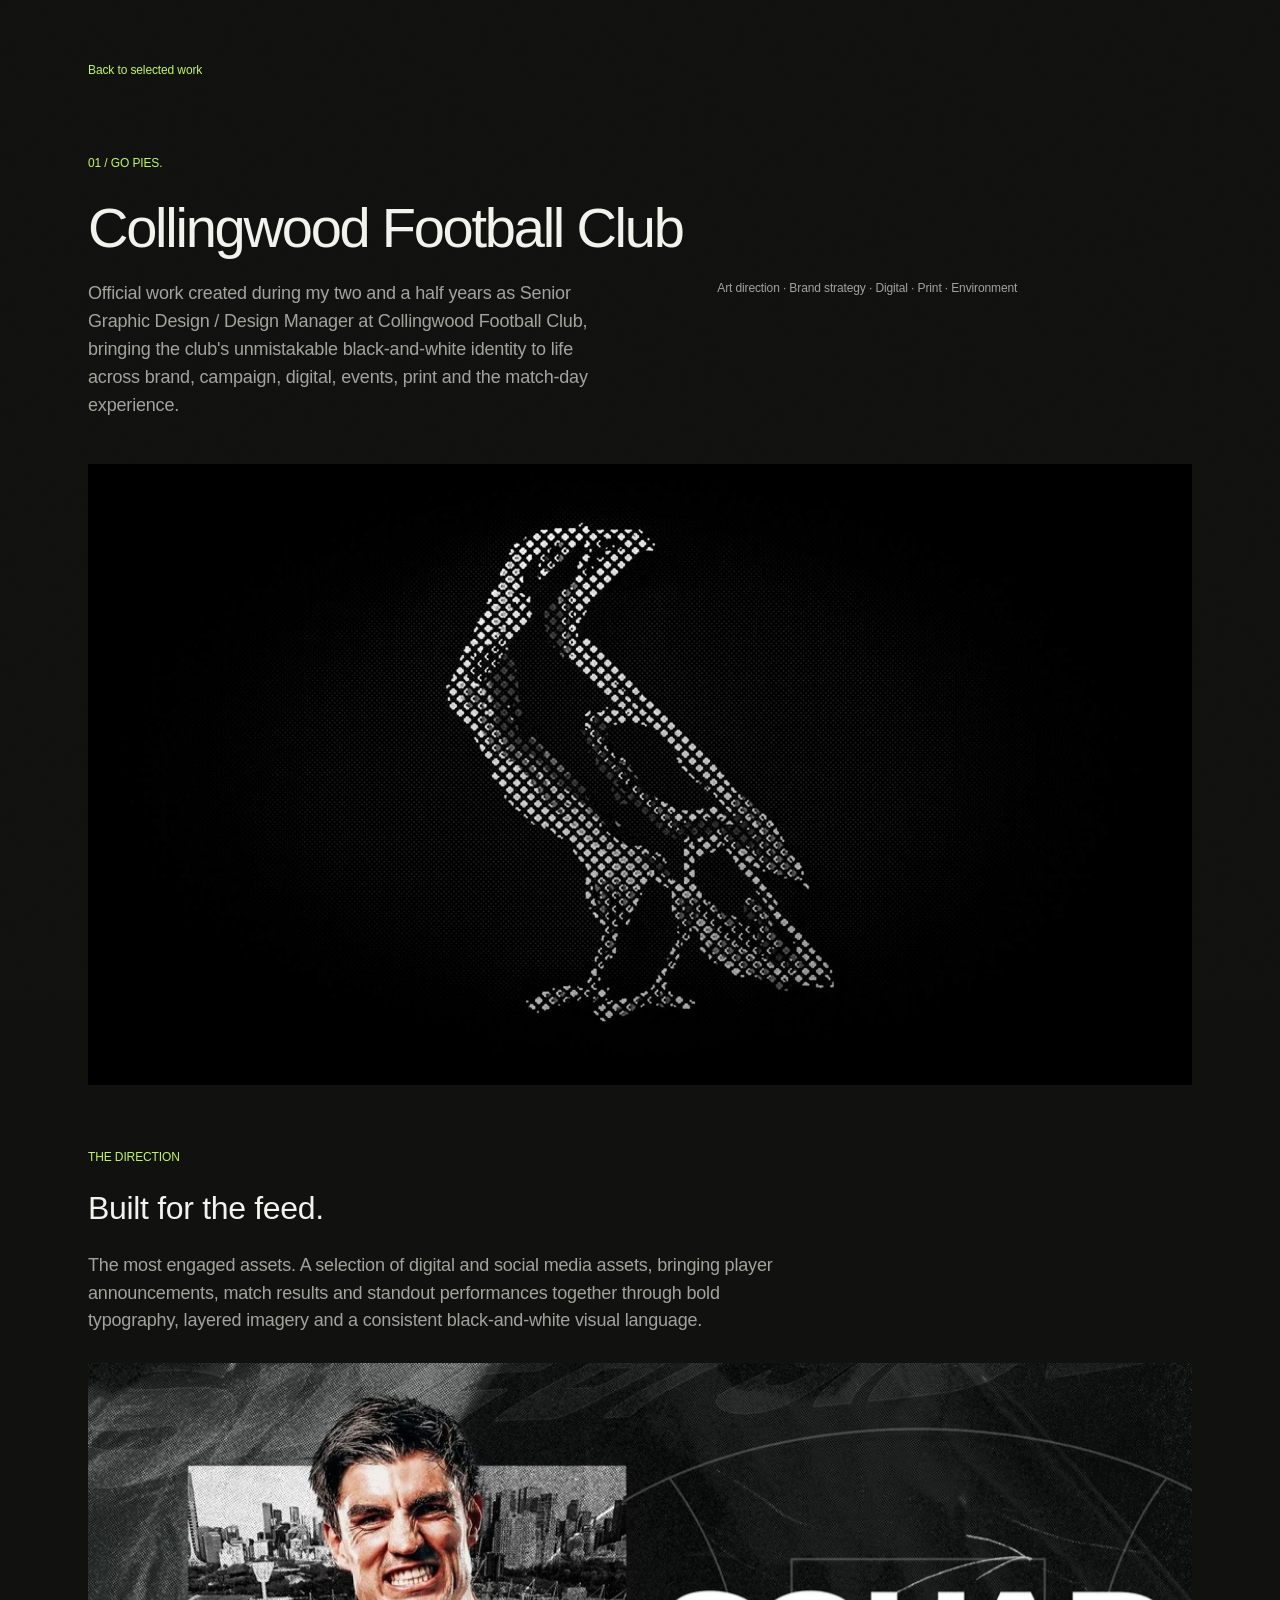
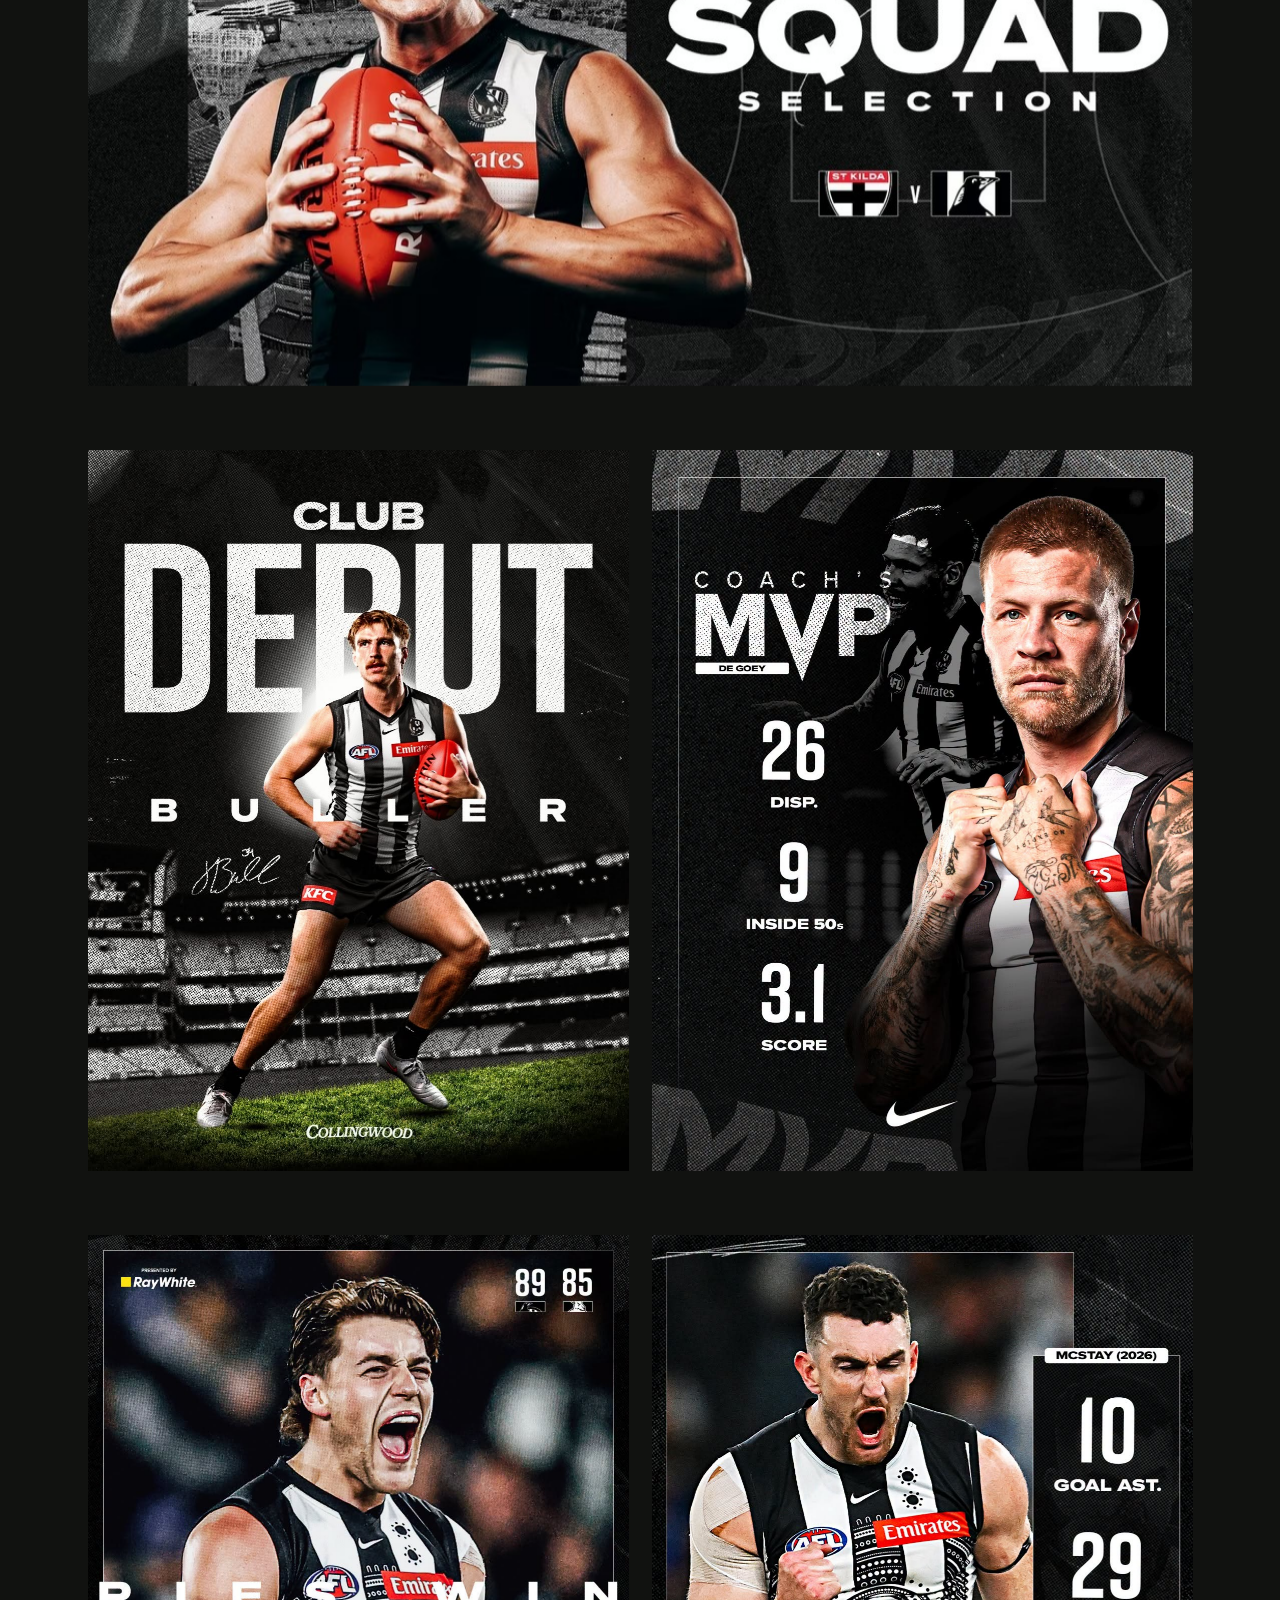
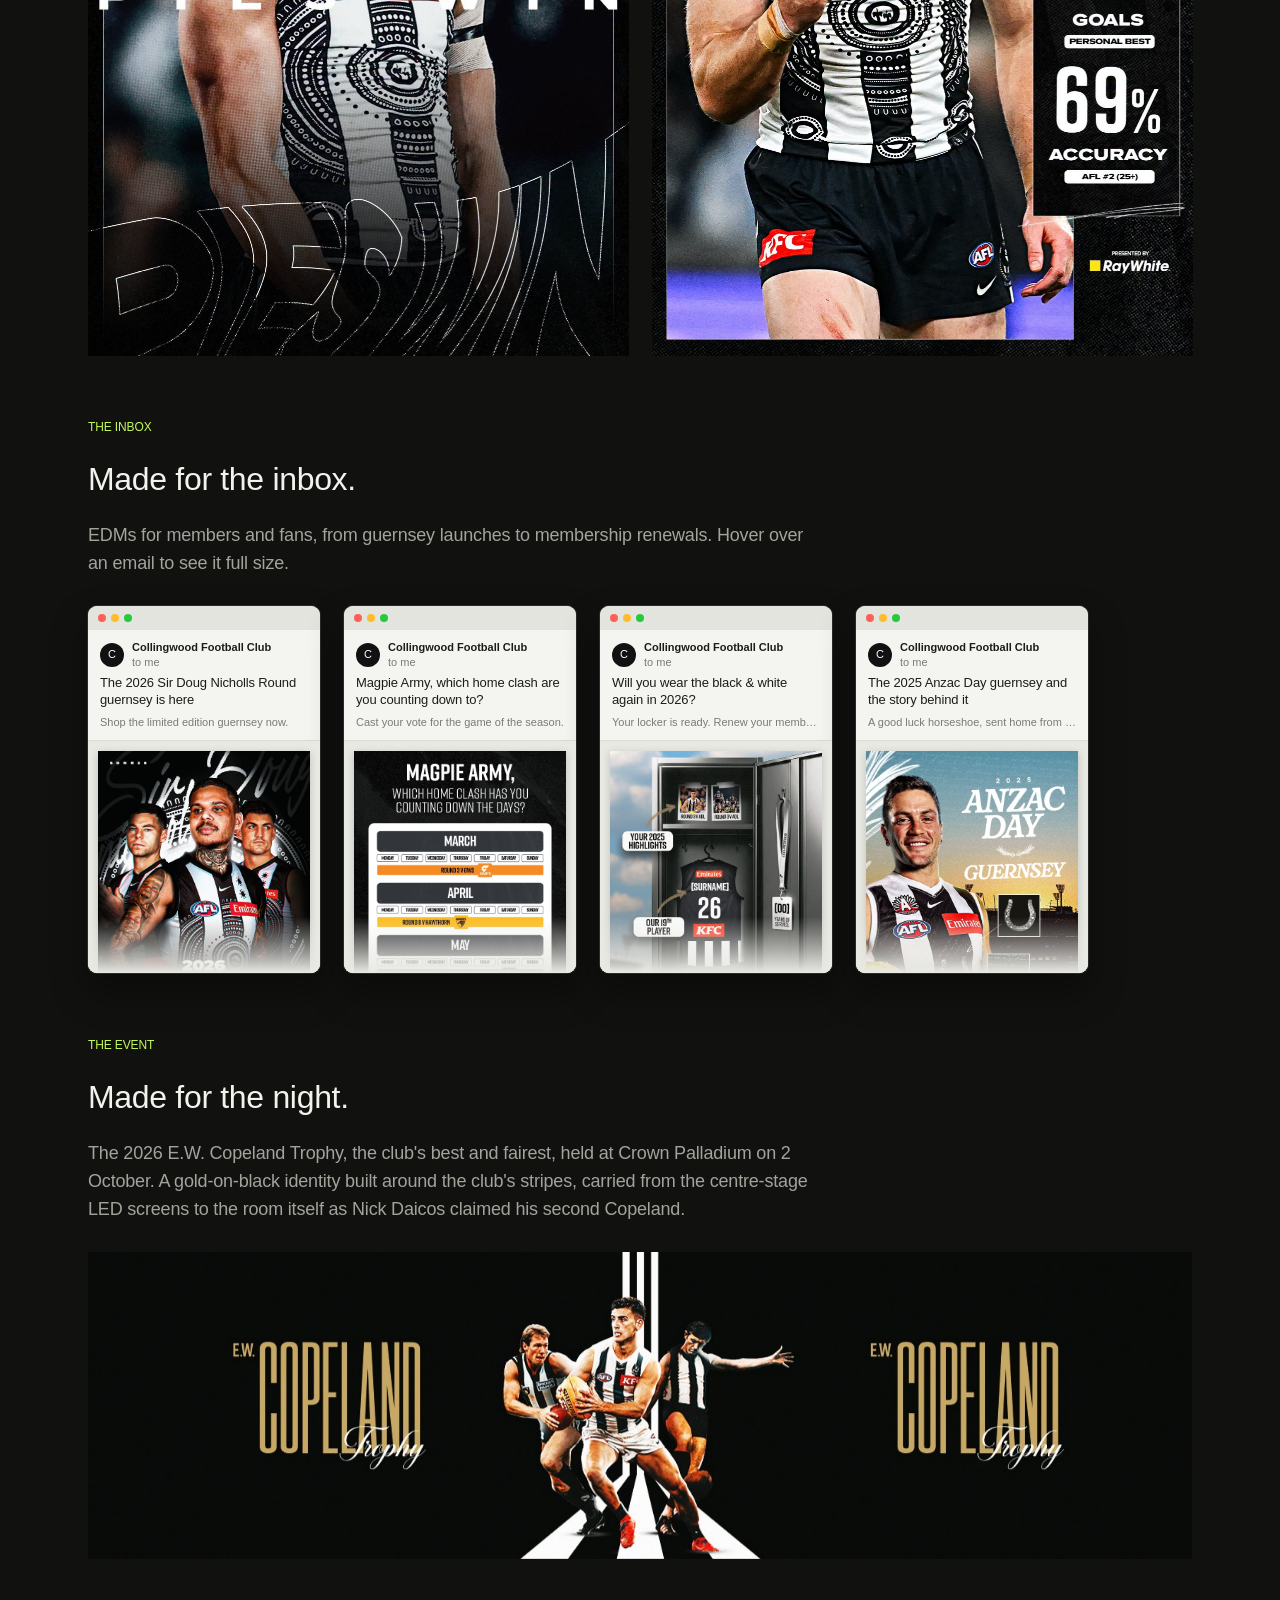
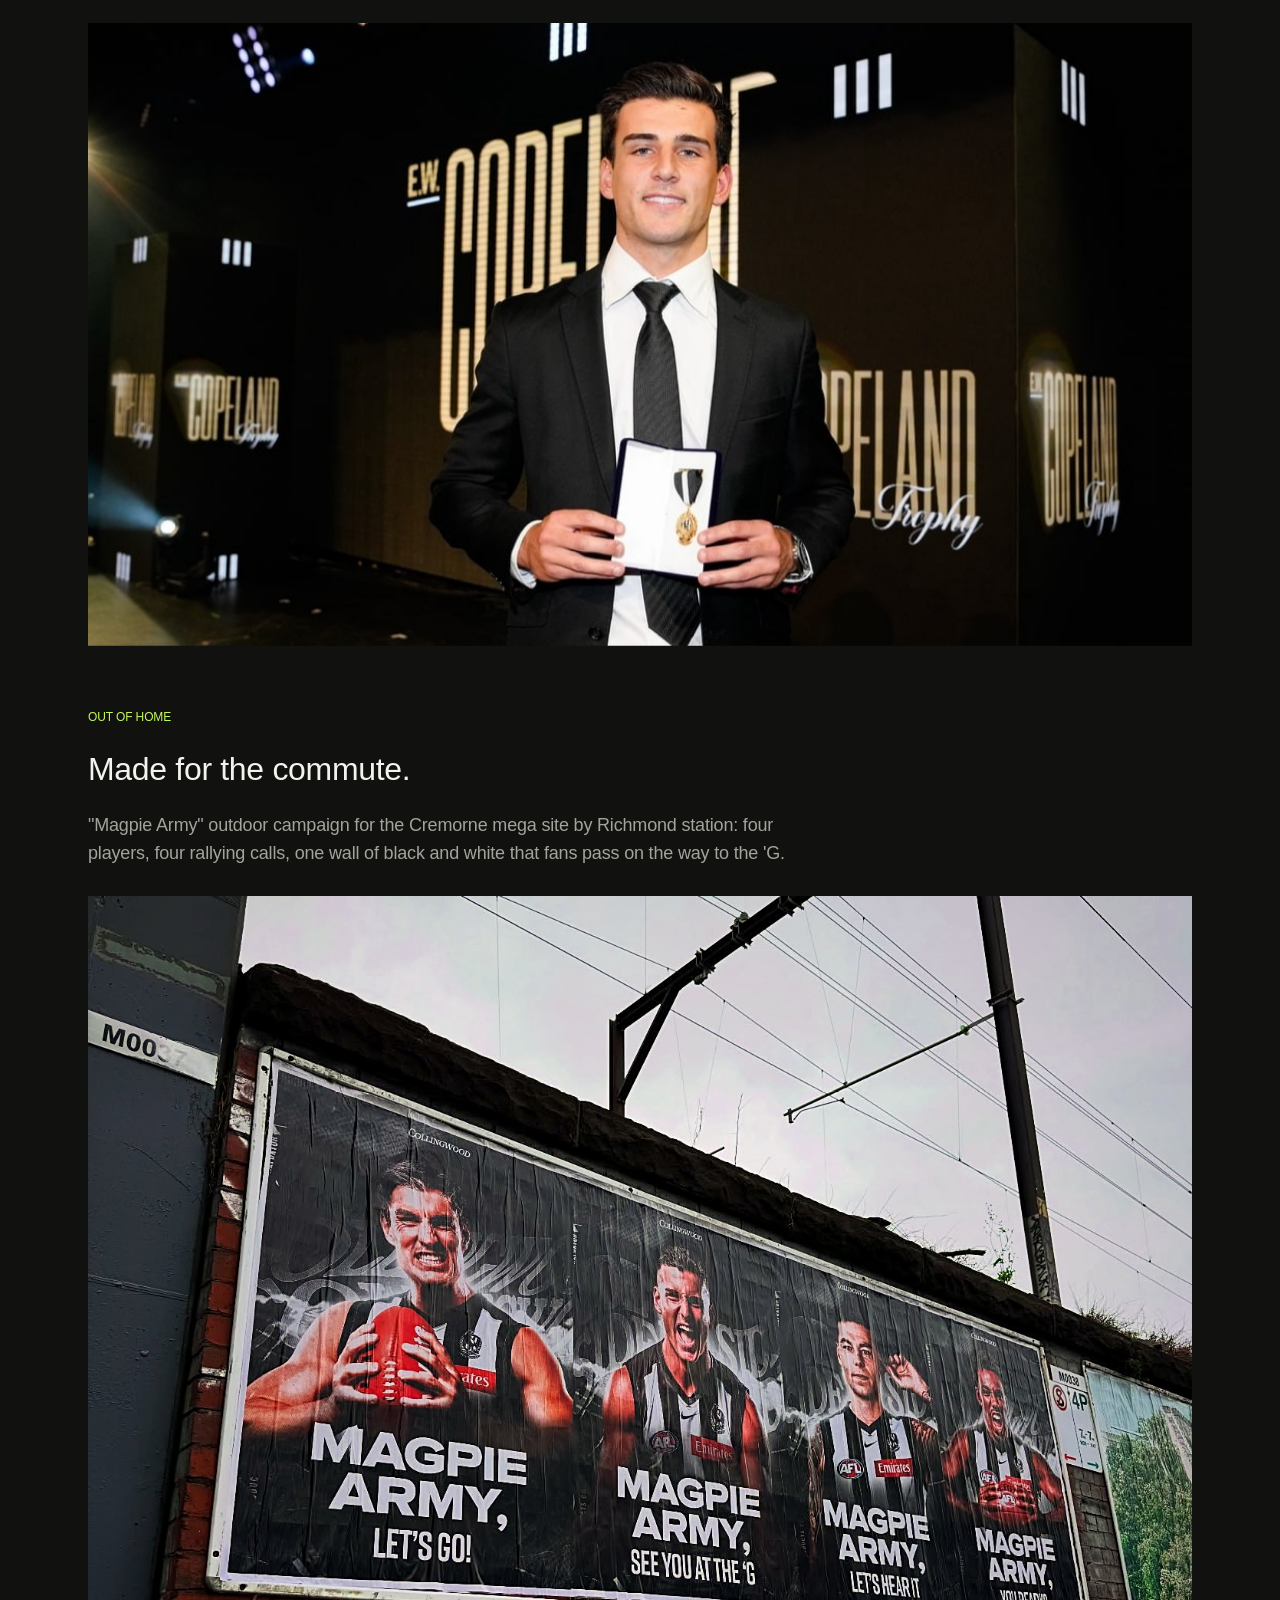
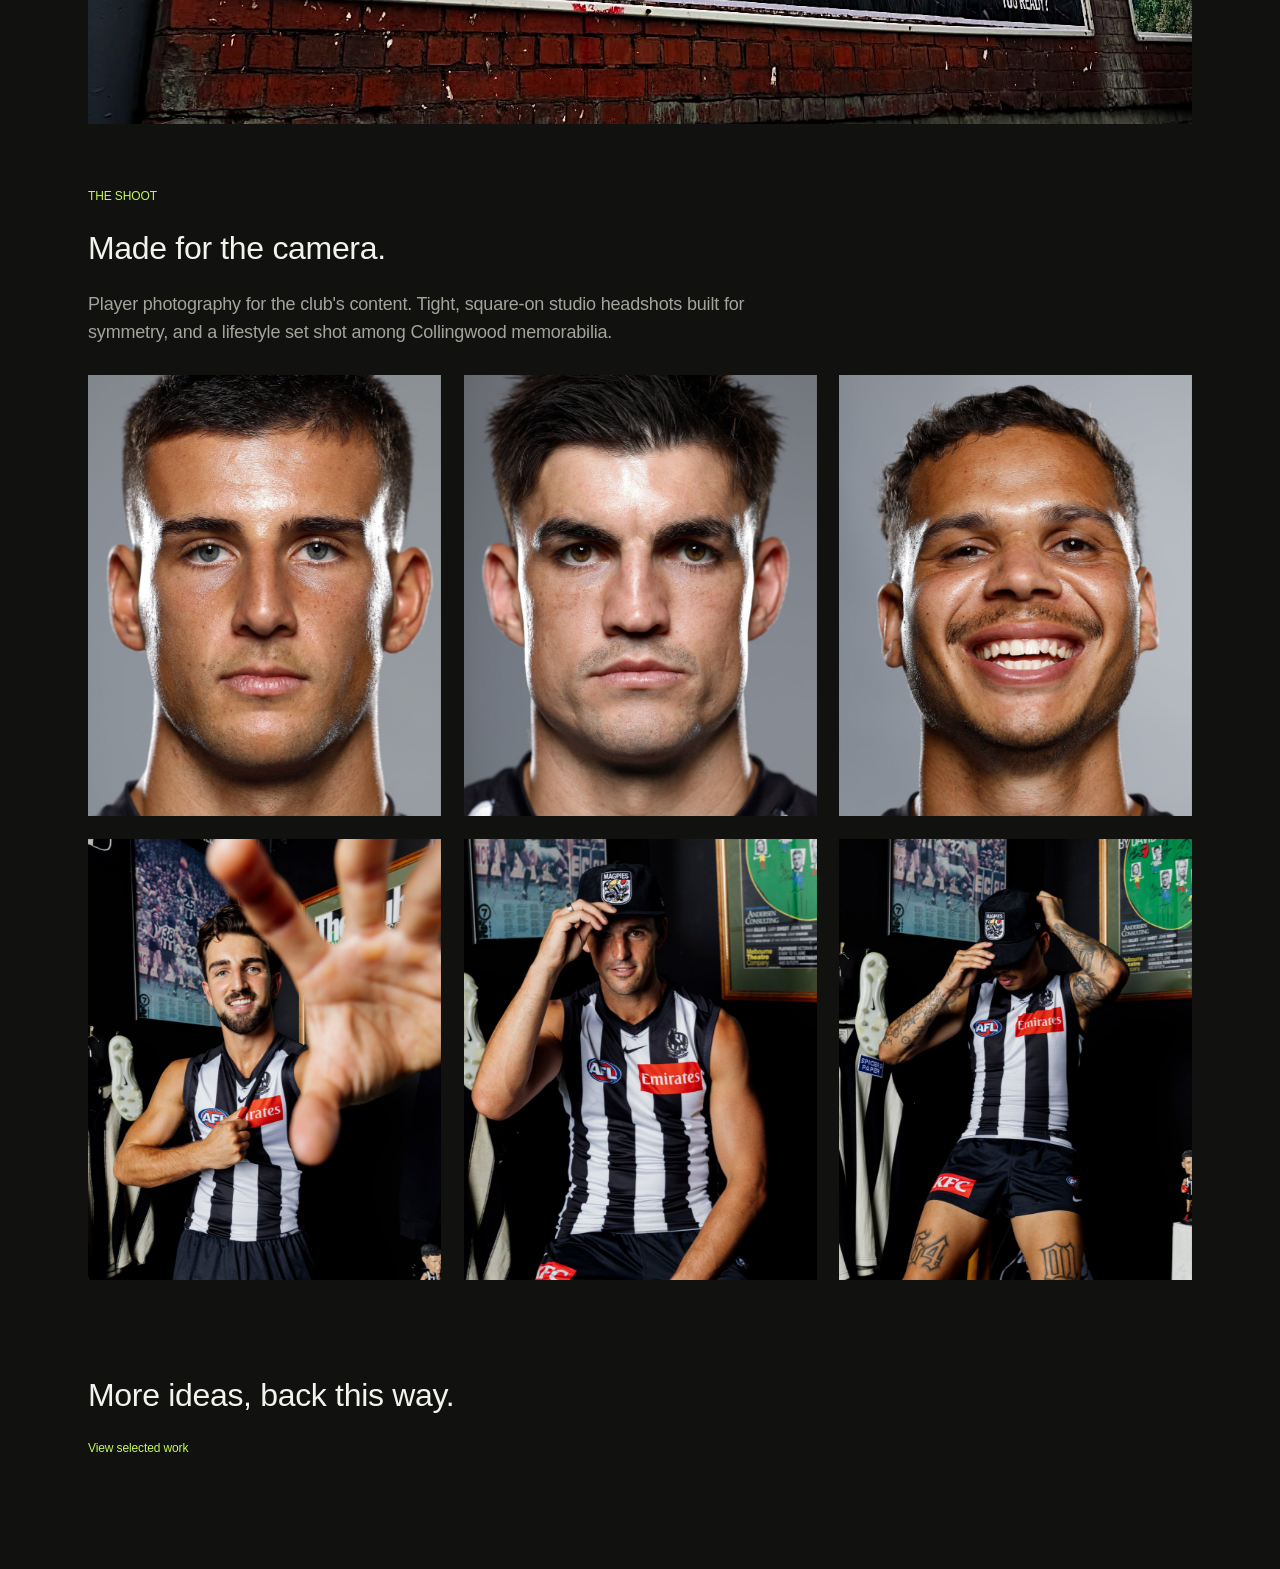
==== commit 11caedc3: "Version CSS and JS links so updates show immediately Co-Authored-By: Claude Opus 5.5 <noreply@anthro" ====
--- a/work/collingwood-football-club/index.html
+++ b/work/collingwood-football-club/index.html
@@ -9,7 +9,7 @@
 <link rel="preconnect" href="https://api.fontshare.com">
 <link rel="stylesheet" href="https://api.fontshare.com/v2/css?f[]=switzer@400,500&display=swap">
 <link rel="stylesheet" href="https://fonts.googleapis.com/css2?family=Pirata+One&display=swap">
-<link rel="stylesheet" href="../../styles.css">
+<link rel="stylesheet" href="../../styles.css?v=202611201029">
 </head>
 <body>
 <div class="page">
@@ -127,6 +127,6 @@
     <p class="label"><a class="link" href="../../index.html">View selected work</a></p>
   </section>
 </div>
-<script src="../../site.js"></script>
+<script src="../../site.js?v=202611201029"></script>
 </body>
 </html>
--- a/styles.css
+++ b/styles.css
@@ -272,36 +272,86 @@
 .feature-media{margin:clamp(28px,6vw,44px) 0 0;max-width:100%}
 .feature-media video{display:block;width:100%;height:auto;aspect-ratio:16/9;object-fit:cover;background:#000}
 
-/* EDMs shown as email-client windows; hover (or tap) pops the full design out */
-.emails{margin-top:28px;display:grid;align-items:start;grid-template-columns:minmax(0,1fr);gap:clamp(16px,3vw,28px)}
-@media (min-width:640px){.emails{grid-template-columns:repeat(2,minmax(0,1fr))}}
-@media (min-width:1040px){.emails{grid-template-columns:repeat(4,minmax(0,1fr))}}
-.email{margin:0;min-width:0;background:#f4f4f1;color:#1c1d1b;border-radius:10px;overflow:hidden;box-shadow:0 0 0 1px #2a2c27,0 24px 48px rgba(0,0,0,.45);cursor:zoom-in;transition:transform .5s var(--ease),box-shadow .5s var(--ease);outline:none}
-.email:hover,.email:focus-visible{transform:translateY(-6px);box-shadow:0 0 0 1px var(--accent),0 34px 60px rgba(0,0,0,.55)}
-.email-bar{display:flex;gap:6px;padding:10px 12px;background:#e4e4df}
-.email-bar span{width:10px;height:10px;border-radius:50%;background:#c9c9c3}
+/* EDMs shown as small email-client windows, all one size; hover (or tap) pops the whole design out */
+.emails{margin-top:28px;display:grid;align-items:start;justify-content:start;grid-template-columns:repeat(2,minmax(0,1fr));gap:clamp(12px,2.4vw,24px)}
+@media (min-width:760px){.emails{grid-template-columns:repeat(4,minmax(0,232px))}}
+.email{margin:0;min-width:0;background:#f4f4f1;color:#1c1d1b;border-radius:9px;overflow:hidden;box-shadow:0 0 0 1px #2a2c27,0 18px 36px rgba(0,0,0,.4);cursor:zoom-in;transition:transform .6s cubic-bezier(.22,1,.36,1),box-shadow .6s cubic-bezier(.22,1,.36,1);outline:none}
+.email:hover,.email:focus-visible{transform:translateY(-5px);box-shadow:0 0 0 1px var(--accent),0 28px 50px rgba(0,0,0,.5)}
+.email-bar{display:flex;gap:5px;padding:8px 10px;background:#e4e4df}
+.email-bar span{width:8px;height:8px;border-radius:50%;background:#c9c9c3}
 .email-bar span:first-child{background:#ff5f57}.email-bar span:nth-child(2){background:#febc2e}.email-bar span:nth-child(3){background:#28c840}
-.email-head{padding:14px 16px 12px;border-bottom:1px solid #dcdcd6;display:grid;gap:8px}
+.email-head{padding:10px 12px;border-bottom:1px solid #dcdcd6;display:grid;gap:6px}
 .email-head p{margin:0}
-.email-from{display:flex;gap:10px;align-items:center;font-size:12px;line-height:1.3}
+.email-from{display:flex;gap:8px;align-items:center;font-size:11px;line-height:1.3;white-space:nowrap;overflow:hidden}
+.email-from>span:last-child{min-width:0;overflow:hidden;text-overflow:ellipsis}
 .email-to{color:#7a7b74}
-.email-avatar{flex:none;width:30px;height:30px;border-radius:50%;background:#111;color:#fff;display:grid;place-items:center;font-weight:500;font-size:13px}
-.email-subject{font-size:15px;font-weight:500;line-height:1.3;letter-spacing:-.01em;text-wrap:balance}
-.email-pre{font-size:12px;color:#7a7b74;line-height:1.4}
-.email-body{background:#e9e9e4;padding:14px 14px 0;aspect-ratio:4/5;overflow:hidden;position:relative}
-.email-body::after{content:"";position:absolute;inset:auto 0 0;height:22%;background:linear-gradient(transparent,#e9e9e4);pointer-events:none}
-.email-body img{display:block;width:100%;height:auto;box-shadow:0 2px 10px rgba(0,0,0,.18)}
-.edm-pop{position:fixed;inset:0;z-index:60;display:grid;place-items:center;padding:max(16px,4vh) max(16px,env(safe-area-inset-right,0px)) max(16px,4vh) max(16px,env(safe-area-inset-left,0px));background:rgba(8,8,7,.72);opacity:0;visibility:hidden;pointer-events:none;transition:opacity .35s var(--ease),visibility 0s linear .35s}
-.edm-pop.on{opacity:1;visibility:visible;transition:opacity .35s var(--ease)}
-.edm-frame{width:min(560px,100%);max-height:92vh;overflow:hidden;border-radius:8px;box-shadow:0 40px 90px rgba(0,0,0,.7);background:#111;transform:scale(.94);transition:transform .45s var(--ease)}
-.edm-pop.on .edm-frame{transform:scale(1)}
-.edm-frame img{display:block;width:100%;height:auto;will-change:transform}
+.email-avatar{flex:none;width:24px;height:24px;border-radius:50%;background:#111;color:#fff;display:grid;place-items:center;font-weight:500;font-size:11px}
+.email-subject{font-size:13px;font-weight:500;line-height:1.3;letter-spacing:-.01em;height:2.6em;overflow:hidden;display:-webkit-box;-webkit-line-clamp:2;-webkit-box-orient:vertical}
+.email-pre{font-size:11px;color:#7a7b74;line-height:1.4;white-space:nowrap;overflow:hidden;text-overflow:ellipsis}
+.email-body{background:#e9e9e4;padding:10px 10px 0;aspect-ratio:1/1;overflow:hidden;position:relative}
+.email-body::after{content:"";position:absolute;inset:auto 0 0;height:24%;background:linear-gradient(transparent,#e9e9e4);pointer-events:none}
+.email-body img{display:block;width:100%;height:auto;box-shadow:0 2px 8px rgba(0,0,0,.18)}
+.edm-pop{position:fixed;inset:0;z-index:60;display:grid;place-items:center;padding:4vh max(16px,env(safe-area-inset-right,0px)) 4vh max(16px,env(safe-area-inset-left,0px));background:rgba(8,8,7,.78);opacity:0;visibility:hidden;pointer-events:none;transition:opacity .5s cubic-bezier(.22,1,.36,1),visibility 0s linear .5s}
+.edm-pop.on{opacity:1;visibility:visible;transition:opacity .5s cubic-bezier(.22,1,.36,1)}
+.edm-full{display:block;width:auto;height:auto;max-width:100%;max-height:92vh;border-radius:6px;box-shadow:0 40px 90px rgba(0,0,0,.7);opacity:0;transform:translateY(18px) scale(.94);transition:transform .7s cubic-bezier(.22,1,.36,1),opacity .5s ease;will-change:transform,opacity}
+.edm-pop.on .edm-full{opacity:1;transform:none}
 .edm-pop.touch{pointer-events:auto;cursor:zoom-out}
-.edm-pop.touch .edm-frame{overflow-y:auto;overscroll-behavior:contain}
 @media (hover:hover) and (pointer:fine){.edm-hint-touch{display:none}}
 @media not ((hover:hover) and (pointer:fine)){.edm-hint-mouse{display:none}}
-@media (prefers-reduced-motion:reduce){.email,.edm-pop,.edm-frame{transition:none}}
+@media (prefers-reduced-motion:reduce){.email,.edm-pop,.edm-full{transition:none}}
 
 /* four outdoor posters: one row on desktop, 2x2 on phones */
 .shots.posters4{grid-template-columns:repeat(2,minmax(0,1fr));gap:clamp(8px,2vw,16px)}
 @media (min-width:760px){.shots.posters4{grid-template-columns:repeat(4,minmax(0,1fr))}}
+
+/* style guide: the whole document, page after page */
+.guide{margin-top:clamp(28px,6vw,44px);display:grid;gap:clamp(10px,2vw,20px)}
+.guide figure{margin:0;min-width:0;box-shadow:0 0 0 1px var(--line)}
+.guide img{display:block;width:100%;height:auto}
+
+/* about: on wide screens the label becomes a headline the same size as the hero */
+.wide-only{display:none}
+@media (min-width:700px){
+  .wide-only{display:inline}
+  .about>h2{font-size:clamp(34px,5.4vw,56px);font-weight:500;line-height:1.08;letter-spacing:-.04em;text-transform:none;color:var(--text)}
+}
+
+/* ---------- music player ---------- */
+.music{position:fixed;z-index:50;left:max(16px,env(safe-area-inset-left,0px));bottom:max(16px,env(safe-area-inset-bottom,0px));display:flex;align-items:center;gap:10px;padding:6px 14px 6px 6px;border-radius:999px;
+  background:rgba(17,18,16,.82);-webkit-backdrop-filter:blur(12px);backdrop-filter:blur(12px);box-shadow:0 0 0 1px var(--line),0 14px 34px rgba(0,0,0,.45);color:var(--text);font-size:12px;line-height:1.2;max-width:calc(100vw - 32px)}
+.music button{appearance:none;border:0;background:none;color:inherit;padding:0;cursor:pointer;display:grid;place-items:center}
+.music .music-play{width:34px;height:34px;flex:none;border-radius:50%;background:var(--accent);color:#111210;transition:transform .3s cubic-bezier(.22,1,.36,1)}
+.music .music-play:hover{transform:scale(1.07)}
+.music-play svg{width:16px;height:16px;fill:currentColor}
+.music .i-pause,.music.on .i-play{display:none}
+.music.on .i-pause{display:block}
+.music.loading .music-play{animation:music-wait 1s ease-in-out infinite}
+@keyframes music-wait{50%{opacity:.55}}
+.music-bars{display:flex;align-items:flex-end;gap:2px;height:14px;flex:none}
+.music-bars i{width:2px;height:4px;background:var(--accent);border-radius:1px}
+.music.on .music-bars i{animation:music-bar .9s ease-in-out infinite alternate}
+.music.on .music-bars i:nth-child(2){animation-duration:.7s;animation-delay:-.3s}
+.music.on .music-bars i:nth-child(3){animation-duration:1.1s;animation-delay:-.6s}
+.music.on .music-bars i:nth-child(4){animation-duration:.8s;animation-delay:-.1s}
+@keyframes music-bar{0%{height:3px}100%{height:14px}}
+.music-meta{display:grid;min-width:0;max-width:150px}
+.music-title{white-space:nowrap;overflow:hidden;text-overflow:ellipsis;font-weight:500}
+.music-artist{color:var(--muted);font-size:11px;white-space:nowrap;overflow:hidden;text-overflow:ellipsis}
+.music-mute{width:26px;height:26px;flex:none;color:var(--muted);transition:color .2s}
+.music-mute:hover{color:var(--text)}
+.music-mute svg{width:18px;height:18px}
+.music-mute .spk{fill:currentColor}
+.music-mute .x,.music.muted .music-mute .wave{display:none}
+.music.muted .music-mute .x{display:block}
+.music-vol{--v:60%;appearance:none;-webkit-appearance:none;width:72px;height:16px;background:transparent;cursor:pointer;margin:0}
+.music-vol::-webkit-slider-runnable-track{height:3px;border-radius:2px;background:linear-gradient(90deg,var(--accent) var(--v),var(--line) var(--v))}
+.music-vol::-moz-range-track{height:3px;border-radius:2px;background:linear-gradient(90deg,var(--accent) var(--v),var(--line) var(--v))}
+.music-vol::-webkit-slider-thumb{-webkit-appearance:none;width:11px;height:11px;margin-top:-4px;border-radius:50%;background:var(--text);border:0}
+.music-vol::-moz-range-thumb{width:11px;height:11px;border-radius:50%;background:var(--text);border:0}
+.music button:focus-visible,.music-vol:focus-visible{outline:2px solid var(--accent);outline-offset:3px}
+.music.touch .music-vol{display:none}          /* phones control volume with their own buttons */
+.music.unavailable{display:none}
+.music-frame{position:fixed;left:-9999px;bottom:0;width:1px;height:1px;border:0;opacity:0;pointer-events:none}
+@media (max-width:420px){.music-meta{max-width:110px}}
+@media (prefers-reduced-motion:reduce){.music.on .music-bars i{animation:none;height:10px}.music-play{transition:none}}
+body{padding-bottom:64px}   /* room for the music player at the end of every page */
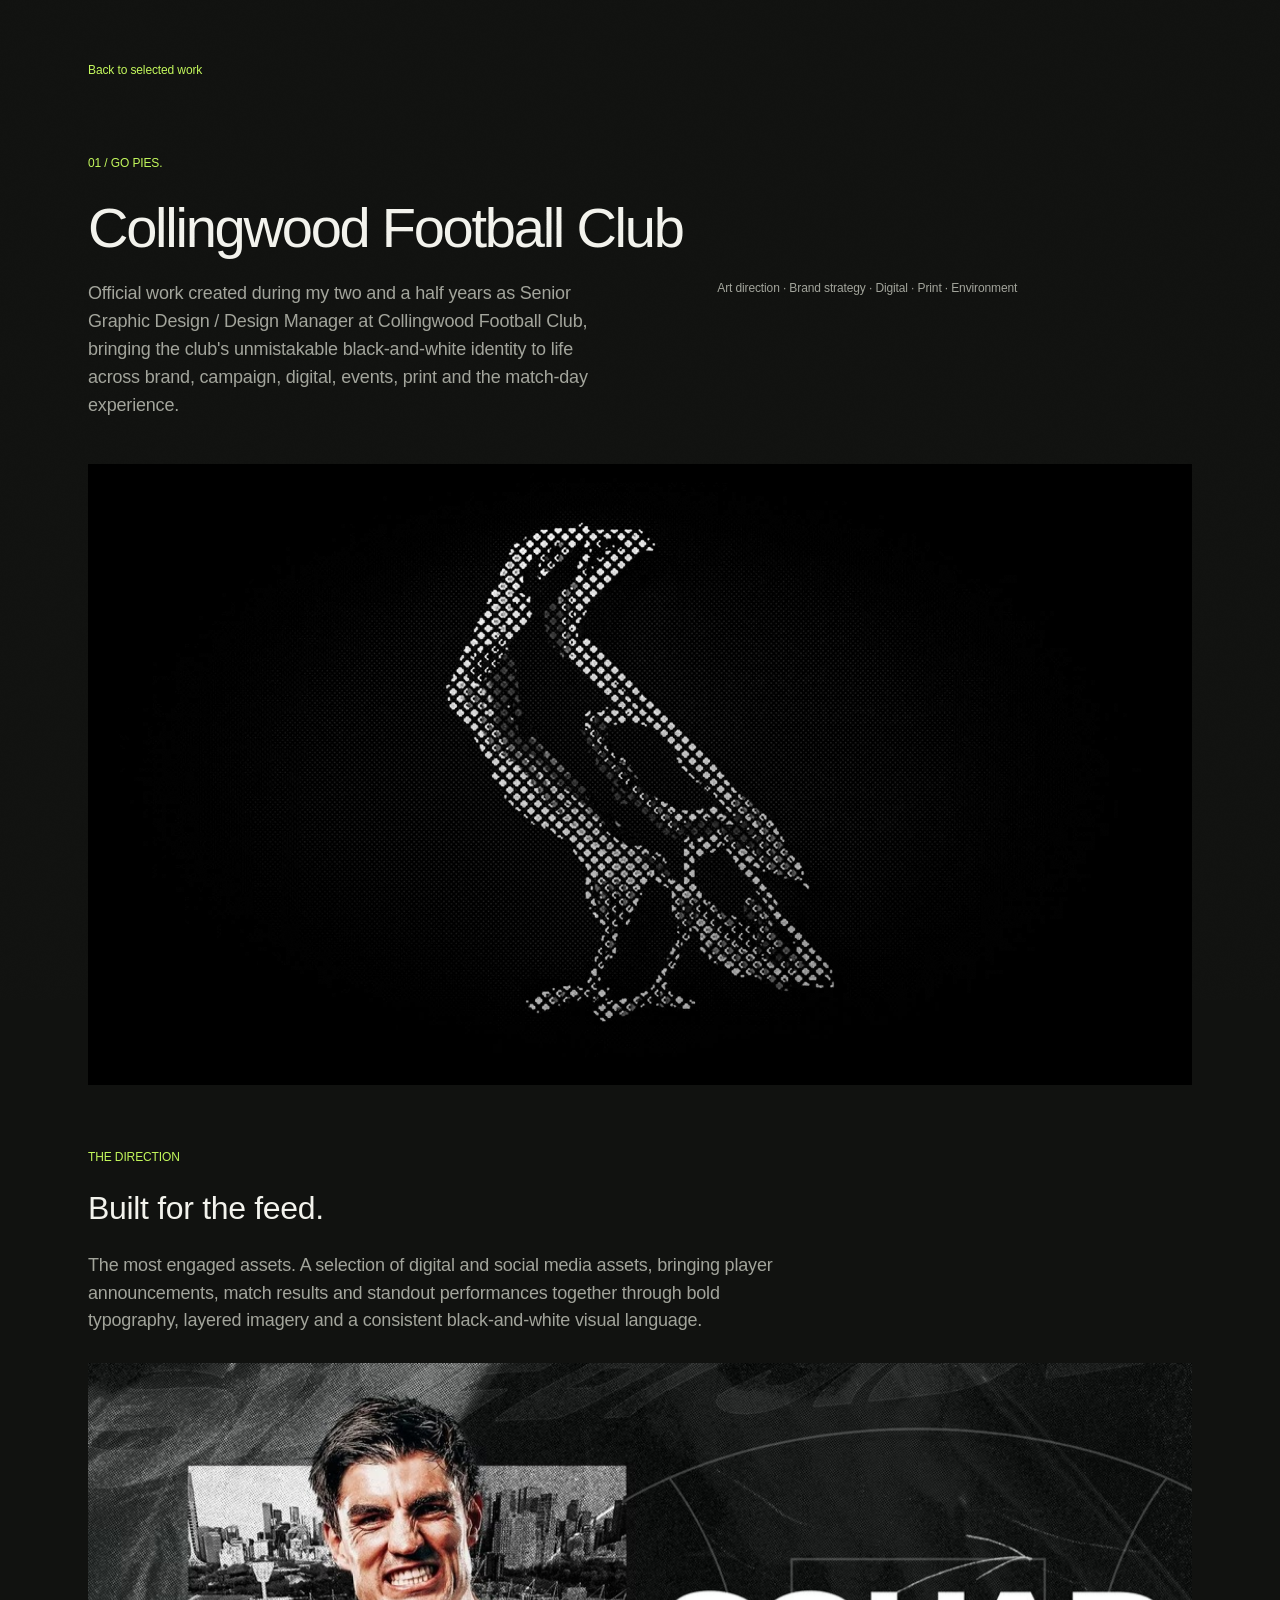
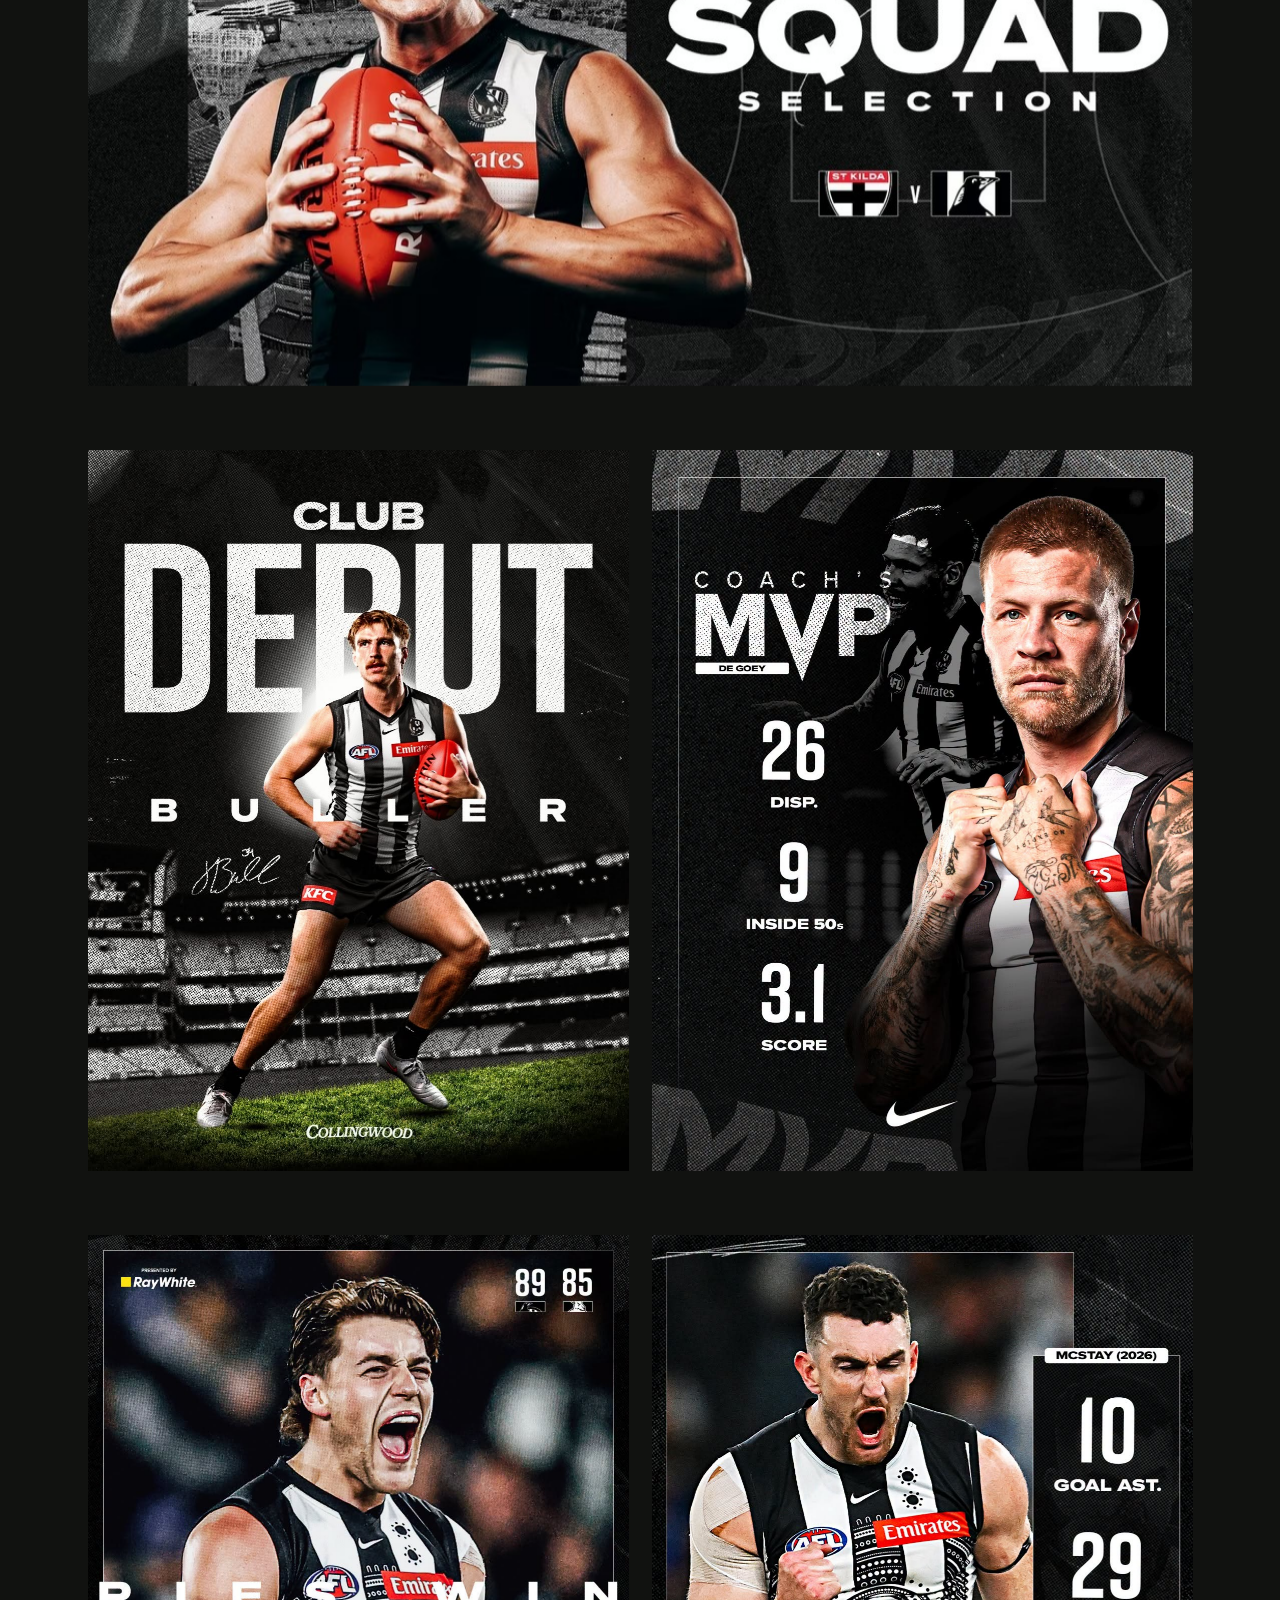
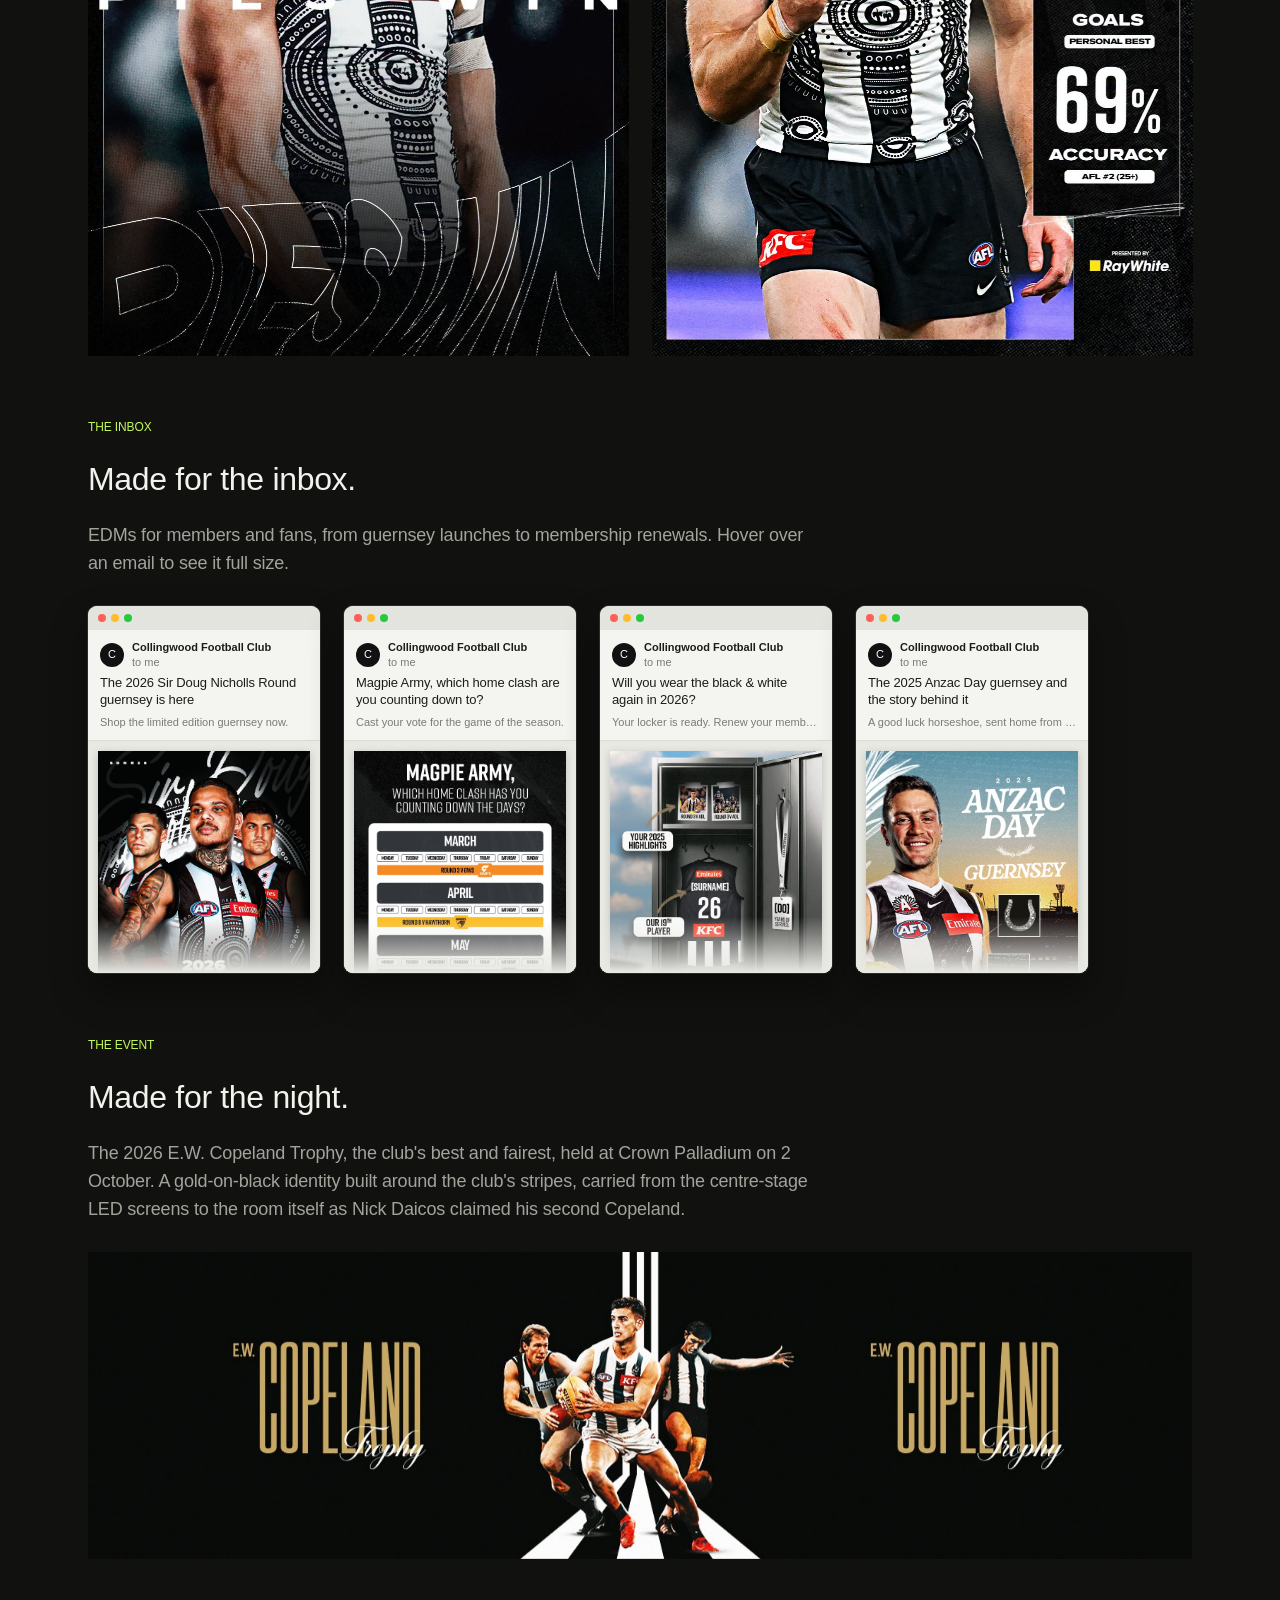
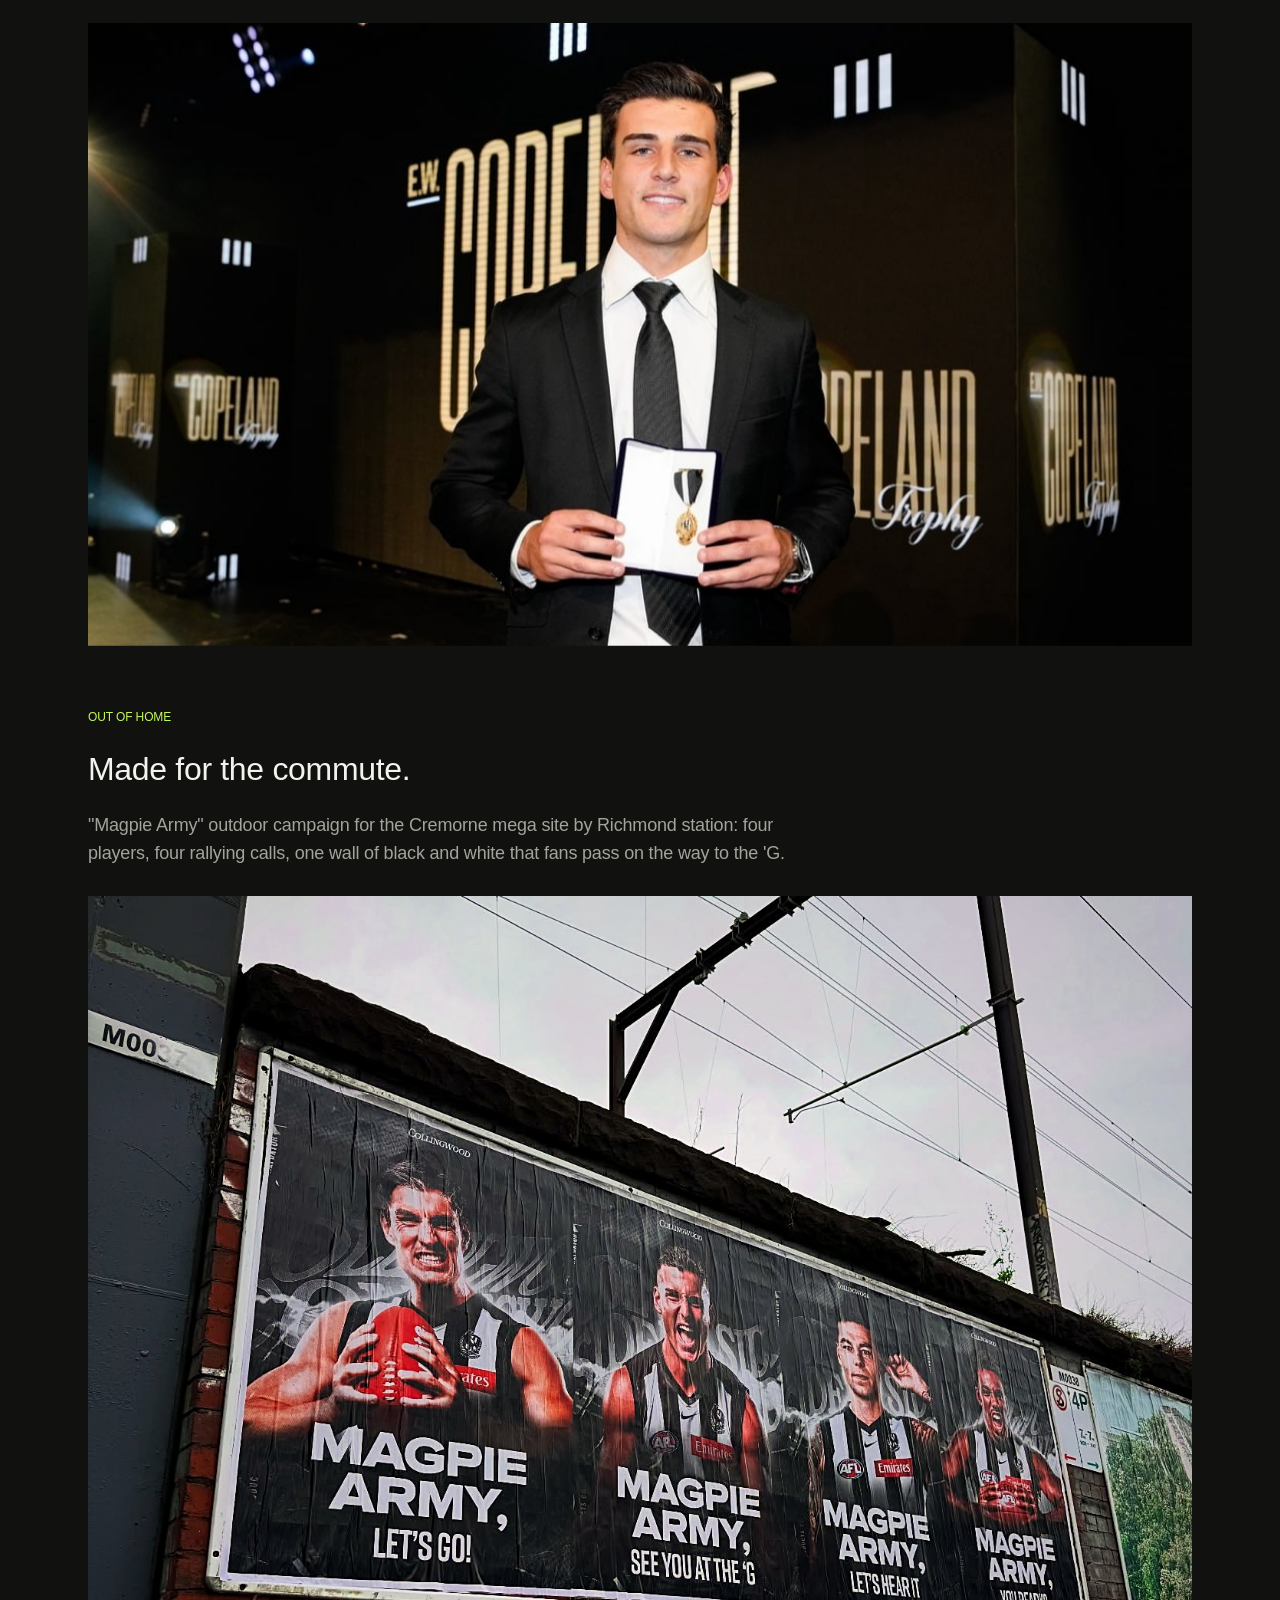
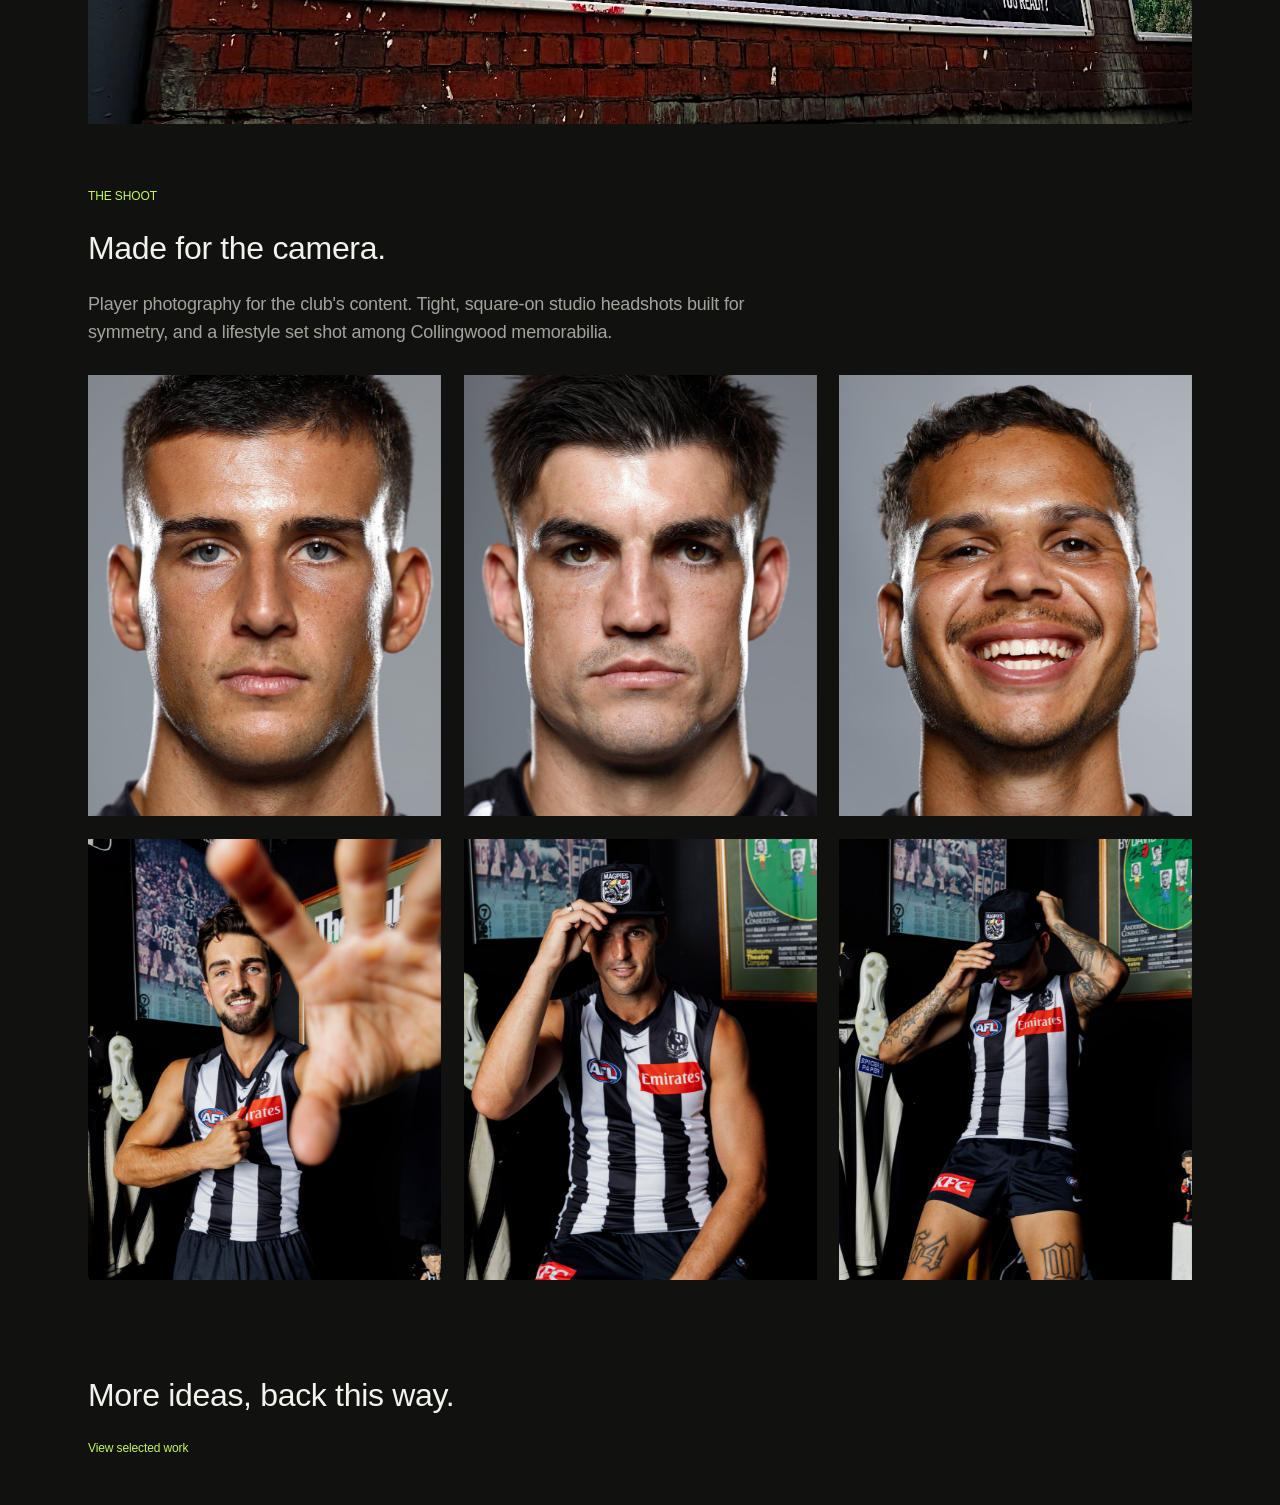
==== commit 4598c8d5: "Remove music player Co-Authored-By: Claude Opus 5.5 <noreply@anthropic.com> Claude-Session: https://" ====
--- a/work/collingwood-football-club/index.html
+++ b/work/collingwood-football-club/index.html
@@ -9,7 +9,7 @@
 <link rel="preconnect" href="https://api.fontshare.com">
 <link rel="stylesheet" href="https://api.fontshare.com/v2/css?f[]=switzer@400,500&display=swap">
 <link rel="stylesheet" href="https://fonts.googleapis.com/css2?family=Pirata+One&display=swap">
-<link rel="stylesheet" href="../../styles.css?v=202611201029">
+<link rel="stylesheet" href="../../styles.css?v=202611201032">
 </head>
 <body>
 <div class="page">
@@ -127,6 +127,6 @@
     <p class="label"><a class="link" href="../../index.html">View selected work</a></p>
   </section>
 </div>
-<script src="../../site.js?v=202611201029"></script>
+<script src="../../site.js?v=202611201032"></script>
 </body>
 </html>
--- a/styles.css
+++ b/styles.css
@@ -315,43 +315,3 @@
   .wide-only{display:inline}
   .about>h2{font-size:clamp(34px,5.4vw,56px);font-weight:500;line-height:1.08;letter-spacing:-.04em;text-transform:none;color:var(--text)}
 }
-
-/* ---------- music player ---------- */
-.music{position:fixed;z-index:50;left:max(16px,env(safe-area-inset-left,0px));bottom:max(16px,env(safe-area-inset-bottom,0px));display:flex;align-items:center;gap:10px;padding:6px 14px 6px 6px;border-radius:999px;
-  background:rgba(17,18,16,.82);-webkit-backdrop-filter:blur(12px);backdrop-filter:blur(12px);box-shadow:0 0 0 1px var(--line),0 14px 34px rgba(0,0,0,.45);color:var(--text);font-size:12px;line-height:1.2;max-width:calc(100vw - 32px)}
-.music button{appearance:none;border:0;background:none;color:inherit;padding:0;cursor:pointer;display:grid;place-items:center}
-.music .music-play{width:34px;height:34px;flex:none;border-radius:50%;background:var(--accent);color:#111210;transition:transform .3s cubic-bezier(.22,1,.36,1)}
-.music .music-play:hover{transform:scale(1.07)}
-.music-play svg{width:16px;height:16px;fill:currentColor}
-.music .i-pause,.music.on .i-play{display:none}
-.music.on .i-pause{display:block}
-.music.loading .music-play{animation:music-wait 1s ease-in-out infinite}
-@keyframes music-wait{50%{opacity:.55}}
-.music-bars{display:flex;align-items:flex-end;gap:2px;height:14px;flex:none}
-.music-bars i{width:2px;height:4px;background:var(--accent);border-radius:1px}
-.music.on .music-bars i{animation:music-bar .9s ease-in-out infinite alternate}
-.music.on .music-bars i:nth-child(2){animation-duration:.7s;animation-delay:-.3s}
-.music.on .music-bars i:nth-child(3){animation-duration:1.1s;animation-delay:-.6s}
-.music.on .music-bars i:nth-child(4){animation-duration:.8s;animation-delay:-.1s}
-@keyframes music-bar{0%{height:3px}100%{height:14px}}
-.music-meta{display:grid;min-width:0;max-width:150px}
-.music-title{white-space:nowrap;overflow:hidden;text-overflow:ellipsis;font-weight:500}
-.music-artist{color:var(--muted);font-size:11px;white-space:nowrap;overflow:hidden;text-overflow:ellipsis}
-.music-mute{width:26px;height:26px;flex:none;color:var(--muted);transition:color .2s}
-.music-mute:hover{color:var(--text)}
-.music-mute svg{width:18px;height:18px}
-.music-mute .spk{fill:currentColor}
-.music-mute .x,.music.muted .music-mute .wave{display:none}
-.music.muted .music-mute .x{display:block}
-.music-vol{--v:60%;appearance:none;-webkit-appearance:none;width:72px;height:16px;background:transparent;cursor:pointer;margin:0}
-.music-vol::-webkit-slider-runnable-track{height:3px;border-radius:2px;background:linear-gradient(90deg,var(--accent) var(--v),var(--line) var(--v))}
-.music-vol::-moz-range-track{height:3px;border-radius:2px;background:linear-gradient(90deg,var(--accent) var(--v),var(--line) var(--v))}
-.music-vol::-webkit-slider-thumb{-webkit-appearance:none;width:11px;height:11px;margin-top:-4px;border-radius:50%;background:var(--text);border:0}
-.music-vol::-moz-range-thumb{width:11px;height:11px;border-radius:50%;background:var(--text);border:0}
-.music button:focus-visible,.music-vol:focus-visible{outline:2px solid var(--accent);outline-offset:3px}
-.music.touch .music-vol{display:none}          /* phones control volume with their own buttons */
-.music.unavailable{display:none}
-.music-frame{position:fixed;left:-9999px;bottom:0;width:1px;height:1px;border:0;opacity:0;pointer-events:none}
-@media (max-width:420px){.music-meta{max-width:110px}}
-@media (prefers-reduced-motion:reduce){.music.on .music-bars i{animation:none;height:10px}.music-play{transition:none}}
-body{padding-bottom:64px}   /* room for the music player at the end of every page */
